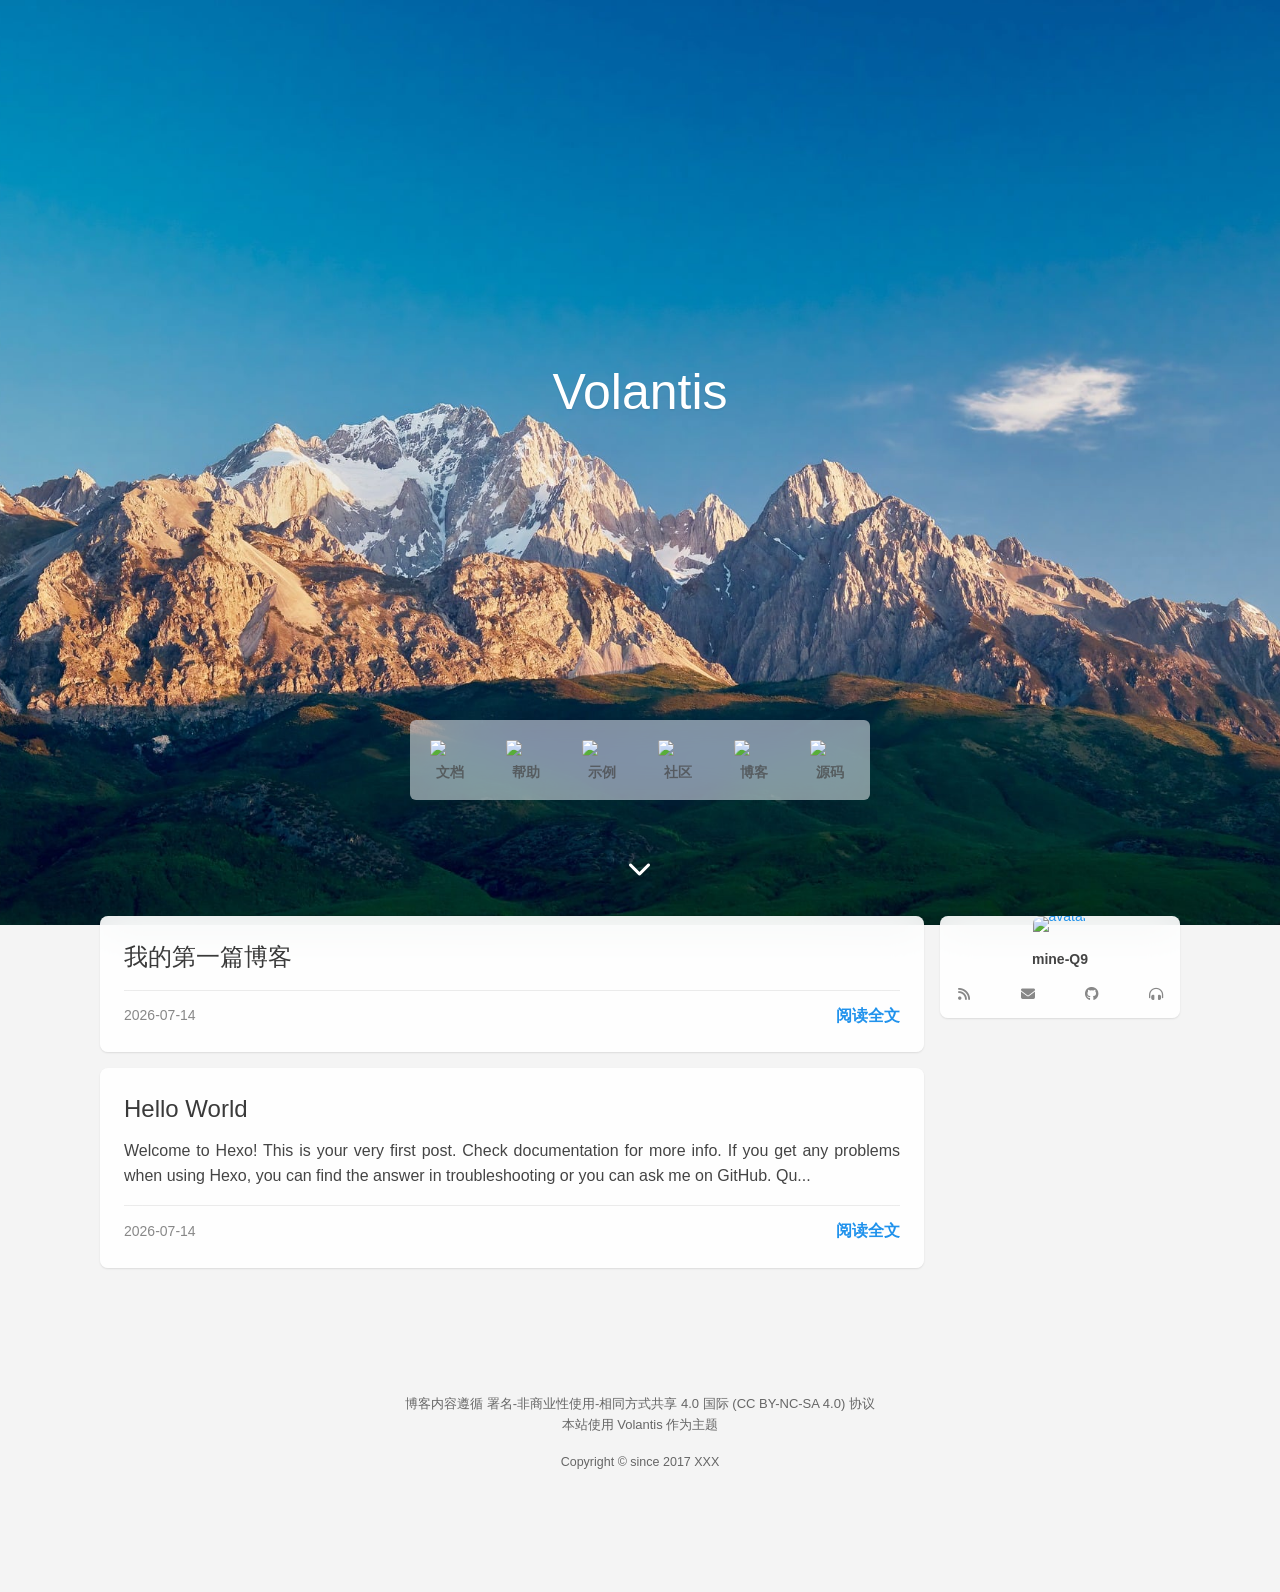
==== index.html @ d56a1a0f "Site updated: 2026-07-14 16:22:20" ====
<!DOCTYPE html>
<html lang="zh-CN">
    <head hexo-theme='https://github.com/volantis-x/hexo-theme-volantis/#6.0.6'>
  <meta name="generator" content="Hexo 8.1.2">
  <meta name="Volantis" content="6.0.6">
  <meta charset="utf-8">
  <!-- SEO相关 -->
  <meta name="robots" content="index,follow, max-image-preview:large">
  <link rel="canonical" href="https://mine-Q9.github.io/"/>
  <!-- 渲染优化 -->
    <meta http-equiv='x-dns-prefetch-control' content='on' />
      <link rel='dns-prefetch' href='https://unpkg.com'>
      <link rel="preconnect" href="https://unpkg.com" crossorigin>
  <meta name="renderer" content="webkit">
  <meta name="force-rendering" content="webkit">
  <meta http-equiv="X-UA-Compatible" content="IE=Edge,chrome=1">
    <meta http-equiv="Content-Security-Policy" content=" default-src 'self' https:; block-all-mixed-content; base-uri 'self' https:; form-action 'self' https:; worker-src 'self' https:; connect-src 'self' https: *; img-src 'self' data: https: *; media-src 'self' https: *; font-src 'self' data: https: *; frame-src 'self' https: *; manifest-src 'self' https: *; child-src https:; script-src 'self' https: 'unsafe-inline' *; style-src 'self' https: 'unsafe-inline' *; ">
  <meta name="HandheldFriendly" content="True" >
  <meta name="mobile-web-app-capable" content="yes">
  <meta name="viewport" content="width=device-width, initial-scale=1, maximum-scale=5">
  <meta content="black-translucent" name="apple-mobile-web-app-status-bar-style">
  <meta content="telephone=no" name="format-detection">
  <!-- import head_begin begin -->
  <!-- import head_begin end -->
  <!-- Custom Files headBegin begin-->
  
  <!-- Custom Files headBegin end-->
  <link rel="preload" href="/css/style.css" as="style">
  <link rel="preload" href="https://unpkg.com/volantis-static@0.0.1761982841160/media/fonts/VarelaRound/VarelaRound-Regular.ttf" as="font" type="font/ttf" crossorigin="anonymous">
<link rel="preload" href="https://unpkg.com/volantis-static@0.0.1761982841160/media/fonts/UbuntuMono/UbuntuMono-Regular.ttf" as="font" type="font/ttf" crossorigin="anonymous">

  <!-- feed -->
  <!-- 页面元数据 -->
  <title>mine-Q9 - mine-Q9</title>
  <meta name="keywords" content="">
  <meta desc name="description" content="记录小样本图像处理学习路径 - Qiu - mine-Q9">
  
<meta property="og:type" content="website">
<meta property="og:title" content="mine-Q9">
<meta property="og:url" content="https://mine-q9.github.io/index.html">
<meta property="og:site_name" content="mine-Q9">
<meta property="og:description" content="记录小样本图像处理学习路径">
<meta property="og:locale" content="zh_CN">
<meta property="og:image" content="https://unpkg.com/volantis-static@0.0.1761982841160/media/org.volantis/blog/favicon/android-chrome-192x192.png">
<meta property="article:author" content="Qiu">
<meta name="twitter:card" content="summary">
<meta name="twitter:image" content="https://unpkg.com/volantis-static@0.0.1761982841160/media/org.volantis/blog/favicon/android-chrome-192x192.png">
  <style>
    /* 首屏样式 */
    #safearea {
  display: none;
}
:root {
  --color-site-body: #f4f4f4;
  --color-site-bg: #f4f4f4;
  --color-site-inner: #fff;
  --color-site-footer: #666;
  --color-card: #fff;
  --color-text: #444;
  --color-block: #f6f6f6;
  --color-inlinecode: #c74f00;
  --color-codeblock: #fff7ea;
  --color-h1: #3a3a3a;
  --color-h2: #3a3a3a;
  --color-h3: #333;
  --color-h4: #444;
  --color-h5: #555;
  --color-h6: #666;
  --color-p: #444;
  --color-list: #666;
  --color-list-hl: #30ad91;
  --color-meta: #888;
  --color-read-bkg: #e0d8c8;
  --color-read-post: #f8f1e2;
  --color-copyright-bkg: #f5f5f5;
}
* {
  box-sizing: border-box;
  -webkit-box-sizing: border-box;
  -moz-box-sizing: border-box;
  outline: none;
  margin: 0;
  padding: 0;
}
*::-webkit-scrollbar {
  height: 4px;
  width: 4px;
}
*::-webkit-scrollbar-track-piece {
  background: transparent;
}
*::-webkit-scrollbar-thumb {
  background: #3dd9b6;
  cursor: pointer;
  border-radius: 2px;
  -webkit-border-radius: 2px;
}
*::-webkit-scrollbar-thumb:hover {
  background: #ff5722;
}
html {
  color: var(--color-text);
  width: 100%;
  height: 100%;
  font-family: UbuntuMono, "Varela Round", "PingFang SC", "Microsoft YaHei", Helvetica, Arial, Menlo, Monaco, monospace, sans-serif;
  font-size: 16px;
}
html >::-webkit-scrollbar {
  height: 4px;
  width: 4px;
}
html >::-webkit-scrollbar-track-piece {
  background: transparent;
}
html >::-webkit-scrollbar-thumb {
  background: #3dd9b6;
  cursor: pointer;
  border-radius: 2px;
  -webkit-border-radius: 2px;
}
html >::-webkit-scrollbar-thumb:hover {
  background: #ff5722;
}
body {
  background-color: var(--color-site-body);
  text-rendering: optimizelegibility;
  -webkit-tap-highlight-color: rgba(0,0,0,0);
  line-height: 1.6;
  -webkit-text-size-adjust: 100%;
  -ms-text-size-adjust: 100%;
}
body.modal-active {
  overflow: hidden;
}
@media screen and (max-width: 680px) {
  body.modal-active {
    position: fixed;
    top: 0;
    right: 0;
    bottom: 0;
    left: 0;
  }
}
a {
  color: #2092ec;
  cursor: pointer;
  text-decoration: none;
  transition: all 0.28s ease;
  -webkit-transition: all 0.28s ease;
  -khtml-transition: all 0.28s ease;
  -moz-transition: all 0.28s ease;
  -o-transition: all 0.28s ease;
  -ms-transition: all 0.28s ease;
}
a:hover {
  color: #ff5722;
}
a:active,
a:hover {
  outline: 0;
}
ul,
ol {
  padding-left: 0;
}
ul li,
ol li {
  list-style: none;
}
header {
  display: -webkit-box /* OLD - iOS 6-, Safari 3.1-6 */;
  display: -moz-box /* OLD - Firefox 19- (buggy but mostly works) */;
  display: block;
}
img {
  border: 0;
  background: none;
  max-width: 100%;
}
svg:not(:root) {
  overflow: hidden;
}
hr {
  -moz-box-sizing: content-box;
  box-sizing: content-box;
  -webkit-box-sizing: content-box;
  -moz-box-sizing: content-box;
  height: 0;
  border: 0;
  border-radius: 1px;
  -webkit-border-radius: 1px;
  border-bottom: 1px solid rgba(68,68,68,0.1);
}
button,
input {
  color: inherit;
  font: inherit;
  margin: 0;
}
button {
  overflow: visible;
  text-transform: none;
  -webkit-appearance: button;
  cursor: pointer;
}
@supports (backdrop-filter: blur(20px)) {
  .blur {
    background: rgba(255,255,255,0.9) !important;
    backdrop-filter: saturate(200%) blur(20px);
  }
}
.shadow {
  box-shadow: 0 1px 2px 0px rgba(0,0,0,0.1);
  -webkit-box-shadow: 0 1px 2px 0px rgba(0,0,0,0.1);
}
.shadow.floatable {
  transition: all 0.28s ease;
  -webkit-transition: all 0.28s ease;
  -khtml-transition: all 0.28s ease;
  -moz-transition: all 0.28s ease;
  -o-transition: all 0.28s ease;
  -ms-transition: all 0.28s ease;
}
.shadow.floatable:hover {
  box-shadow: 0 2px 4px 0px rgba(0,0,0,0.1), 0 4px 8px 0px rgba(0,0,0,0.1), 0 8px 16px 0px rgba(0,0,0,0.1);
  -webkit-box-shadow: 0 2px 4px 0px rgba(0,0,0,0.1), 0 4px 8px 0px rgba(0,0,0,0.1), 0 8px 16px 0px rgba(0,0,0,0.1);
}
#l_cover {
  min-height: 64px;
}
.cover-wrapper {
  top: 0;
  left: 0;
  max-width: 100%;
  height: 100vh;
  display: -webkit-box /* OLD - iOS 6-, Safari 3.1-6 */;
  display: -moz-box /* OLD - Firefox 19- (buggy but mostly works) */;
  display: -ms-flexbox /* TWEENER - IE 10 */;
  display: -webkit-flex /* NEW - Chrome */;
  display: flex /* NEW, Spec - Opera 12.1, Firefox 20+ */;
  display: flex;
  flex-wrap: nowrap;
  -webkit-flex-wrap: nowrap;
  -khtml-flex-wrap: nowrap;
  -moz-flex-wrap: nowrap;
  -o-flex-wrap: nowrap;
  -ms-flex-wrap: nowrap;
  -webkit-box-direction: normal;
  -moz-box-direction: normal;
  -webkit-box-orient: vertical;
  -moz-box-orient: vertical;
  -webkit-flex-direction: column;
  -ms-flex-direction: column;
  flex-direction: column;
  align-items: center;
  align-self: center;
  align-content: center;
  color: var(--color-site-inner);
  padding: 0 16px;
  user-select: none;
  -webkit-user-select: none;
  -moz-user-select: none;
  -ms-user-select: none;
  position: relative;
  overflow: hidden;
  margin-bottom: -100px;
}
.cover-wrapper .cover-body {
  z-index: 1;
  position: relative;
  width: 100%;
  height: 100%;
}
.cover-wrapper#full {
  height: calc(100vh + 100px);
  padding-bottom: 100px;
}
.cover-wrapper#half {
  max-height: 640px;
  min-height: 400px;
  height: calc(36vh - 64px + 200px);
}
.cover-wrapper #scroll-down {
  width: 100%;
  height: 64px;
  position: absolute;
  bottom: 100px;
  text-align: center;
  cursor: pointer;
}
.cover-wrapper #scroll-down .scroll-down-effects {
  color: #fff;
  font-size: 24px;
  line-height: 64px;
  position: absolute;
  width: 24px;
  left: calc(50% - 12px);
  text-shadow: 0 1px 2px rgba(0,0,0,0.1);
  animation: scroll-down-effect 1.5s infinite;
  -webkit-animation: scroll-down-effect 1.5s infinite;
  -khtml-animation: scroll-down-effect 1.5s infinite;
  -moz-animation: scroll-down-effect 1.5s infinite;
  -o-animation: scroll-down-effect 1.5s infinite;
  -ms-animation: scroll-down-effect 1.5s infinite;
}
@-moz-keyframes scroll-down-effect {
  0% {
    top: 0;
    opacity: 1;
    -webkit-opacity: 1;
    -moz-opacity: 1;
  }
  50% {
    top: -16px;
    opacity: 0.4;
    -webkit-opacity: 0.4;
    -moz-opacity: 0.4;
  }
  100% {
    top: 0;
    opacity: 1;
    -webkit-opacity: 1;
    -moz-opacity: 1;
  }
}
@-webkit-keyframes scroll-down-effect {
  0% {
    top: 0;
    opacity: 1;
    -webkit-opacity: 1;
    -moz-opacity: 1;
  }
  50% {
    top: -16px;
    opacity: 0.4;
    -webkit-opacity: 0.4;
    -moz-opacity: 0.4;
  }
  100% {
    top: 0;
    opacity: 1;
    -webkit-opacity: 1;
    -moz-opacity: 1;
  }
}
@-o-keyframes scroll-down-effect {
  0% {
    top: 0;
    opacity: 1;
    -webkit-opacity: 1;
    -moz-opacity: 1;
  }
  50% {
    top: -16px;
    opacity: 0.4;
    -webkit-opacity: 0.4;
    -moz-opacity: 0.4;
  }
  100% {
    top: 0;
    opacity: 1;
    -webkit-opacity: 1;
    -moz-opacity: 1;
  }
}
@keyframes scroll-down-effect {
  0% {
    top: 0;
    opacity: 1;
    -webkit-opacity: 1;
    -moz-opacity: 1;
  }
  50% {
    top: -16px;
    opacity: 0.4;
    -webkit-opacity: 0.4;
    -moz-opacity: 0.4;
  }
  100% {
    top: 0;
    opacity: 1;
    -webkit-opacity: 1;
    -moz-opacity: 1;
  }
}
.cover-wrapper .cover-body {
  margin-top: 64px;
  margin-bottom: 100px;
}
.cover-wrapper .cover-body,
.cover-wrapper .cover-body .top,
.cover-wrapper .cover-body .bottom {
  display: -webkit-box /* OLD - iOS 6-, Safari 3.1-6 */;
  display: -moz-box /* OLD - Firefox 19- (buggy but mostly works) */;
  display: -ms-flexbox /* TWEENER - IE 10 */;
  display: -webkit-flex /* NEW - Chrome */;
  display: flex /* NEW, Spec - Opera 12.1, Firefox 20+ */;
  display: flex;
  -webkit-box-direction: normal;
  -moz-box-direction: normal;
  -webkit-box-orient: vertical;
  -moz-box-orient: vertical;
  -webkit-flex-direction: column;
  -ms-flex-direction: column;
  flex-direction: column;
  align-items: center;
  justify-content: center;
  -webkit-justify-content: center;
  -khtml-justify-content: center;
  -moz-justify-content: center;
  -o-justify-content: center;
  -ms-justify-content: center;
  max-width: 100%;
}
.cover-wrapper .cover-body .bottom {
  margin-top: 32px;
}
.cover-wrapper .cover-body .title {
  font-family: "Varela Round", "PingFang SC", "Microsoft YaHei", Helvetica, Arial, Helvetica, monospace;
  font-size: 3.125rem;
  line-height: 1.2;
  text-shadow: 0 1px 2px rgba(0,0,0,0.1);
}
.cover-wrapper .cover-body .subtitle {
  font-size: 20px;
}
.cover-wrapper .cover-body .logo {
  max-height: 120px;
  max-width: calc(100% - 4 * 16px);
}
@media screen and (min-height: 1024px) {
  .cover-wrapper .cover-body .title {
    font-size: 3rem;
  }
  .cover-wrapper .cover-body .subtitle {
    font-size: 1.05rem;
  }
  .cover-wrapper .cover-body .logo {
    max-height: 150px;
  }
}
.cover-wrapper .cover-body .m_search {
  position: relative;
  max-width: calc(100% - 16px);
  width: 320px;
  vertical-align: middle;
}
.cover-wrapper .cover-body .m_search .form {
  position: relative;
  display: -webkit-box /* OLD - iOS 6-, Safari 3.1-6 */;
  display: -moz-box /* OLD - Firefox 19- (buggy but mostly works) */;
  display: block;
  width: 100%;
}
.cover-wrapper .cover-body .m_search .icon,
.cover-wrapper .cover-body .m_search .input {
  transition: all 0.28s ease;
  -webkit-transition: all 0.28s ease;
  -khtml-transition: all 0.28s ease;
  -moz-transition: all 0.28s ease;
  -o-transition: all 0.28s ease;
  -ms-transition: all 0.28s ease;
}
.cover-wrapper .cover-body .m_search .icon {
  position: absolute;
  display: -webkit-box /* OLD - iOS 6-, Safari 3.1-6 */;
  display: -moz-box /* OLD - Firefox 19- (buggy but mostly works) */;
  display: block;
  line-height: 2.5rem;
  width: 32px;
  top: 0;
  left: 5px;
  color: rgba(68,68,68,0.75);
}
.cover-wrapper .cover-body .m_search .input {
  display: -webkit-box /* OLD - iOS 6-, Safari 3.1-6 */;
  display: -moz-box /* OLD - Firefox 19- (buggy but mostly works) */;
  display: block;
  height: 2.5rem;
  width: 100%;
  box-shadow: none;
  -webkit-box-shadow: none;
  box-sizing: border-box;
  -webkit-box-sizing: border-box;
  -moz-box-sizing: border-box;
  font-size: 0.875rem;
  -webkit-appearance: none;
  padding-left: 36px;
  border-radius: 1.4rem;
  -webkit-border-radius: 1.4rem;
  background: rgba(255,255,255,0.6);
  backdrop-filter: blur(10px);
  border: none;
  color: var(--color-text);
}
@media screen and (max-width: 500px) {
  .cover-wrapper .cover-body .m_search .input {
    padding-left: 36px;
  }
}
.cover-wrapper .cover-body .m_search .input:hover {
  background: rgba(255,255,255,0.8);
}
.cover-wrapper .cover-body .m_search .input:focus {
  background: #fff;
}
.cover-wrapper .list-h {
  display: -webkit-box /* OLD - iOS 6-, Safari 3.1-6 */;
  display: -moz-box /* OLD - Firefox 19- (buggy but mostly works) */;
  display: -ms-flexbox /* TWEENER - IE 10 */;
  display: -webkit-flex /* NEW - Chrome */;
  display: flex /* NEW, Spec - Opera 12.1, Firefox 20+ */;
  display: flex;
  -webkit-box-direction: normal;
  -moz-box-direction: normal;
  -webkit-box-orient: horizontal;
  -moz-box-orient: horizontal;
  -webkit-flex-direction: row;
  -ms-flex-direction: row;
  flex-direction: row;
  flex-wrap: wrap;
  -webkit-flex-wrap: wrap;
  -khtml-flex-wrap: wrap;
  -moz-flex-wrap: wrap;
  -o-flex-wrap: wrap;
  -ms-flex-wrap: wrap;
  align-items: stretch;
  border-radius: 4px;
  -webkit-border-radius: 4px;
  user-select: none;
  -webkit-user-select: none;
  -moz-user-select: none;
  -ms-user-select: none;
}
.cover-wrapper .list-h a {
  -webkit-box-flex: 1;
  -moz-box-flex: 1;
  -webkit-flex: 1 0;
  -ms-flex: 1 0;
  flex: 1 0;
  display: -webkit-box /* OLD - iOS 6-, Safari 3.1-6 */;
  display: -moz-box /* OLD - Firefox 19- (buggy but mostly works) */;
  display: -ms-flexbox /* TWEENER - IE 10 */;
  display: -webkit-flex /* NEW - Chrome */;
  display: flex /* NEW, Spec - Opera 12.1, Firefox 20+ */;
  display: flex;
  font-weight: 600;
}
.cover-wrapper .list-h a img {
  display: -webkit-box /* OLD - iOS 6-, Safari 3.1-6 */;
  display: -moz-box /* OLD - Firefox 19- (buggy but mostly works) */;
  display: block;
  border-radius: 2px;
  -webkit-border-radius: 2px;
  margin: 4px;
  min-width: 40px;
  max-width: 44px;
}
@media screen and (max-width: 768px) {
  .cover-wrapper .list-h a img {
    min-width: 36px;
    max-width: 40px;
  }
}
@media screen and (max-width: 500px) {
  .cover-wrapper .list-h a img {
    margin: 2px 4px;
    min-width: 32px;
    max-width: 36px;
  }
}
@media screen and (max-width: 375px) {
  .cover-wrapper .list-h a img {
    min-width: 28px;
    max-width: 32px;
  }
}
.cover-wrapper {
  max-width: 100%;
}
.cover-wrapper.search .bottom .menu {
  margin-top: 16px;
}
.cover-wrapper.search .bottom .menu .list-h a {
  white-space: nowrap;
  -webkit-box-direction: normal;
  -moz-box-direction: normal;
  -webkit-box-orient: horizontal;
  -moz-box-orient: horizontal;
  -webkit-flex-direction: row;
  -ms-flex-direction: row;
  flex-direction: row;
  align-items: baseline;
  padding: 2px;
  margin: 4px;
  color: var(--color-site-inner);
  opacity: 0.75;
  -webkit-opacity: 0.75;
  -moz-opacity: 0.75;
  text-shadow: 0 1px 2px rgba(0,0,0,0.05);
  border-bottom: 2px solid transparent;
}
.cover-wrapper.search .bottom .menu .list-h a i {
  margin-right: 4px;
}
.cover-wrapper.search .bottom .menu .list-h a p {
  font-size: 0.9375rem;
}
.cover-wrapper.search .bottom .menu .list-h a:hover,
.cover-wrapper.search .bottom .menu .list-h a.active,
.cover-wrapper.search .bottom .menu .list-h a:active {
  opacity: 1;
  -webkit-opacity: 1;
  -moz-opacity: 1;
  border-bottom: 2px solid var(--color-site-inner);
}
.cover-wrapper.dock .menu,
.cover-wrapper.featured .menu,
.cover-wrapper.focus .menu {
  border-radius: 6px;
  -webkit-border-radius: 6px;
}
.cover-wrapper.dock .menu .list-h a,
.cover-wrapper.featured .menu .list-h a,
.cover-wrapper.focus .menu .list-h a {
  -webkit-box-direction: normal;
  -moz-box-direction: normal;
  -webkit-box-orient: vertical;
  -moz-box-orient: vertical;
  -webkit-flex-direction: column;
  -ms-flex-direction: column;
  flex-direction: column;
  align-items: center;
  padding: 12px;
  line-height: 24px;
  border-radius: 4px;
  -webkit-border-radius: 4px;
  border-bottom: none;
  text-align: center;
  align-content: flex-end;
  color: rgba(68,68,68,0.7);
  font-size: 1.5rem;
}
@media screen and (max-width: 500px) {
  .cover-wrapper.dock .menu .list-h a,
  .cover-wrapper.featured .menu .list-h a,
  .cover-wrapper.focus .menu .list-h a {
    padding: 12px 8px;
  }
}
.cover-wrapper.dock .menu .list-h a i,
.cover-wrapper.featured .menu .list-h a i,
.cover-wrapper.focus .menu .list-h a i {
  margin: 8px;
}
.cover-wrapper.dock .menu .list-h a p,
.cover-wrapper.featured .menu .list-h a p,
.cover-wrapper.focus .menu .list-h a p {
  font-size: 0.875rem;
}
.cover-wrapper.dock .menu .list-h a.active,
.cover-wrapper.featured .menu .list-h a.active,
.cover-wrapper.focus .menu .list-h a.active {
  background: var(--color-card);
  backdrop-filter: none;
}
.cover-wrapper.dock .menu .list-h a.active i,
.cover-wrapper.featured .menu .list-h a.active i,
.cover-wrapper.focus .menu .list-h a.active i,
.cover-wrapper.dock .menu .list-h a.active i+p,
.cover-wrapper.featured .menu .list-h a.active i+p,
.cover-wrapper.focus .menu .list-h a.active i+p {
  color: #3dd9b6;
}
.cover-wrapper.dock .menu .list-h a.active img+p,
.cover-wrapper.featured .menu .list-h a.active img+p,
.cover-wrapper.focus .menu .list-h a.active img+p {
  color: var(--color-text);
}
.cover-wrapper.dock .menu .list-h a:hover,
.cover-wrapper.featured .menu .list-h a:hover,
.cover-wrapper.focus .menu .list-h a:hover {
  background: var(--color-card);
}
.cover-wrapper.dock .top {
  margin-bottom: 48px;
}
.cover-wrapper.dock .menu {
  background: rgba(255,255,255,0.5);
  position: absolute;
  bottom: 0;
  max-width: 100%;
}
.cover-wrapper.dock .menu .list-h {
  flex-wrap: nowrap;
  -webkit-flex-wrap: nowrap;
  -khtml-flex-wrap: nowrap;
  -moz-flex-wrap: nowrap;
  -o-flex-wrap: nowrap;
  -ms-flex-wrap: nowrap;
  margin: 4px;
}
.cover-wrapper.dock .menu .list-h a+a {
  margin-left: 4px;
}
@media screen and (max-width: 500px) {
  .cover-wrapper.dock .menu .list-h {
    overflow-x: scroll;
  }
  .cover-wrapper.dock .menu .list-h::-webkit-scrollbar {
    height: 0;
    width: 0;
  }
  .cover-wrapper.dock .menu .list-h::-webkit-scrollbar-track-piece {
    background: transparent;
  }
  .cover-wrapper.dock .menu .list-h::-webkit-scrollbar-thumb {
    background: #3dd9b6;
    cursor: pointer;
    border-radius: 0;
    -webkit-border-radius: 0;
  }
  .cover-wrapper.dock .menu .list-h::-webkit-scrollbar-thumb:hover {
    background: #ff5722;
  }
}
@supports (backdrop-filter: blur(20px)) {
  .cover-wrapper.dock .menu {
    background: rgba(255,255,255,0.5);
    backdrop-filter: saturate(200%) blur(20px);
  }
}
.cover-wrapper #parallax-window {
  position: absolute;
  width: 100%;
  height: 100%;
  background: transparent;
}
.parallax-mirror {
  animation-delay: 0s;
  animation-duration: 0.5s;
  animation-fill-mode: forwards;
  animation-timing-function: ease-out;
  animation-name: fadeIn;
}
@-moz-keyframes fadeIn {
  0% {
    opacity: 0;
    -webkit-opacity: 0;
    -moz-opacity: 0;
    filter: blur(12px);
  }
  100% {
    opacity: 1;
    -webkit-opacity: 1;
    -moz-opacity: 1;
  }
}
@-webkit-keyframes fadeIn {
  0% {
    opacity: 0;
    -webkit-opacity: 0;
    -moz-opacity: 0;
    filter: blur(12px);
  }
  100% {
    opacity: 1;
    -webkit-opacity: 1;
    -moz-opacity: 1;
  }
}
@-o-keyframes fadeIn {
  0% {
    opacity: 0;
    -webkit-opacity: 0;
    -moz-opacity: 0;
    filter: blur(12px);
  }
  100% {
    opacity: 1;
    -webkit-opacity: 1;
    -moz-opacity: 1;
  }
}
@keyframes fadeIn {
  0% {
    opacity: 0;
    -webkit-opacity: 0;
    -moz-opacity: 0;
    filter: blur(12px);
  }
  100% {
    opacity: 1;
    -webkit-opacity: 1;
    -moz-opacity: 1;
  }
}
@font-face {
  font-family: 'UbuntuMono';
  src: url("https://unpkg.com/volantis-static@0.0.1761982841160/media/fonts/UbuntuMono/UbuntuMono-Regular.ttf");
  font-weight: 'normal';
  font-style: 'normal';
  font-display: swap;
}
@font-face {
  font-family: 'Varela Round';
  src: url("https://unpkg.com/volantis-static@0.0.1761982841160/media/fonts/VarelaRound/VarelaRound-Regular.ttf");
  font-weight: 'normal';
  font-style: 'normal';
  font-display: swap;
}
.l_header {
  position: fixed;
  z-index: 1000;
  top: 0;
  width: 100%;
  height: 64px;
  background: var(--color-card);
  box-shadow: 0 1px 2px 0px rgba(0,0,0,0.1);
  -webkit-box-shadow: 0 1px 2px 0px rgba(0,0,0,0.1);
}
.l_header.auto {
  transition: opacity 0.4s ease;
  -webkit-transition: opacity 0.4s ease;
  -khtml-transition: opacity 0.4s ease;
  -moz-transition: opacity 0.4s ease;
  -o-transition: opacity 0.4s ease;
  -ms-transition: opacity 0.4s ease;
  visibility: hidden;
}
.l_header.auto.show {
  opacity: 1 !important;
  -webkit-opacity: 1 !important;
  -moz-opacity: 1 !important;
  visibility: visible;
}
.l_header .container {
  margin-left: 16px;
  margin-right: 16px;
}
.l_header #wrapper {
  height: 100%;
  user-select: none;
  -webkit-user-select: none;
  -moz-user-select: none;
  -ms-user-select: none;
}
.l_header #wrapper .nav-main,
.l_header #wrapper .nav-sub {
  display: -webkit-box /* OLD - iOS 6-, Safari 3.1-6 */;
  display: -moz-box /* OLD - Firefox 19- (buggy but mostly works) */;
  display: -ms-flexbox /* TWEENER - IE 10 */;
  display: -webkit-flex /* NEW - Chrome */;
  display: flex /* NEW, Spec - Opera 12.1, Firefox 20+ */;
  display: flex;
  flex-wrap: nowrap;
  -webkit-flex-wrap: nowrap;
  -khtml-flex-wrap: nowrap;
  -moz-flex-wrap: nowrap;
  -o-flex-wrap: nowrap;
  -ms-flex-wrap: nowrap;
  justify-content: space-between;
  -webkit-justify-content: space-between;
  -khtml-justify-content: space-between;
  -moz-justify-content: space-between;
  -o-justify-content: space-between;
  -ms-justify-content: space-between;
  align-items: center;
}
.l_header #wrapper .nav-main {
  transition: all 0.28s ease;
  -webkit-transition: all 0.28s ease;
  -khtml-transition: all 0.28s ease;
  -moz-transition: all 0.28s ease;
  -o-transition: all 0.28s ease;
  -ms-transition: all 0.28s ease;
}
.l_header #wrapper.sub .nav-main {
  transform: translateY(-64px);
  -webkit-transform: translateY(-64px);
  -khtml-transform: translateY(-64px);
  -moz-transform: translateY(-64px);
  -o-transform: translateY(-64px);
  -ms-transform: translateY(-64px);
}
.l_header #wrapper .nav-sub {
  transition: all 0.28s ease;
  -webkit-transition: all 0.28s ease;
  -khtml-transition: all 0.28s ease;
  -moz-transition: all 0.28s ease;
  -o-transition: all 0.28s ease;
  -ms-transition: all 0.28s ease;
  opacity: 0;
  -webkit-opacity: 0;
  -moz-opacity: 0;
  height: 64px;
  width: calc(100% - 2 * 16px);
  position: absolute;
}
.l_header #wrapper .nav-sub ::-webkit-scrollbar {
  display: -webkit-box /* OLD - iOS 6-, Safari 3.1-6 */;
  display: -moz-box /* OLD - Firefox 19- (buggy but mostly works) */;
  display: none;
}
@media screen and (min-width: 2048px) {
  .l_header #wrapper .nav-sub {
    max-width: 55vw;
    margin: auto;
  }
}
.l_header #wrapper.sub .nav-sub {
  opacity: 1;
  -webkit-opacity: 1;
  -moz-opacity: 1;
}
.l_header #wrapper .title {
  position: relative;
  color: var(--color-text);
  padding-left: 24px;
  max-height: 64px;
}
.l_header #wrapper .nav-main .title {
  white-space: nowrap;
  overflow: hidden;
  text-overflow: ellipsis;
  flex-shrink: 0;
  line-height: 64px;
  padding: 0 24px;
  font-size: 1.25rem;
  font-family: "Varela Round", "PingFang SC", "Microsoft YaHei", Helvetica, Arial, Helvetica, monospace;
}
.l_header #wrapper .nav-main .title img {
  height: 64px;
}
.l_header .nav-sub {
  max-width: 1080px;
  margin: auto;
}
.l_header .nav-sub .title {
  font-weight: bold;
  font-family: UbuntuMono, "Varela Round", "PingFang SC", "Microsoft YaHei", Helvetica, Arial, Menlo, Monaco, monospace, sans-serif;
  line-height: 1.2;
  max-height: 64px;
  white-space: normal;
  flex-shrink: 1;
}
.l_header .switcher {
  display: -webkit-box /* OLD - iOS 6-, Safari 3.1-6 */;
  display: -moz-box /* OLD - Firefox 19- (buggy but mostly works) */;
  display: none;
  line-height: 64px;
  align-items: center;
}
.l_header .switcher .s-toc {
  display: -webkit-box /* OLD - iOS 6-, Safari 3.1-6 */;
  display: -moz-box /* OLD - Firefox 19- (buggy but mostly works) */;
  display: none;
}
@media screen and (max-width: 768px) {
  .l_header .switcher .s-toc {
    display: -webkit-box /* OLD - iOS 6-, Safari 3.1-6 */;
    display: -moz-box /* OLD - Firefox 19- (buggy but mostly works) */;
    display: -ms-flexbox /* TWEENER - IE 10 */;
    display: -webkit-flex /* NEW - Chrome */;
    display: flex /* NEW, Spec - Opera 12.1, Firefox 20+ */;
    display: flex;
  }
}
.l_header .switcher >li {
  height: 48px;
  transition: all 0.28s ease;
  -webkit-transition: all 0.28s ease;
  -khtml-transition: all 0.28s ease;
  -moz-transition: all 0.28s ease;
  -o-transition: all 0.28s ease;
  -ms-transition: all 0.28s ease;
  margin: 2px;
}
@media screen and (max-width: 500px) {
  .l_header .switcher >li {
    margin: 0 1px;
    height: 48px;
  }
}
.l_header .switcher >li >a {
  display: -webkit-box /* OLD - iOS 6-, Safari 3.1-6 */;
  display: -moz-box /* OLD - Firefox 19- (buggy but mostly works) */;
  display: -ms-flexbox /* TWEENER - IE 10 */;
  display: -webkit-flex /* NEW - Chrome */;
  display: flex /* NEW, Spec - Opera 12.1, Firefox 20+ */;
  display: flex;
  justify-content: center;
  -webkit-justify-content: center;
  -khtml-justify-content: center;
  -moz-justify-content: center;
  -o-justify-content: center;
  -ms-justify-content: center;
  align-items: center;
  width: 48px;
  height: 48px;
  padding: 0.85em 1.1em;
  border-radius: 100px;
  -webkit-border-radius: 100px;
  border: none;
  transition: all 0.28s ease;
  -webkit-transition: all 0.28s ease;
  -khtml-transition: all 0.28s ease;
  -moz-transition: all 0.28s ease;
  -o-transition: all 0.28s ease;
  -ms-transition: all 0.28s ease;
  color: #3dd9b6;
}
.l_header .switcher >li >a:hover {
  border: none;
}
.l_header .switcher >li >a.active,
.l_header .switcher >li >a:active {
  border: none;
  background: var(--color-site-bg);
}
@media screen and (max-width: 500px) {
  .l_header .switcher >li >a {
    width: 36px;
    height: 48px;
  }
}
.l_header .nav-sub .switcher {
  display: -webkit-box /* OLD - iOS 6-, Safari 3.1-6 */;
  display: -moz-box /* OLD - Firefox 19- (buggy but mostly works) */;
  display: -ms-flexbox /* TWEENER - IE 10 */;
  display: -webkit-flex /* NEW - Chrome */;
  display: flex /* NEW, Spec - Opera 12.1, Firefox 20+ */;
  display: flex;
}
.l_header .m_search {
  display: -webkit-box /* OLD - iOS 6-, Safari 3.1-6 */;
  display: -moz-box /* OLD - Firefox 19- (buggy but mostly works) */;
  display: -ms-flexbox /* TWEENER - IE 10 */;
  display: -webkit-flex /* NEW - Chrome */;
  display: flex /* NEW, Spec - Opera 12.1, Firefox 20+ */;
  display: flex;
  height: 64px;
  width: 240px;
  transition: all 0.28s ease;
  -webkit-transition: all 0.28s ease;
  -khtml-transition: all 0.28s ease;
  -moz-transition: all 0.28s ease;
  -o-transition: all 0.28s ease;
  -ms-transition: all 0.28s ease;
}
@media screen and (max-width: 1024px) {
  .l_header .m_search {
    width: 44px;
    min-width: 44px;
  }
  .l_header .m_search input::placeholder {
    opacity: 0;
    -webkit-opacity: 0;
    -moz-opacity: 0;
  }
  .l_header .m_search:hover {
    width: 240px;
  }
  .l_header .m_search:hover input::placeholder {
    opacity: 1;
    -webkit-opacity: 1;
    -moz-opacity: 1;
  }
}
@media screen and (min-width: 500px) {
  .l_header .m_search:hover .input {
    width: 100%;
  }
  .l_header .m_search:hover .input::placeholder {
    opacity: 1;
    -webkit-opacity: 1;
    -moz-opacity: 1;
  }
}
@media screen and (max-width: 500px) {
  .l_header .m_search {
    min-width: 0;
  }
  .l_header .m_search input::placeholder {
    opacity: 1;
    -webkit-opacity: 1;
    -moz-opacity: 1;
  }
}
.l_header .m_search .form {
  position: relative;
  display: -webkit-box /* OLD - iOS 6-, Safari 3.1-6 */;
  display: -moz-box /* OLD - Firefox 19- (buggy but mostly works) */;
  display: -ms-flexbox /* TWEENER - IE 10 */;
  display: -webkit-flex /* NEW - Chrome */;
  display: flex /* NEW, Spec - Opera 12.1, Firefox 20+ */;
  display: flex;
  width: 100%;
  align-items: center;
}
.l_header .m_search .icon {
  position: absolute;
  width: 36px;
  left: 5px;
  color: var(--color-meta);
}
@media screen and (max-width: 500px) {
  .l_header .m_search .icon {
    display: -webkit-box /* OLD - iOS 6-, Safari 3.1-6 */;
    display: -moz-box /* OLD - Firefox 19- (buggy but mostly works) */;
    display: none;
  }
}
.l_header .m_search .input {
  display: -webkit-box /* OLD - iOS 6-, Safari 3.1-6 */;
  display: -moz-box /* OLD - Firefox 19- (buggy but mostly works) */;
  display: block;
  padding-top: 8px;
  padding-bottom: 8px;
  line-height: 1.3;
  width: 100%;
  color: var(--color-text);
  background: #fafafa;
  box-shadow: none;
  -webkit-box-shadow: none;
  box-sizing: border-box;
  -webkit-box-sizing: border-box;
  -moz-box-sizing: border-box;
  padding-left: 40px;
  font-size: 0.875rem;
  border-radius: 8px;
  -webkit-border-radius: 8px;
  border: none;
  transition: all 0.28s ease;
  -webkit-transition: all 0.28s ease;
  -khtml-transition: all 0.28s ease;
  -moz-transition: all 0.28s ease;
  -o-transition: all 0.28s ease;
  -ms-transition: all 0.28s ease;
}
@media screen and (min-width: 500px) {
  .l_header .m_search .input:focus {
    box-shadow: 0 4px 8px 0px rgba(0,0,0,0.1);
    -webkit-box-shadow: 0 4px 8px 0px rgba(0,0,0,0.1);
  }
}
@media screen and (max-width: 500px) {
  .l_header .m_search .input {
    background: var(--color-block);
    padding-left: 8px;
    border: none;
  }
  .l_header .m_search .input:hover,
  .l_header .m_search .input:focus {
    border: none;
  }
}
@media (max-width: 500px) {
  .l_header .m_search {
    left: 0;
    width: 0;
    overflow: hidden;
    position: absolute;
    background: #fff;
    transition: all 0.28s ease;
    -webkit-transition: all 0.28s ease;
    -khtml-transition: all 0.28s ease;
    -moz-transition: all 0.28s ease;
    -o-transition: all 0.28s ease;
    -ms-transition: all 0.28s ease;
  }
  .l_header .m_search .input {
    border-radius: 32px;
    -webkit-border-radius: 32px;
    margin-left: 16px;
    padding-left: 16px;
  }
  .l_header.z_search-open .m_search {
    width: 100%;
  }
  .l_header.z_search-open .m_search .input {
    width: calc(100% - 120px);
  }
}
ul.m-pc >li>a {
  color: inherit;
  border-bottom: 2px solid transparent;
}
ul.m-pc >li>a:active,
ul.m-pc >li>a.active {
  border-bottom: 2px solid #3dd9b6;
}
ul.m-pc li:hover >ul.list-v,
ul.list-v li:hover >ul.list-v {
  display: -webkit-box /* OLD - iOS 6-, Safari 3.1-6 */;
  display: -moz-box /* OLD - Firefox 19- (buggy but mostly works) */;
  display: block;
}
ul.nav-list-h {
  display: -webkit-box /* OLD - iOS 6-, Safari 3.1-6 */;
  display: -moz-box /* OLD - Firefox 19- (buggy but mostly works) */;
  display: -ms-flexbox /* TWEENER - IE 10 */;
  display: -webkit-flex /* NEW - Chrome */;
  display: flex /* NEW, Spec - Opera 12.1, Firefox 20+ */;
  display: flex;
  align-items: stretch;
}
ul.nav-list-h>li {
  position: relative;
  justify-content: center;
  -webkit-justify-content: center;
  -khtml-justify-content: center;
  -moz-justify-content: center;
  -o-justify-content: center;
  -ms-justify-content: center;
  height: 100%;
  line-height: 2.4;
  border-radius: 4px;
  -webkit-border-radius: 4px;
}
ul.nav-list-h>li >a {
  -webkit-font-smoothing: antialiased;
  -moz-osx-font-smoothing: grayscale;
  font-weight: 600;
}
ul.list-v {
  z-index: 1;
  display: -webkit-box /* OLD - iOS 6-, Safari 3.1-6 */;
  display: -moz-box /* OLD - Firefox 19- (buggy but mostly works) */;
  display: none;
  position: absolute;
  background: var(--color-card);
  box-shadow: 0 2px 4px 0px rgba(0,0,0,0.08), 0 4px 8px 0px rgba(0,0,0,0.08), 0 8px 16px 0px rgba(0,0,0,0.08);
  -webkit-box-shadow: 0 2px 4px 0px rgba(0,0,0,0.08), 0 4px 8px 0px rgba(0,0,0,0.08), 0 8px 16px 0px rgba(0,0,0,0.08);
  margin-top: -6px;
  border-radius: 4px;
  -webkit-border-radius: 4px;
  padding: 8px 0;
}
ul.list-v.show {
  display: -webkit-box /* OLD - iOS 6-, Safari 3.1-6 */;
  display: -moz-box /* OLD - Firefox 19- (buggy but mostly works) */;
  display: block;
}
ul.list-v hr {
  margin-top: 8px;
  margin-bottom: 8px;
}
ul.list-v >li {
  white-space: nowrap;
  word-break: keep-all;
}
ul.list-v >li.header {
  font-size: 0.78125rem;
  font-weight: bold;
  line-height: 2em;
  color: var(--color-meta);
  margin: 8px 16px 4px;
}
ul.list-v >li.header i {
  margin-right: 8px;
}
ul.list-v >li ul {
  margin-left: 0;
  display: -webkit-box /* OLD - iOS 6-, Safari 3.1-6 */;
  display: -moz-box /* OLD - Firefox 19- (buggy but mostly works) */;
  display: none;
  margin-top: -40px;
}
ul.list-v .aplayer-container {
  min-height: 64px;
  padding: 6px 16px;
}
ul.list-v >li>a {
  transition: all 0.28s ease;
  -webkit-transition: all 0.28s ease;
  -khtml-transition: all 0.28s ease;
  -moz-transition: all 0.28s ease;
  -o-transition: all 0.28s ease;
  -ms-transition: all 0.28s ease;
  display: -webkit-box /* OLD - iOS 6-, Safari 3.1-6 */;
  display: -moz-box /* OLD - Firefox 19- (buggy but mostly works) */;
  display: block;
  color: var(--color-list);
  font-size: 0.875rem;
  font-weight: bold;
  line-height: 36px;
  padding: 0 20px 0 16px;
  text-overflow: ellipsis;
  margin: 0 4px;
  border-radius: 4px;
  -webkit-border-radius: 4px;
}
@media screen and (max-width: 1024px) {
  ul.list-v >li>a {
    line-height: 40px;
  }
}
ul.list-v >li>a >i {
  margin-right: 8px;
}
ul.list-v >li>a:active,
ul.list-v >li>a.active {
  color: var(--color-list-hl);
}
ul.list-v >li>a:hover {
  color: var(--color-list-hl);
  background: var(--color-site-bg);
}
.l_header .menu >ul>li>a {
  display: -webkit-box /* OLD - iOS 6-, Safari 3.1-6 */;
  display: -moz-box /* OLD - Firefox 19- (buggy but mostly works) */;
  display: block;
  padding: 0 8px;
}
.l_header .menu >ul>li>a >i {
  margin-right: 4px;
}
.l_header ul.nav-list-h>li {
  color: var(--color-list);
  line-height: 64px;
}
.l_header ul.nav-list-h>li >a {
  max-height: 64px;
  overflow: hidden;
  color: inherit;
}
.l_header ul.nav-list-h>li >a:active,
.l_header ul.nav-list-h>li >a.active {
  color: #3dd9b6;
}
.l_header ul.nav-list-h>li:hover>a {
  color: var(--color-list-hl);
}
.l_header ul.nav-list-h>li i.music {
  animation: rotate-effect 1.5s linear infinite;
  -webkit-animation: rotate-effect 1.5s linear infinite;
  -khtml-animation: rotate-effect 1.5s linear infinite;
  -moz-animation: rotate-effect 1.5s linear infinite;
  -o-animation: rotate-effect 1.5s linear infinite;
  -ms-animation: rotate-effect 1.5s linear infinite;
}
@-moz-keyframes rotate-effect {
  0% {
    transform: rotate(0);
    -webkit-transform: rotate(0);
    -khtml-transform: rotate(0);
    -moz-transform: rotate(0);
    -o-transform: rotate(0);
    -ms-transform: rotate(0);
  }
  25% {
    transform: rotate(90deg);
    -webkit-transform: rotate(90deg);
    -khtml-transform: rotate(90deg);
    -moz-transform: rotate(90deg);
    -o-transform: rotate(90deg);
    -ms-transform: rotate(90deg);
  }
  50% {
    transform: rotate(180deg);
    -webkit-transform: rotate(180deg);
    -khtml-transform: rotate(180deg);
    -moz-transform: rotate(180deg);
    -o-transform: rotate(180deg);
    -ms-transform: rotate(180deg);
  }
  75% {
    transform: rotate(270deg);
    -webkit-transform: rotate(270deg);
    -khtml-transform: rotate(270deg);
    -moz-transform: rotate(270deg);
    -o-transform: rotate(270deg);
    -ms-transform: rotate(270deg);
  }
  100% {
    transform: rotate(360deg);
    -webkit-transform: rotate(360deg);
    -khtml-transform: rotate(360deg);
    -moz-transform: rotate(360deg);
    -o-transform: rotate(360deg);
    -ms-transform: rotate(360deg);
  }
}
@-webkit-keyframes rotate-effect {
  0% {
    transform: rotate(0);
    -webkit-transform: rotate(0);
    -khtml-transform: rotate(0);
    -moz-transform: rotate(0);
    -o-transform: rotate(0);
    -ms-transform: rotate(0);
  }
  25% {
    transform: rotate(90deg);
    -webkit-transform: rotate(90deg);
    -khtml-transform: rotate(90deg);
    -moz-transform: rotate(90deg);
    -o-transform: rotate(90deg);
    -ms-transform: rotate(90deg);
  }
  50% {
    transform: rotate(180deg);
    -webkit-transform: rotate(180deg);
    -khtml-transform: rotate(180deg);
    -moz-transform: rotate(180deg);
    -o-transform: rotate(180deg);
    -ms-transform: rotate(180deg);
  }
  75% {
    transform: rotate(270deg);
    -webkit-transform: rotate(270deg);
    -khtml-transform: rotate(270deg);
    -moz-transform: rotate(270deg);
    -o-transform: rotate(270deg);
    -ms-transform: rotate(270deg);
  }
  100% {
    transform: rotate(360deg);
    -webkit-transform: rotate(360deg);
    -khtml-transform: rotate(360deg);
    -moz-transform: rotate(360deg);
    -o-transform: rotate(360deg);
    -ms-transform: rotate(360deg);
  }
}
@-o-keyframes rotate-effect {
  0% {
    transform: rotate(0);
    -webkit-transform: rotate(0);
    -khtml-transform: rotate(0);
    -moz-transform: rotate(0);
    -o-transform: rotate(0);
    -ms-transform: rotate(0);
  }
  25% {
    transform: rotate(90deg);
    -webkit-transform: rotate(90deg);
    -khtml-transform: rotate(90deg);
    -moz-transform: rotate(90deg);
    -o-transform: rotate(90deg);
    -ms-transform: rotate(90deg);
  }
  50% {
    transform: rotate(180deg);
    -webkit-transform: rotate(180deg);
    -khtml-transform: rotate(180deg);
    -moz-transform: rotate(180deg);
    -o-transform: rotate(180deg);
    -ms-transform: rotate(180deg);
  }
  75% {
    transform: rotate(270deg);
    -webkit-transform: rotate(270deg);
    -khtml-transform: rotate(270deg);
    -moz-transform: rotate(270deg);
    -o-transform: rotate(270deg);
    -ms-transform: rotate(270deg);
  }
  100% {
    transform: rotate(360deg);
    -webkit-transform: rotate(360deg);
    -khtml-transform: rotate(360deg);
    -moz-transform: rotate(360deg);
    -o-transform: rotate(360deg);
    -ms-transform: rotate(360deg);
  }
}
@keyframes rotate-effect {
  0% {
    transform: rotate(0);
    -webkit-transform: rotate(0);
    -khtml-transform: rotate(0);
    -moz-transform: rotate(0);
    -o-transform: rotate(0);
    -ms-transform: rotate(0);
  }
  25% {
    transform: rotate(90deg);
    -webkit-transform: rotate(90deg);
    -khtml-transform: rotate(90deg);
    -moz-transform: rotate(90deg);
    -o-transform: rotate(90deg);
    -ms-transform: rotate(90deg);
  }
  50% {
    transform: rotate(180deg);
    -webkit-transform: rotate(180deg);
    -khtml-transform: rotate(180deg);
    -moz-transform: rotate(180deg);
    -o-transform: rotate(180deg);
    -ms-transform: rotate(180deg);
  }
  75% {
    transform: rotate(270deg);
    -webkit-transform: rotate(270deg);
    -khtml-transform: rotate(270deg);
    -moz-transform: rotate(270deg);
    -o-transform: rotate(270deg);
    -ms-transform: rotate(270deg);
  }
  100% {
    transform: rotate(360deg);
    -webkit-transform: rotate(360deg);
    -khtml-transform: rotate(360deg);
    -moz-transform: rotate(360deg);
    -o-transform: rotate(360deg);
    -ms-transform: rotate(360deg);
  }
}
.menu-phone li ul.list-v {
  right: calc(100% - 0.5 * 16px);
}
.menu-phone li ul.list-v ul {
  right: calc(100% - 0.5 * 16px);
}
#wrapper {
  max-width: 1080px;
  margin: auto;
}
@media screen and (min-width: 2048px) {
  #wrapper {
    max-width: 55vw;
  }
}
#wrapper .menu {
  -webkit-box-flex: 1;
  -moz-box-flex: 1;
  -webkit-flex: 1 1;
  -ms-flex: 1 1;
  flex: 1 1;
  margin: 0 16px 0 0;
}
#wrapper .menu .list-v ul {
  left: calc(100% - 0.5 * 16px);
}
.menu-phone {
  display: -webkit-box /* OLD - iOS 6-, Safari 3.1-6 */;
  display: -moz-box /* OLD - Firefox 19- (buggy but mostly works) */;
  display: none;
  margin-top: 16px;
  right: 8px;
  transition: all 0.28s ease;
  -webkit-transition: all 0.28s ease;
  -khtml-transition: all 0.28s ease;
  -moz-transition: all 0.28s ease;
  -o-transition: all 0.28s ease;
  -ms-transition: all 0.28s ease;
}
.menu-phone ul {
  right: calc(100% - 0.5 * 16px);
}
@media screen and (max-width: 500px) {
  .menu-phone {
    display: -webkit-box /* OLD - iOS 6-, Safari 3.1-6 */;
    display: -moz-box /* OLD - Firefox 19- (buggy but mostly works) */;
    display: block;
  }
}
.l_header {
  max-width: 65vw;
  left: calc((100% - 65vw) * 0.5);
  border-bottom-left-radius: 8px;
  border-bottom-right-radius: 8px;
}
@media screen and (max-width: 2048px) {
  .l_header {
    max-width: 1112px;
    left: calc((100% - 1112px) * 0.5);
  }
}
@media screen and (max-width: 1112px) {
  .l_header {
    left: 0;
    border-radius: 0;
    -webkit-border-radius: 0;
    max-width: 100%;
  }
}
@media screen and (max-width: 500px) {
  .l_header .container {
    margin-left: 0;
    margin-right: 0;
  }
  .l_header #wrapper .nav-main .title {
    padding-left: 16px;
    padding-right: 16px;
  }
  .l_header #wrapper .nav-sub {
    width: 100%;
  }
  .l_header #wrapper .nav-sub .title {
    overflow-y: scroll;
    margin-top: 2px;
    padding: 8px 16px;
  }
  .l_header #wrapper .switcher {
    display: -webkit-box /* OLD - iOS 6-, Safari 3.1-6 */;
    display: -moz-box /* OLD - Firefox 19- (buggy but mostly works) */;
    display: -ms-flexbox /* TWEENER - IE 10 */;
    display: -webkit-flex /* NEW - Chrome */;
    display: flex /* NEW, Spec - Opera 12.1, Firefox 20+ */;
    display: flex;
    margin-right: 8px;
  }
  .l_header .menu {
    display: -webkit-box /* OLD - iOS 6-, Safari 3.1-6 */;
    display: -moz-box /* OLD - Firefox 19- (buggy but mostly works) */;
    display: none;
  }
}
@media screen and (max-width: 500px) {
  .list-v li {
    max-width: 270px;
  }
}
#u-search {
  display: -webkit-box /* OLD - iOS 6-, Safari 3.1-6 */;
  display: -moz-box /* OLD - Firefox 19- (buggy but mostly works) */;
  display: none;
  position: fixed;
  top: 0;
  left: 0;
  width: 100%;
  height: 100%;
  padding: 60px 20px;
  z-index: 1001;
}
@media screen and (max-width: 680px) {
  #u-search {
    padding: 0px;
  }
}

  </style>
  <link rel="stylesheet" href="/css/style.css" media="print" onload="this.media='all';this.onload=null">
  <noscript><link rel="stylesheet" href="/css/style.css"></noscript>
  
<script>
if (/*@cc_on!@*/false || (!!window.MSInputMethodContext && !!document.documentMode))
    document.write(
	'<style>'+
		'html{'+
			'overflow-x: hidden !important;'+
			'overflow-y: hidden !important;'+
		'}'+
		'.kill-ie{'+
			'text-align:center;'+
			'height: 100%;'+
			'margin-top: 15%;'+
			'margin-bottom: 5500%;'+
		'}'+
    '.kill-t{'+
      'font-size: 2rem;'+
    '}'+
    '.kill-c{'+
      'font-size: 1.2rem;'+
    '}'+
		'#l_header,#l_body{'+
			'display: none;'+
		'}'+
	'</style>'+
    '<div class="kill-ie">'+
        `<span class="kill-t"><b>抱歉，您的浏览器无法访问本站</b></span><br/>`+
        `<span class="kill-c">微软已经于2016年终止了对 Internet Explorer (IE) 10 及更早版本的支持，<br/>继续使用存在极大的安全隐患，请使用当代主流的浏览器进行访问。</span><br/>`+
        `<a target="_blank" rel="noopener" href="https://blogs.windows.com/windowsexperience/2021/05/19/the-future-of-internet-explorer-on-windows-10-is-in-microsoft-edge/"><strong>了解详情 ></strong></a>`+
    '</div>');
</script>


<noscript>
	<style>
		html{
			overflow-x: hidden !important;
			overflow-y: hidden !important;
		}
		.kill-noscript{
			text-align:center;
			height: 100%;
			margin-top: 15%;
			margin-bottom: 5500%;
		}
    .kill-t{
      font-size: 2rem;
    }
    .kill-c{
      font-size: 1.2rem;
    }
		#l_header,#l_body{
			display: none;
		}
	</style>
    <div class="kill-noscript">
        <span class="kill-t"><b>抱歉，您的浏览器无法访问本站</b></span><br/>
        <span class="kill-c">本页面需要浏览器支持（启用）JavaScript</span><br/>
        <a target="_blank" rel="noopener" href="https://www.baidu.com/s?wd=启用JavaScript"><strong>了解详情 ></strong></a>
    </div>
</noscript>


  <script>
  /************这个文件存放不需要重载的全局变量和全局函数*********/
  // window.volantis = {}; // volantis 全局变量
/**
 * 内存安全的全局 volantis 对象实现
 * 特性：
 * 1. 支持 window.volantis.xxx = yyy 直观赋值语法
 * 2. 基于 WeakMap 存储数据，自动回收内存
 * 3. 支持属性枚举（如 Object.keys(window.volantis)）
 * 4. 支持删除属性（delete window.volantis.xxx）
 */
(function initializeVolantis() {
  // 1. 初始化 WeakMap 存储实际数据（键：volantisProxy 实例，值：属性键值对）
  const volantisDataStore = new WeakMap();

  // 2. 创建 Proxy 代理处理属性访问
  const volantisProxy = new Proxy({}, {
    /**
     * 拦截属性读取（如 window.volantis.dom）
     * @param {Object} target - 代理目标对象（仅作为占位符，不存储数据）
     * @param {string} prop - 访问的属性名
     * @returns {any} 属性值或 undefined
     */
    get(target, prop) {
      const data = volantisDataStore.get(volantisProxy);
      return data?.[prop]; // 使用可选链避免数据未初始化时的错误
    },

    /**
     * 拦截属性赋值（如 window.volantis.dom = "a"）
     * @param {Object} target - 代理目标对象
     * @param {string} prop - 赋值的属性名
     * @param {any} value - 赋值的属性值
     * @returns {boolean} 赋值是否成功
     */
    set(target, prop, value) {
      // 初始化数据容器（若不存在）
      if (!volantisDataStore.has(volantisProxy)) {
        volantisDataStore.set(volantisProxy, Object.create(null)); // 使用无原型对象避免原型污染
      }
      // 存储属性值
      const data = volantisDataStore.get(volantisProxy);
      data[prop] = value;
      return true; // 符合 Proxy 规范，返回成功标志
    },

    /**
     * 拦截属性删除（如 delete window.volantis.dom）
     * @param {Object} target - 代理目标对象
     * @param {string} prop - 要删除的属性名
     * @returns {boolean} 删除是否成功
     */
    deleteProperty(target, prop) {
      const data = volantisDataStore.get(volantisProxy);
      if (!data || !Object.prototype.hasOwnProperty.call(data, prop)) {
        return false; // 属性不存在，删除失败
      }
      delete data[prop];
      // 若数据为空，清理 WeakMap 条目（优化内存回收）
      if (Object.keys(data).length === 0) {
        volantisDataStore.delete(volantisProxy);
      }
      return true;
    },

    /**
     * 拦截属性枚举（如 Object.keys(window.volantis)）
     * @param {Object} target - 代理目标对象
     * @returns {string[]} 可枚举的属性名数组
     */
    ownKeys(target) {
      const data = volantisDataStore.get(volantisProxy);
      return data ? Object.keys(data) : [];
    },

    /**
     * 拦截属性描述符查询（如 Object.getOwnPropertyDescriptor）
     * @param {Object} target - 代理目标对象
     * @param {string} prop - 属性名
     * @returns {PropertyDescriptor|undefined} 属性描述符
     */
    getOwnPropertyDescriptor(target, prop) {
      const data = volantisDataStore.get(volantisProxy);
      if (!data || !Object.prototype.hasOwnProperty.call(data, prop)) {
        return undefined;
      }
      return {
        value: data[prop],
        writable: true,
        enumerable: true,
        configurable: true
      };
    }
  });

  // 3. 挂载到 window 对象，暴露全局访问入口
  Object.defineProperty(window, 'volantis', {
    value: volantisProxy,
    writable: true, // 允许后续手动设置为 null 触发清理
    configurable: true,
    enumerable: true
  });

})();
  volantis.debug = "env"; // 调试模式
  volantis.dom = {}; // 页面Dom see: /source/js/app.js etc.
  /******************** volantis.getFunctionHash ********************************/
// 简易文本哈希
volantis.simpleTextHash= (str) => {
  // 初始哈希值：选择质数5381（DJB2算法推荐的起始值）
  let hash = 5381;
  // 遍历每个字符，更新哈希值
  for (let i = 0; i < str.length; i++) {
    // 等价于 hash = hash * 33 + charCode（位移运算更高效）
    hash = (hash << 5) + hash + str.charCodeAt(i);
    // 避免数值过大溢出（可选：取模2^32，模拟32位无符号整数）
    hash = hash & hash; // 或 hash >>> 0（转换为无符号）
  }
  // 转换为十六进制字符串，确保至少8位（补前导零）
  return hash.toString(16).padStart(8, '0');
}

// 获取函数内容的哈希
volantis.getFunctionHash= (func) => {
    // 提取函数源码字符串
    const funcStr = func.toString();
    // 计算哈希值
    return volantis.simpleTextHash(funcStr);
}

// 测试示例
//function sampleFunc(a, b) {
//    return a * b + 10;
//}
//console.log(volantis.getFunctionHash(sampleFunc)); // 输出函数源码的MD5哈希
  /******************** volantis.EventListener ********************************/
  // 事件监听器 see: /source/js/app.js
  volantis.EventListener = {}
  // 这里存放pjax切换页面时将被移除的事件监听器
  volantis.EventListener.list = []
  //构造方法
  function volantisEventListener(type, f, ele) {
    this.type = type
    this.f = f
    this.ele = ele
  }
  // 移除事件监听器
  volantis.EventListener.remove = () => {
    volantis.EventListener.list.forEach(function (i) {
      i.ele.removeEventListener(i.type, i.f, false)
    })
    volantis.EventListener.list = [];
  }
  /******************** volantis.dom.$ ********************************/
  // 注：这里没有选择器，也没有forEach一次只处理一个dom，这里重新封装主题常用的dom方法，返回的是dom对象，对象包含了以下方法，同时保留dom的原生API
  function volantisDom(ele) {
    if (!ele) ele = document.createElement("div")
    this.ele = ele;
    // ==============================================================
    this.ele.find = (c) => {
      let q = this.ele.querySelector(c)
      if (q)
        return new volantisDom(q)
    }
    // ==============================================================
    this.ele.hasClass = (c) => {
      return this.ele.className.match(new RegExp('(\\s|^)' + c + '(\\s|$)'));
    }
    this.ele.addClass = (c) => {
      this.ele.classList.add(c);
      return this.ele
    }
    this.ele.removeClass = (c) => {
      this.ele.classList.remove(c);
      return this.ele
    }
    this.ele.toggleClass = (c) => {
      if (this.ele.hasClass(c)) {
        this.ele.removeClass(c)
      } else {
        this.ele.addClass(c)
      }
      return this.ele
    }
    // ==============================================================
    // 参数 r 为 true 表示pjax切换页面时事件监听器将被移除，false不移除
    this.ele.on = (c, f, r = 1) => {
      this.ele.addEventListener(c, f, false)
      if (r) {
        volantis.EventListener.list.push(new volantisEventListener(c, f, this.ele))
      }
      return this.ele
    }
    this.ele.click = (f, r) => {
      this.ele.on("click", f, r)
      return this.ele
    }
    this.ele.scroll = (f, r) => {
      this.ele.on("scroll", f, r)
      return this.ele
    }
    // ==============================================================
    this.ele.html = (c) => {
      // if(c=== undefined){
      //   return this.ele.innerHTML
      // }else{
      this.ele.innerHTML = c
      return this.ele
      // }
    }
    // ==============================================================
    this.ele.hide = (c) => {
      this.ele.style.display = "none"
      return this.ele
    }
    this.ele.show = (c) => {
      this.ele.style.display = "block"
      return this.ele
    }
    // ==============================================================
    return this.ele
  }
  volantis.dom.$ = (ele) => {
    return !!ele ? new volantisDom(ele) : null;
  }
  /******************** RunItem ********************************/
  function RunItem() {
    this.list = []; // 存放回调函数
    this.start = () => {
      for (var i = 0; i < this.list.length; i++) {
        this.list[i].run();
      }
    };
    this.push = (fn, name, setRequestAnimationFrame = true) => {
      if (typeof fn !== 'function') return;
      let myfn = fn
      if (setRequestAnimationFrame) {
        myfn = () => {
          volantis.requestAnimationFrame(fn)
        }
      }
      name = name || volantis.getFunctionHash(fn)
      const idx = this.list.findIndex(item => item.name === name);
      if (idx !== -1) {
        this.list[idx] = new Item(myfn, name);
        return;
      }
      this.list.push(new Item(myfn, name));
    };
    this.remove = (name) => {
      for (let index = 0; index < this.list.length; index++) {
        const e = this.list[index];
        if (e.name == name) {
          this.list.splice(index, 1);
        }
      }
    }
    // 构造一个可以run的对象
    function Item(fn, name) {
      // 函数名称
      this.name = name || volantis.getFunctionHash(fn);
      // run方法
      this.run = () => {
        try {
          fn()
        } catch (error) {
          console.log(error);
        }
      };
    }
  }
  /******************** Pjax ********************************/
  // /layout/_plugins/pjax/index.ejs
  // volantis.pjax.send(callBack[,"callBackName"]) 传入pjax:send回调函数
  // volantis.pjax.push(callBack[,"callBackName"]) 传入pjax:complete回调函数
  // volantis.pjax.error(callBack[,"callBackName"]) 传入pjax:error回调函数
  volantis.pjax = {};
  volantis.pjax.method = {
    complete: new RunItem(),
    error: new RunItem(),
    send: new RunItem(),
  };
  volantis.pjax = Object.assign(volantis.pjax, {
    push: volantis.pjax.method.complete.push,
    error: volantis.pjax.method.error.push,
    send: volantis.pjax.method.send.push,
  });
  /******************** RightMenu ********************************/
  // volantis.rightmenu.handle(callBack[,"callBackName"]) 外部菜单项控制
  // 可在 volantis.mouseEvent 处获取右键事件
  volantis.rightmenu = {};
  volantis.rightmenu.method = {
    handle: new RunItem(),
  }
  volantis.rightmenu = Object.assign(volantis.rightmenu, {
    handle: volantis.rightmenu.method.handle.push,
  });
  /********************  Dark Mode  ********************************/
  // /layout/_partial/scripts/darkmode.ejs
  // volantis.dark.mode 当前模式 dark or light
  // volantis.dark.toggle() 暗黑模式触发器
  // volantis.dark.push(callBack[,"callBackName"]) 传入触发器回调函数
  volantis.dark = {};
  volantis.dark.method = {
    toggle: new RunItem(),
  };
  volantis.dark = Object.assign(volantis.dark, {
    push: volantis.dark.method.toggle.push,
  });
  /********************  Message  ********************************/
  // VolantisApp.message
  /********************  isMobile  ********************************/
  // /source/js/app.js
  // volantis.isMobile
  // volantis.isMobileOld
  /********************脚本动态加载函数********************************/
  // volantis.js(src, cb)  cb 可以传入onload回调函数 或者 JSON对象 例如: volantis.js("src", ()=>{}) 或 volantis.js("src", {defer:true,onload:()=>{}})
  // volantis.css(src)

  // 返回Promise对象，如下方法同步加载资源，这利于处理文件资源之间的依赖关系，例如：APlayer 需要在 MetingJS 之前加载
  // (async () => {
  //     await volantis.js("...theme.plugins.aplayer.js.aplayer...")
  //     await volantis.js("...theme.plugins.aplayer.js.meting...")
  // })();

  // 已经加入了setTimeout
  volantis.js = (src, cb) => {
    return new Promise(resolve => {
      setTimeout(function () {
        var HEAD = document.getElementsByTagName("head")[0] || document.documentElement;
        var script = document.createElement("script");
        script.setAttribute("type", "text/javascript");
        if (cb) {
          if (JSON.stringify(cb)) {
            for (let p in cb) {
              if (p == "onload") {
                script[p] = () => {
                  cb[p]()
                  resolve()
                }
              } else {
                script[p] = cb[p]
                script.onload = resolve
              }
            }
          } else {
            script.onload = () => {
              cb()
              resolve()
            };
          }
        } else {
          script.onload = resolve
        }
        script.setAttribute("src", src);
        HEAD.appendChild(script);
      });
    });
  }
  volantis.css = (src) => {
    return new Promise(resolve => {
      setTimeout(function () {
        var link = document.createElement('link');
        link.rel = "stylesheet";
        link.href = src;
        link.onload = resolve;
        document.getElementsByTagName("head")[0].appendChild(link);
      });
    });
  }
  /********************按需加载的插件********************************/
  // volantis.import.jQuery().then(()=>{})
  volantis.import = {
    jQuery: () => {
      if (typeof jQuery == "undefined") {
        return volantis.js("https://cdnjs.cloudflare.com/ajax/libs/jquery/3.6.0/jquery.min.js")
      } else {
        return new Promise(resolve => {
          resolve()
        });
      }
    }
  }
  /********************** 节流和防抖 ********************************/
  // 节流函数：确保指定时间内仅执行一次 时间戳版本的节流实现
  volantis.throttle=(func, delay = 200) => {
    let lastTime = 0;
    return function (...args) {
      const now = Date.now();
      if (now - lastTime >= delay) {
        func.apply(this, args);
        lastTime = now;
      }
    };
  };
  // 防抖函数 setTimeout实现
  volantis.debounce=(func, wait = 200) => {
    let timer = null;
    return function () {
      if (timer) {
        clearTimeout(timer)
      }
      timer = setTimeout(() => {
        func.apply(this, arguments)
        timer = null
      }, wait)
    };
  };
  /********************** requestAnimationFrame ********************************/
  // 1、requestAnimationFrame 会把每一帧中的所有 DOM 操作集中起来，在一次重绘或回流中就完成，并且重绘或回流的时间间隔紧紧跟随浏览器的刷新频率，一般来说，这个频率为每秒60帧。
  // 2、在隐藏或不可见的元素中，requestAnimationFrame 将不会进行重绘或回流，这当然就意味着更少的的 cpu，gpu 和内存使用量。
  volantis.requestAnimationFrame = (fn) => {
    if (!window.requestAnimationFrame) {
      window.requestAnimationFrame = window.requestAnimationFrame || window.mozRequestAnimationFrame || window.webkitRequestAnimationFrame || function (callback) {
        return window.setTimeout(callback, 1000 / 60);
      };
    }
    return window.requestAnimationFrame(fn);
  };
  /************************ layoutHelper *****************************************/
  volantis.layoutHelper = (helper, html, opt) => {
    opt = Object.assign({ clean: false, pjax: true }, opt)
    function myhelper(helper, html, clean) {
      volantis.tempDiv = document.createElement("div");
      volantis.tempDiv.innerHTML = html;
      let layoutHelper = document.querySelector("#layoutHelper-" + helper)
      if (layoutHelper) {
        if (clean) {
          layoutHelper.innerHTML = ""
        }
        layoutHelper.append(volantis.tempDiv);
      }
    }
    myhelper(helper, html, opt.clean)
    if (opt.pjax) {
      volantis.pjax.push(() => {
        myhelper(helper, html, opt.clean)
      }, "layoutHelper-" + helper)
    }
  }
  /****************************** 滚动事件处理 ****************************************/
  volantis.scroll = {
    engine: new RunItem(),
    unengine: new RunItem(),
  };
  volantis.scroll = Object.assign(volantis.scroll, {
    push: volantis.scroll.engine.push,
  });
  // 滚动条距离顶部的距离
  volantis.scroll.getScrollTop = () => {
    let scrollPos;
    if (window.pageYOffset) {
      scrollPos = window.pageYOffset;
    } else if (document.compatMode && document.compatMode != 'BackCompat') {
      scrollPos = document.documentElement.scrollTop;
    } else if (document.body) {
      scrollPos = document.body.scrollTop;
    }
    return scrollPos;
  }
  volantis.scroll.scrollHeight = function () {
    return Math.max(
      document.body.scrollHeight,
      document.documentElement.scrollHeight,
    )
  }
  volantis.scroll.offsetHeight = function () {
    return Math.min(
      document.body.offsetHeight,
      document.documentElement.offsetHeight,
      document.body.clientHeight,
      document.documentElement.clientHeight
    )
  }
  volantis.scroll.progress = function () {
    return volantis.scroll.getScrollTop() / (volantis.scroll.scrollHeight() - volantis.scroll.offsetHeight())
  }
  // 使用 requestAnimationFrame 处理滚动事件
  // `volantis.scroll.del` 中存储了一个数值, 该数值检测一定时间间隔内滚动条滚动的位移, 数值的检测频率是浏览器的刷新频率. 数值为正数时, 表示向下滚动. 数值为负数时, 表示向上滚动.
  volantis.scroll.handleScrollEvents = () => {
    volantis.scroll.lastScrollTop = volantis.scroll.getScrollTop()
    function loop() {
      const scrollTop = volantis.scroll.getScrollTop();
      if (volantis.scroll.lastScrollTop !== scrollTop) {
        volantis.scroll.del = scrollTop - volantis.scroll.lastScrollTop;
        volantis.scroll.lastScrollTop = scrollTop;
        // if (volantis.scroll.del > 0) {
        //   console.log("向下滚动");
        // } else {
        //   console.log("向上滚动");
        // }
        // 注销过期的unengine未滚动事件
        volantis.scroll.unengine.list = []
        volantis.scroll.engine.start();
      } else {
        volantis.scroll.unengine.start();
      }
      volantis.requestAnimationFrame(loop)
    }
    volantis.requestAnimationFrame(loop)
  }
  volantis.scroll.handleScrollEvents()
  volantis.scroll.ele = null;
  // 触发页面滚动至目标元素位置
  volantis.scroll.to = (ele, option = {}) => {
    if (!ele) return;
    volantis.scroll.ele = ele;
    // 默认配置
    opt = {
      top: ele.getBoundingClientRect().top + document.documentElement.scrollTop,
      behavior: "smooth"
    }
    // 定义配置
    if ("top" in option) {
      opt.top = option.top
    }
    if ("behavior" in option) {
      opt.behavior = option.behavior
    }
    if ("addTop" in option) {
      opt.top += option.addTop
    }
    if (!("observerDic" in option)) {
      option.observerDic = 100
    }
    // 滚动
    window.scrollTo(opt);
    // 监视器
    // 监视并矫正元素滚动到指定位置
    // 用于处理 lazyload 引起的 cls 导致的定位失败问题
    // option.observer = false
    if (option.observer) {
      setTimeout(() => {
        if (volantis.scroll.ele != ele) {
          return
        }
        volantis.scroll.unengine.push(() => {
          let me = ele.getBoundingClientRect().top
          if (!(me >= -option.observerDic && me <= option.observerDic)) {
            volantis.scroll.to(ele, option)
          }
          volantis.scroll.unengine.remove("unengineObserver")
        }, "unengineObserver")
      }, 1000)
    }
  }
  /********************** Content Visibility ********************************/
  // 见 source/css/first.styl 如果遇到任何问题 删除 .post-story 即可
  // 一个元素被声明 content-visibility 属性后 如果元素不在 viewport 中 浏览器不会计算其后代元素样式和属性 从而节省 Style & Layout 耗时
  // content-visibility 的副作用: 锚点失效 等等(实验初期 暂不明确), 使用此方法清除样式
  volantis.cleanContentVisibility = () => {
    if (document.querySelector(".post-story")) {
      console.log("cleanContentVisibility");
      document.querySelectorAll(".post-story").forEach(e => {
        e.classList.remove("post-story")
      })
    }
  }
  /******************************************************************************/
  /******************************************************************************/
  /******************************************************************************/
  //图像加载出错时的处理
  function errorImgAvatar(img) {
    img.src = "https://unpkg.com/volantis-static@0.0.1761982841160/media/placeholder/avatar/round/3442075.svg";
    img.onerror = null;
  }
  function errorImgCover(img) {
    img.src = "https://unpkg.com/volantis-static@0.0.1761982841160/media/placeholder/cover/76b86c0226ffd.svg";
    img.onerror = null;
  }
  /******************************************************************************/
// Hack Interval
// 保存原生定时器方法
const nativeSetTimeout = window.setTimeout;
const nativeSetInterval = window.setInterval;
const nativeClearTimeout = window.clearTimeout;
const nativeClearInterval = window.clearInterval;

// 存储活动定时器ID的数组
volantis.activeTimeout = [];
volantis.activeInterval = [];

// 重写setTimeout：执行后自动移除ID
window.setTimeout = function(callback, delay, ...args) {
  // 包装回调函数，执行后从列表移除ID
  const wrappedCallback = function(...innerArgs) {
    try {
      // 执行原始回调（保持this指向和参数传递）
      return callback.apply(this, innerArgs);
    } finally {
      // 无论回调是否报错，均移除ID
      const index = volantis.activeTimeout.indexOf(timerId);
      if (index !== -1) volantis.activeTimeout.splice(index, 1);
    }
  };
  
  // 调用原生setTimeout获取ID
  const timerId = nativeSetTimeout(wrappedCallback, delay, ...args);
  // 添加到活动列表
  volantis.activeTimeout.push(timerId);
  return timerId;
};

// 重写setInterval：需显式清除才移除ID
window.setInterval = function(callback, delay, ...args) {
  const timerId = nativeSetInterval(callback, delay, ...args);
  volantis.activeInterval.push(timerId);
  return timerId;
};

// 重写清除方法：同步移除ID列表记录
window.clearTimeout = function(timerId) {
  nativeClearTimeout(timerId);
  const index = volantis.activeTimeout.indexOf(timerId);
  if (index !== -1) volantis.activeTimeout.splice(index, 1);
};

window.clearInterval = function(timerId) {
  nativeClearInterval(timerId);
  const index = volantis.activeInterval.indexOf(timerId);
  if (index !== -1) volantis.activeInterval.splice(index, 1);
};
volantis.getActiveInterval = function () {
  return [...volantis.activeInterval];
}
volantis.getActiveTimeout = function () {
  return [...volantis.activeTimeout];
}
volantis.clearAllTimers = function (){
  volantis.getActiveInterval().forEach(function(i) {
    clearInterval(i);
  });
  volantis.getActiveTimeout().forEach(function(i) {
    clearTimeout(i);
  });
}
volantis.pjax.send(volantis.clearAllTimers,"clearAllTimers");
  /******************************************************************************/
</script>
<script>
  volantis.GLOBAL_CONFIG ={
    root: '/',
    debug: "env",
    default: {"avatar":"https://unpkg.com/volantis-static@0.0.1761982841160/media/placeholder/avatar/round/3442075.svg","link":"https://unpkg.com/volantis-static@0.0.1761982841160/media/placeholder/link/8f277b4ee0ecd.svg","cover":"https://unpkg.com/volantis-static@0.0.1761982841160/media/placeholder/cover/76b86c0226ffd.svg","image":"https://unpkg.com/volantis-static@0.0.1761982841160/media/placeholder/image/2659360.svg"},
    lastupdate: new Date(1784017338112),
    cdn: {
      izitoast_css: 'https://cdnjs.cloudflare.com/ajax/libs/izitoast/1.4.0/css/iziToast.min.css',
      izitoast_js: 'https://cdnjs.cloudflare.com/ajax/libs/izitoast/1.4.0/js/iziToast.min.js',
      fancybox_css: 'https://cdnjs.cloudflare.com/ajax/libs/fancyapps-ui/4.0.31/fancybox.min.css',
      fancybox_js: 'https://cdnjs.cloudflare.com/ajax/libs/fancyapps-ui/4.0.31/fancybox.umd.min.js'
    },
    sidebar: {
      for_page: ["blogger","category","tagcloud","donate"],
      for_post: ["toc"],
      webinfo: {
        lastupd: {
          enable: true,
          friendlyShow: true
        },
        runtime: {
          data: "2020/01/01",
          unit: "天"
        }
      }
    },
    plugins: {
      message: {"enable":true,"icon":{"default":"fa-solid fa-info-circle light-blue","quection":"fa-solid fa-question-circle light-blue"},"time":{"default":5000,"quection":20000},"position":"topRight","transitionIn":"bounceInLeft","transitionOut":"fadeOutRight","titleColor":"var(--color-text)","messageColor":"var(--color-text)","backgroundColor":"var(--color-card)","zindex":2147483647,"copyright":{"enable":true,"title":"知识共享许可协议","message":"请遵守 CC BY-NC-SA 4.0 协议。","icon":"far fa-copyright light-blue"},"aplayer":{"enable":true,"play":"fa-solid fa-play","pause":"fa-solid fa-pause"},"rightmenu":{"enable":true,"notice":true}},
      
      
    },
    search: {
      

      
        dataPath: (("/" || "/").endsWith("/") ? "/" || "/" : "//" || "/") + "content.json",
      

      
    },
    languages: {
      
        search: {
          hits_empty: "找不到您查询的内容：${query}",
          hits_stats: "找到 ${hits} 条结果，用时 ${time} 毫秒",
        }
      
    }
  }
</script>

  
    <script type="application/ld+json">[{"@context":"http://schema.org","@type":"Organization","name":"mine-Q9","url":"https://mine-Q9.github.io/","logo":{"@type":"ImageObject","url":"https://unpkg.com/volantis-static@0.0.1761982841160/media/org.volantis/blog/favicon/android-chrome-192x192.png","width":192,"height":192}},{"@context":"http://schema.org","@type":"Person","name":"Qiu","image":{"@type":"ImageObject","url":"https://unpkg.com/volantis-static@0.0.1761982841160/media/org.volantis/blog/favicon/android-chrome-192x192.png"},"url":"https://mine-Q9.github.io/","sameAs":["https://github.com/volantis-x"],"description":"记录小样本图像处理学习路径"},{"@context":"http://schema.org","@type":"BreadcrumbList","itemListElement":[{"@type":"ListItem","position":1,"item":{"@id":"https://mine-Q9.github.io/","name":"mine-Q9"}}]},{"@context":"http://schema.org","@type":"WebSite","name":"mine-Q9","url":"https://mine-Q9.github.io/","keywords":null,"description":"记录小样本图像处理学习路径","author":{"@type":"Person","name":"Qiu","image":{"@type":"ImageObject","url":"https://unpkg.com/volantis-static@0.0.1761982841160/media/org.volantis/blog/favicon/android-chrome-192x192.png"},"url":"https://mine-Q9.github.io/","description":"记录小样本图像处理学习路径"},"publisher":{"@type":"Organization","name":"mine-Q9","url":"https://mine-Q9.github.io/","logo":{"@type":"ImageObject","url":"https://unpkg.com/volantis-static@0.0.1761982841160/media/org.volantis/blog/favicon/android-chrome-192x192.png","width":192,"height":192}},"potentialAction":{"@type":"SearchAction","name":"Site Search","target":{"@type":"EntryPoint","urlTemplate":"https://mine-Q9.github.io?s={search_term_string}"},"query-input":"required name=search_term_string"}},{"@context":"http://schema.org","@type":"BlogPosting","description":"记录小样本图像处理学习路径","inLanguage":"zh-CN","mainEntityOfPage":{"@type":"WebPage"},"author":{"@type":"Person","name":"Qiu","image":{"@type":"ImageObject","url":"https://unpkg.com/volantis-static@0.0.1761982841160/media/org.volantis/blog/favicon/android-chrome-192x192.png"},"url":"https://mine-Q9.github.io/"},"publisher":{"@type":"Organization","name":"mine-Q9","logo":{"@type":"ImageObject","url":"https://unpkg.com/volantis-static@0.0.1761982841160/media/org.volantis/blog/favicon/android-chrome-192x192.png","width":192,"height":192}},"wordCount":0,"image":{"@type":"ImageObject","url":"https://unpkg.com/volantis-static@0.0.1761982841160/media/org.volantis/blog/favicon/android-chrome-192x192.png","width":192,"height":192}}]</script>
  
  <!-- import head_end begin -->
  <!-- import head_end end -->
  <!-- Custom Files headEnd begin-->
  
  <!-- Custom Files headEnd end-->
</head>
  <body itemscope itemtype="http://schema.org/WebPage">
    <!-- import body_begin begin-->
    <!-- import body_begin end-->
    <!-- Custom Files bodyBegin begin-->
    
    <!-- Custom Files bodyBegin end-->
    <header itemscope itemtype="http://schema.org/WPHeader" id="l_header" class="l_header auto shadow floatable blur " style='opacity: 0' >
  <div class='container'>
  <div id='wrapper'>
    <div class='nav-sub'>
      <p class="title"></p>
      <ul class='switcher nav-list-h m-phone' id="pjax-header-nav-list">
        <li><a id="s-comment" class="fa-solid fa-comments fa-fw" target="_self" title="comment"></a></li>
        
          <li><a id="s-toc" class="s-toc fa-solid fa-list fa-fw" target="_self" title="toc"></a></li>
        
      </ul>
    </div>
		<div class="nav-main">
      
        
        <a class="title flat-box" target="_self" href='/'>
          
            <img no-lazy class='logo' src='https://unpkg.com/volantis-static@0.0.1761982841160/media/org.volantis/blog/Logo-NavBar@3x.png'/>
          
          
          
        </a>
      

			<div class='menu navigation'>
				<ul class='nav-list-h m-pc'>
          
          
          
            
            
              <li>
                <a class="menuitem flat-box faa-parent animated-hover"
                href="/" title="博客"
                  
                  
                  
                    active-action="action-home"
                  >
                  <i class='fa-solid fa-rss fa-fw'></i>博客
                </a>
                
              </li>
            
          
          
            
            
              <li>
                <a class="menuitem flat-box faa-parent animated-hover"
                href="/categories/" title="分类"
                  
                  
                  
                    active-action="action-categories"
                  >
                  <i class='fa-solid fa-folder-open fa-fw'></i>分类
                </a>
                
              </li>
            
          
          
            
            
              <li>
                <a class="menuitem flat-box faa-parent animated-hover"
                href="/tags/" title="标签"
                  
                  
                  
                    active-action="action-tags"
                  >
                  <i class='fa-solid fa-tags fa-fw'></i>标签
                </a>
                
              </li>
            
          
          
            
            
              <li>
                <a class="menuitem flat-box faa-parent animated-hover"
                href="/archives/" title="归档"
                  
                  
                  
                    active-action="action-archives"
                  >
                  <i class='fa-solid fa-archive fa-fw'></i>归档
                </a>
                
              </li>
            
          
          
            
            
              <li>
                <a class="menuitem flat-box faa-parent animated-hover"
                href="/friends/" title="友链"
                  
                  
                  
                    active-action="action-friends"
                  >
                  <i class='fa-solid fa-link fa-fw'></i>友链
                </a>
                
              </li>
            
          
          
            
            
              <li>
                <a class="menuitem flat-box faa-parent animated-hover"
                href="/about/" title="关于"
                  
                  
                  
                    active-action="action-about"
                  >
                  <i class='fa-solid fa-info-circle fa-fw'></i>关于
                </a>
                
              </li>
            
          
          
				</ul>
			</div>
      
      <div class="m_search">
        <form name="searchform" class="form u-search-form">
          <i class="icon fa-solid fa-search fa-fw"></i>
          <input type="text" class="input u-search-input" placeholder="Search..." />
        </form>
      </div>
      

			<ul class='switcher nav-list-h m-phone'>
				
					<li><a class="s-search fa-solid fa-search fa-fw" target="_self" title="search"></a></li>
				
				<li>
          <a class="s-menu fa-solid fa-bars fa-fw" target="_self" title="menu"></a>
          <ul class="menu-phone list-v navigation white-box">
            
              
            
              <li>
                <a class="menuitem flat-box faa-parent animated-hover"
                href="/" title="博客"
                  
                  
                  
                    active-action="action-home"
                  >
                  <i class='fa-solid fa-rss fa-fw'></i>博客
                </a>
                
              </li>
            
          
            
              
            
              <li>
                <a class="menuitem flat-box faa-parent animated-hover"
                href="/categories/" title="分类"
                  
                  
                  
                    active-action="action-categories"
                  >
                  <i class='fa-solid fa-folder-open fa-fw'></i>分类
                </a>
                
              </li>
            
          
            
              
            
              <li>
                <a class="menuitem flat-box faa-parent animated-hover"
                href="/tags/" title="标签"
                  
                  
                  
                    active-action="action-tags"
                  >
                  <i class='fa-solid fa-tags fa-fw'></i>标签
                </a>
                
              </li>
            
          
            
              
            
              <li>
                <a class="menuitem flat-box faa-parent animated-hover"
                href="/archives/" title="归档"
                  
                  
                  
                    active-action="action-archives"
                  >
                  <i class='fa-solid fa-archive fa-fw'></i>归档
                </a>
                
              </li>
            
          
            
              
            
              <li>
                <a class="menuitem flat-box faa-parent animated-hover"
                href="/friends/" title="友链"
                  
                  
                  
                    active-action="action-friends"
                  >
                  <i class='fa-solid fa-link fa-fw'></i>友链
                </a>
                
              </li>
            
          
            
              
            
              <li>
                <a class="menuitem flat-box faa-parent animated-hover"
                href="/about/" title="关于"
                  
                  
                  
                    active-action="action-about"
                  >
                  <i class='fa-solid fa-info-circle fa-fw'></i>关于
                </a>
                
              </li>
            
          
            
          </ul>
        </li>
			</ul>

      <!-- Custom Files header begin -->
      
      <!-- Custom Files header end -->
		</div>
	</div>
  </div>
</header>

    <div id="l_body">
      <div id="l_cover">
  
    
      <!-- see: /layout/_partial/scripts/_ctrl.ejs -->
      <div id="full" class='cover-wrapper  dock' style="display: ;">
        
  <div id="parallax-window"></div>

<div class='cover-body'>
  <div class='top'>
    
    
      <p class="title">Volantis</p>
    
    
  </div>
  <div class='bottom'>
    <div class='menu navigation'>
      <div class='list-h'>
        
          
            <a href="/v4/getting-started/"
              
              
              active-action="action-v4getting-started">
              <img src='https://unpkg.com/volantis-static@0.0.1761982841160/media/twemoji/assets/svg/1f5c3.svg'><p>文档</p>
            </a>
          
            <a href="/faqs/"
              
              
              active-action="action-faqs">
              <img src='https://unpkg.com/volantis-static@0.0.1761982841160/media/twemoji/assets/svg/1f516.svg'><p>帮助</p>
            </a>
          
            <a href="/examples/"
              
              
              active-action="action-examples">
              <img src='https://unpkg.com/volantis-static@0.0.1761982841160/media/twemoji/assets/svg/1f396.svg'><p>示例</p>
            </a>
          
            <a href="/contributors/"
              
              
              active-action="action-contributors">
              <img src='https://unpkg.com/volantis-static@0.0.1761982841160/media/twemoji/assets/svg/1f389.svg'><p>社区</p>
            </a>
          
            <a href="/archives/"
              
              
              active-action="action-archives">
              <img src='https://unpkg.com/volantis-static@0.0.1761982841160/media/twemoji/assets/svg/1f4f0.svg'><p>博客</p>
            </a>
          
            <a target="_blank" rel="noopener" href="https://github.com/volantis-x/hexo-theme-volantis/"
              
              
              active-action="action-https:githubcomvolantis-xhexo-theme-volantis">
              <img src='https://unpkg.com/volantis-static@0.0.1761982841160/media/twemoji/assets/svg/1f9ec.svg'><p>源码</p>
            </a>
          
        
      </div>
    </div>
  </div>
</div>

        <div id="scroll-down" style="display: ;"><i class="fa fa-chevron-down scroll-down-effects"></i></div>
      </div>
    
  
</div>

      <div id="safearea">
        <div class="body-wrapper">
          
<div id="l_main" class=''>
  
  <section class="post-list">
    
      
        
          
        
        
          
        
          
        
      
    
    
      
        
          <div class='post-wrapper'>
            <div class="post post-v3 white-box reveal shadow floatable blur"  itemscope itemtype="http://schema.org/Article" >
  <link itemprop="mainEntityOfPage" href="https://mine-q9.github.io/2026/07/14/我的第一篇博客/">
  <span hidden itemprop="publisher" itemscope itemtype="http://schema.org/Organization">
    <meta itemprop="name" content="mine-Q9">
  </span>
  <span hidden itemprop="post" itemscope itemtype="http://schema.org/CreativeWork">
    <meta itemprop="name" content="我的第一篇博客">
    <meta itemprop="description" content="记录小样本图像处理学习路径">
  </span>
  
  
  
    <span hidden>
      <meta itemprop="image" content="https://unpkg.com/volantis-static@0.0.1761982841160/media/org.volantis/blog/favicon/android-chrome-192x192.png">
    </span>
  
  
    
    <h2 class="article-title"  itemprop="name headline">
      <a href="/2026/07/14/%E6%88%91%E7%9A%84%E7%AC%AC%E4%B8%80%E7%AF%87%E5%8D%9A%E5%AE%A2/"  itemprop="url">
        我的第一篇博客
      </a>
    </h2>
  
  <div class='md article-desc' itemprop="articleBody">
    
  </div>
  
    <div class='meta-v3' line_style='solid'>
      <div>
        
        <time itemprop="dateCreated datePublished" datetime="2026-07-14T12:48:03+08:00">2026-07-14</time>
        
      </div>
      
        <div>
          <a class='readmore' href='/2026/07/14/%E6%88%91%E7%9A%84%E7%AC%AC%E4%B8%80%E7%AF%87%E5%8D%9A%E5%AE%A2/' itemprop="url">
            阅读全文
          </a>
        </div>
      
    </div>
  

</div>

          </div>
        
      
        
          <div class='post-wrapper'>
            <div class="post post-v3 white-box reveal shadow floatable blur"  itemscope itemtype="http://schema.org/Article" >
  <link itemprop="mainEntityOfPage" href="https://mine-q9.github.io/2026/07/14/hello-world/">
  <span hidden itemprop="publisher" itemscope itemtype="http://schema.org/Organization">
    <meta itemprop="name" content="mine-Q9">
  </span>
  <span hidden itemprop="post" itemscope itemtype="http://schema.org/CreativeWork">
    <meta itemprop="name" content="Hello World">
    <meta itemprop="description" content="记录小样本图像处理学习路径">
  </span>
  
  
  
    <span hidden>
      <meta itemprop="image" content="https://unpkg.com/volantis-static@0.0.1761982841160/media/org.volantis/blog/favicon/android-chrome-192x192.png">
    </span>
  
  
    
    <h2 class="article-title"  itemprop="name headline">
      <a href="/2026/07/14/hello-world/"  itemprop="url">
        Hello World
      </a>
    </h2>
  
  <div class='md article-desc' itemprop="articleBody">
    
      
        Welcome to Hexo! This is your very first post. Check documentation for more info. If you get any problems when using Hexo, you can find the answer in troubleshooting or you can ask me on GitHub.
Qu...
      
    
  </div>
  
    <div class='meta-v3' line_style='solid'>
      <div>
        
        <time itemprop="dateCreated datePublished" datetime="2026-07-14T12:27:45+08:00">2026-07-14</time>
        
      </div>
      
        <div>
          <a class='readmore' href='/2026/07/14/hello-world/' itemprop="url">
            阅读全文
          </a>
        </div>
      
    </div>
  

</div>

          </div>
        
      
    
  </section>
  
    
  


</div>
<aside id='l_side' itemscope itemtype="http://schema.org/WPSideBar">
  

  
    
    
      

<section class="widget blogger desktop mobile shadow floatable blur pjax">
  <div class='content'>
    
      
        <a class='avatar flat-box rectangle' href='/about/'>
          <img no-lazy src='https://unpkg.com/volantis-static@0.0.1761982841160/media/org.volantis/blog/Logo-NavBar@3x.png' alt='avatar' />
        </a>
      
    
    
      <div class='text'>
        
        
        
          <p><span id="jinrishici-sentence">mine-Q9</span></p>
          <script src="https://sdk.jinrishici.com/v2/browser/jinrishici.js" charset="utf-8"></script>
        
      </div>
    
    
      <div class="social-wrapper">
        
          
            <a href="/atom.xml"
              class="social fa-solid fa-rss flat-btn"
              target="_blank"
              rel="external nofollow noopener noreferrer">
              
            </a>
          
        
          
            <a href="mailto:me@xxx.com"
              class="social fa-solid fa-envelope flat-btn"
              target="_blank"
              rel="external nofollow noopener noreferrer">
              
            </a>
          
        
          
            <a href="https://github.com/volantis-x/"
              class="social fab fa-github flat-btn"
              target="_blank"
              rel="external nofollow noopener noreferrer">
              
            </a>
          
        
          
            <a href="/"
              class="social fa-solid fa-headphones-alt flat-btn"
              target="_blank"
              rel="external nofollow noopener noreferrer">
              
            </a>
          
        
      </div>
    
  </div>
</section>

    
  

  
    
    
      

    
  

  
    
    
      

    
  

  


<div class="widget-sticky pjax">

</div>


<!-- 没有 pjax 占位会报错 万恶的 pjax -->

  <div class="pjax">
    <!-- pjax占位 -->
  </div>

  <div class="pjax">
    <!-- pjax占位 -->
  </div>

  <div class="pjax">
    <!-- pjax占位 -->
  </div>

  <div class="pjax">
    <!-- pjax占位 -->
  </div>

  <div class="pjax">
    <!-- pjax占位 -->
  </div>

  <!-- Custom Files side begin -->
  
  <!-- Custom Files side end -->
</aside>



          <!--此文件用来存放一些不方便取值的变量-->
<!--思路大概是将值藏到重加载的区域内-->

<pjax>
<script>
  window.pdata={}
  pdata.ispage=false;
  pdata.commentPath="";
  pdata.commentPlaceholder="";
  pdata.commentConfig={};
  //  see: /layout/_partial/scripts/_ctrl.ejs
  
    // header
    var l_header=document.getElementById("l_header");
    
    l_header.classList.remove("show");
    
    
      // cover
      var cover_wrapper=document.querySelector('#l_cover .cover-wrapper');
      var scroll_down=document.getElementById('scroll-down');
      cover_wrapper.id="full";
      cover_wrapper.style.display="";
      scroll_down.style.display="";
    
  
</script>
</pjax>
        </div>
        
  
  <footer class="footer clearfix"  itemscope itemtype="http://schema.org/WPFooter">
    <br><br>
    
      
        <div class="aplayer-container">
          


        </div>
      
    
      
        <br>
        <div class="social-wrapper" itemprop="about" itemscope itemtype="http://schema.org/Thing">
          
            
          
            
          
            
          
        </div>
      
    
      
        <div><p>博客内容遵循 <a target="_blank" rel="noopener" href="https://creativecommons.org/licenses/by-nc-sa/4.0/deed.zh-hans">署名-非商业性使用-相同方式共享 4.0 国际 (CC BY-NC-SA 4.0) 协议</a></p>
</div>
      
    
      
        本站使用
        <a href="https://github.com/volantis-x/hexo-theme-volantis/#6.0.6" target="_blank" class="codename">Volantis</a>
        作为主题
      
    
      
        <div class='copyright'>
        <p><a href="/">Copyright © since 2017 XXX</a></p>

        </div>
      
    
    <!-- Custom Files footer begin-->
    
    <!-- Custom Files footer end-->
  </footer>


        <a id="s-top" class="fa-solid fa-arrow-up fa-fw" title="top"></a>
      </div>
    </div>
    <div>
      <script>
  /******************** volantis.dom ********************************/
  // 页面选择器 将dom对象缓存起来 see: /source/js/app.js etc.
  volantis.dom.bodyAnchor = volantis.dom.$(document.getElementById("safearea")); // 页面主体
  volantis.dom.topBtn = volantis.dom.$(document.getElementById('s-top')); // 向上
  volantis.dom.wrapper = volantis.dom.$(document.getElementById('wrapper')); // 整个导航栏
  volantis.dom.coverAnchor = volantis.dom.$(document.querySelector('#l_cover .cover-wrapper')); // 1个
  volantis.dom.switcher = volantis.dom.$(document.querySelector('#l_header .switcher .s-search')); // 搜索按钮   移动端 1个
  volantis.dom.header = volantis.dom.$(document.getElementById('l_header')); // 移动端导航栏
  volantis.dom.search = volantis.dom.$(document.querySelector('#l_header .m_search')); // 搜索框 桌面端 移动端 1个
  volantis.dom.mPhoneList = volantis.dom.$(document.querySelectorAll('#l_header .m-phone .list-v')); //  手机端 子菜单 多个
</script>

<script>
  
  volantis.css("https://cdnjs.cloudflare.com/ajax/libs/font-awesome/6.1.1/css/all.min.css");
  
  
  
</script>

<!-- required -->


<!-- internal -->
<script src="/js/app.js"></script>



<!-- rightmenu要在darkmode之前（ToggleButton） darkmode要在comments之前（volantis.dark.push）-->



<script>
  function loadIssuesJS() {
    
      const sites_api = document.getElementById('sites-api');
      if (sites_api != undefined && typeof SitesJS === 'undefined') {
        volantis.js("/js/plugins/tags/sites.js")
      }
    
    
      const friends_api = document.getElementById('friends-api');
      if (friends_api != undefined && typeof FriendsJS === 'undefined') {
        volantis.js("/js/plugins/tags/friends.js")
      }
    
    
      const contributors_api = document.getElementById('contributors-api');
      if (contributors_api != undefined && typeof ContributorsJS === 'undefined') {
        volantis.js("/js/plugins/tags/contributors.js")
      }
    
  };
  loadIssuesJS()
  volantis.pjax.push(()=>{
    loadIssuesJS();
  })

</script>




  <script defer src="https://cdnjs.cloudflare.com/ajax/libs/vanilla-lazyload/17.1.0/lazyload.min.js"></script>
<script>
  // https://www.npmjs.com/package/vanilla-lazyload
  // Set the options globally
  // to make LazyLoad self-initialize
  window.lazyLoadOptions = {
    elements_selector: ".lazyload",
    threshold: 0
  };
  // Listen to the initialization event
  // and get the instance of LazyLoad
  window.addEventListener(
    "LazyLoad::Initialized",
    function (event) {
      window.lazyLoadInstance = event.detail.instance;
    },
    false
  );
  document.addEventListener('DOMContentLoaded', function () {
    lazyLoadInstance.update();
  });
  document.addEventListener('pjax:complete', function () {
    lazyLoadInstance.update();
  });
</script>




  

<script>
  window.FPConfig = {
	delay: 0,
	ignoreKeywords: ["#"],
	maxRPS: 6,
	hoverDelay: 0
  };
</script>
<script defer src="https://unpkg.com/volantis-static@0.0.1761982841160/libs/flying-pages/flying-pages.min.js"></script>









      <script>
  volantis.layoutHelper("comments",`<div id="giscus_container"></div>`)

  volantis.giscus = {};

  function check_giscus() {
    if (volantis.dark.mode === "dark") {
      volantis.giscus.Theme = 'dark';
    } else {
      volantis.giscus.Theme = 'light';
    }

    return document.getElementById("giscus_container");
  }

  function pjax_giscus() {
    const HEAD = check_giscus();
    if (!HEAD) return;
    let cfg = Object.assign({"theme":{"light":"light","dark":"dark"}},pdata.commentConfig)
    const script = document.createElement('script');
    script.setAttribute('src', 'https://giscus.app/client.js');
    Object.keys(cfg).forEach(k=>{
      if (k != "theme") {
        script.setAttribute('data-'+k, cfg[k]);
      }
    })
    script.setAttribute('data-theme', volantis.giscus.Theme);
    script.setAttribute('crossorigin', "anonymous");
    HEAD.appendChild(script);
  }

  function dark_giscus() {
    const HEAD = check_giscus();
    if (!HEAD) return;

    const message = {
      setConfig: {
        theme: volantis.giscus.Theme
      }
    };
    const giscusIframe = document.querySelector('iframe.giscus-frame');
    giscusIframe.contentWindow.postMessage({ giscus: message }, 'https://giscus.app');
  }
  pjax_giscus();
  volantis.pjax.push(pjax_giscus);
  volantis.dark.push(dark_giscus);
</script>

    





<!-- optional -->

  <script>
  async function loadSearchScript() {
    
        
    
    return volantis.js("/js/search/hexo.js");
  }

  function loadSearchService() {
    loadSearchScript();
    document.querySelectorAll(".input.u-search-input").forEach((e) => {
      e.removeEventListener("focus", loadSearchService, false);
    });

    document.querySelectorAll(".u-search-form").forEach((e) => {
      e.addEventListener("submit", (event) => {
        event.preventDefault();
      }, false);
    });
  }

  // 打开并搜索 字符串 s
  function OpenSearch(s) {
    if (typeof SearchService === 'undefined')
      loadSearchScript().then(() => {
        SearchService.setQueryText(s);
        SearchService.search();
      });
    else {
      SearchService.setQueryText(s);
      SearchService.search();
    }
  }

  // 访问含有 ?s=xxx  的链接时打开搜索 // 与搜索引擎 structured data 相关: /scripts/helpers/structured-data/lib/config.js
  if (window.location.search && /^\?s=/g.test(window.location.search)) {
    let queryText = decodeURI(window.location.search)
      .replace(/\ /g, "-")
      .replace(/^\?s=/g, "");
    OpenSearch(queryText);
  }

  // 搜索输入框获取焦点时加载搜索
  document.querySelectorAll(".input.u-search-input").forEach((e) => {
    e.addEventListener("focus", loadSearchService, false);
  });
</script>







  <script>



  function pjax_highlightjs_copyCode(){
    if (!(document.querySelector(".highlight .code pre") ||
      document.querySelector(".article pre code"))) {
      return;
    }
    VolantisApp.utilCopyCode(".highlight .code pre, .article pre code")
  }
  volantis.requestAnimationFrame(pjax_highlightjs_copyCode)
  volantis.pjax.push(pjax_highlightjs_copyCode)

</script>








  <script>
  let imgs = ["/images/2.jpg","/images/3.jpg","/images/4.jpg","/images/blog背景图.jpg","/images/1.jpg"];
  let index = 0;
  let IntervalParallax = null;

  function parallax(){
    let ParallaxWindow = document.querySelector("#parallax-window");
    
    Parallax.window = ParallaxWindow;
    Parallax.options.fade = 1500;
    Parallax.cache = 1;
    next_parallax();
    Parallax.init();
    if (imgs.length>1) {
      IntervalParallax = setInterval(function () {
        next_parallax();
      }, '10000');
    }
  }

  function next_parallax() {
    if (typeof Parallax == "undefined") {
      return
    }
    
      if (!document.querySelector("#full")&&!document.querySelector("#half")) {
        return
      }
    
    if (imgs.length>=1) {
      Parallax.options.src = imgs[index % imgs.length];
      Parallax.start();
      index++;
      if (Parallax.cache) {
        fetch(imgs[index % imgs.length] +"?t=" + new Date().getTime());
        if (index == imgs.length) {
          Parallax.cache = 0;
        }
      }
    }
  }
  var runningOnBrowser = typeof window !== "undefined";
  var isBot = runningOnBrowser && !("onscroll" in window) || typeof navigator !== "undefined" && /(gle|ing|ro|msn)bot|crawl|spider|yand|duckgo/i.test(navigator.userAgent);
  if (!isBot) {
    volantis.js('/js/plugins/parallax.js').then(()=>{
      parallax()
    })
    volantis.pjax.send(()=>{
      clearInterval(IntervalParallax)
    },"clearIntervalParallax");
    volantis.pjax.push(parallax);
  }
</script>




  <script>
  function load_swiper() {
    if (!document.querySelectorAll(".swiper-container")[0]) return;
    volantis.css("https://cdnjs.cloudflare.com/ajax/libs/Swiper/8.3.2/swiper-bundle.min.css");
    volantis.js("https://cdnjs.cloudflare.com/ajax/libs/Swiper/8.3.2/swiper-bundle.min.js").then(() => {
      pjax_swiper();
    });
  }

  load_swiper();

  function pjax_swiper() {
    volantis.swiper = new Swiper('.swiper-container', {
      slidesPerView: 'auto',
      spaceBetween: 8,
      centeredSlides: true,
      loop: true,
      pagination: {
        el: '.swiper-pagination',
        clickable: true,
      },
      navigation: {
        nextEl: '.swiper-button-next',
        prevEl: '.swiper-button-prev',
      },
    });
  }

  volantis.pjax.push(() => {
    if (!document.querySelectorAll(".swiper-container")[0]) return;
    if (typeof volantis.swiper === "undefined") {
      load_swiper();
    } else {
      pjax_swiper();
    }
  });
</script>



  <script>
  volantis.css("https://cdnjs.cloudflare.com/ajax/libs/pace/1.2.4/themes/blue/pace-theme-minimal.min.css");
  volantis.js("https://cdnjs.cloudflare.com/ajax/libs/pace/1.2.4/pace.min.js").then(() => {
    Pace.options.restartOnPushState = false;
    volantis.pjax.send(Pace.restart,"Pace.restart");
    // 阅读进度
    volantis.scroll.push(volantis.debounce(() => {
      Pace.stop();
      Pace.trigger('start');
      Pace.bar.update(volantis.scroll.progress() * 100);
      document.body.className = document.body.className.replaceAll("pace-running ","");
    }),"阅读进度")
    // todo：配置项开关, 哪些页面添加阅读进度
  })
</script>



<!-- pjax 标签必须存在于所有页面 否则 pjax error -->
<pjax>

</pjax>

<script>
  function listenSidebarTOC() {
    const navItems = document.querySelectorAll(".toc li");
    if (!navItems.length) return;
    const targets = []
    const sections = Array.from(navItems).forEach((element) => {
      const link = element.querySelector(".toc-link");
      const target = document.getElementById(
        link.getAttribute("href") ? decodeURI(link.getAttribute("href")).replace("#", "") : link.getAttribute("toc-action").split("toc-")[1] // 兼容 hexo-blog-encrypt
      );
      targets.push(target)
      // 解除 a 标签 href 的 锚点定位, a 标签 href 的 锚点定位 会随机启用?? 产生错位???
      if (link.getAttribute("href")) {
        link.setAttribute("toc-action", "toc-" + decodeURI(link.getAttribute("href")).replace("#", ""))
        link.removeAttribute("href")
      }
      // 配置 点击 触发新的锚点定位
      if (target && target.id) {
        link.addEventListener("click", (event) => {
          event.preventDefault();
          // 这里的 addTop 是通过错位使得 toc 自动展开.
          volantis.scroll.to(target, { addTop: 5, observer: true })
          // Anchor id
          history.pushState(null, document.title, "#" + target.id);
        });
      }
      return target;
    });

    function activateNavByIndex(target) {
      if (target.classList.contains("active-current")) return;

      document.querySelectorAll(".toc .active").forEach((element) => {
        element.classList.remove("active", "active-current");
      });
      target.classList.add("active", "active-current");
      let parent = target.parentNode;
      while (!parent.matches(".toc")) {
        if (parent.matches("li")) parent.classList.add("active");
        parent = parent.parentNode;
      }
    }

    // 方案一：
    volantis.activateNavIndex = 0
    activateNavByIndex(navItems[volantis.activateNavIndex])
    if (targets[0]) {
      volantis.scroll.push(volantis.debounce(() => {
        if (targets[0].getBoundingClientRect().top >= 0) {
          volantis.activateNavIndex = 0
        } else if (targets[targets.length - 1].getBoundingClientRect().top < 0) {
          volantis.activateNavIndex = targets.length - 1
        } else {
          for (let index = 0; index < targets.length; index++) {
            const target0 = targets[index];
            const target1 = targets[(index + 1) % targets.length];
            if (target0.getBoundingClientRect().top < 0 && target1.getBoundingClientRect().top >= 0) {
              volantis.activateNavIndex = index
              break;
            }
          }
        }
        activateNavByIndex(navItems[volantis.activateNavIndex])
      }),"sidebar-toc")
    }

    // 方案二：
    // IntersectionObserver 不是完美精确到像素级别 也不是低延时性的
    // function findIndex(entries) {
    //   let index = 0;
    //   let entry = entries[index];
    //   if (entry.boundingClientRect.top > 0) {
    //     index = sections.indexOf(entry.target);
    //     return index === 0 ? 0 : index - 1;
    //   }
    //   for (; index < entries.length; index++) {
    //     if (entries[index].boundingClientRect.top <= 0) {
    //       entry = entries[index];
    //     } else {
    //       return sections.indexOf(entry.target);
    //     }
    //   }
    //   return sections.indexOf(entry.target);
    // }
    // function createIntersectionObserver(marginTop) {
    //   marginTop = Math.floor(marginTop + 10000);
    //   let intersectionObserver = new IntersectionObserver(
    //     (entries, observe) => {
    //       let scrollHeight = document.documentElement.scrollHeight;
    //       if (scrollHeight > marginTop) {
    //         observe.disconnect();
    //         createIntersectionObserver(scrollHeight);
    //         return;
    //       }
    //       let index = findIndex(entries);
    //       activateNavByIndex(navItems[index]);
    //     }, {
    //       rootMargin: marginTop + "px 0px -100% 0px",
    //       threshold: 0,
    //     }
    //   );
    //   sections.forEach((element) => {
    //     element && intersectionObserver.observe(element);
    //   });
    // }
    // createIntersectionObserver(document.documentElement.scrollHeight);
  }

  document.addEventListener("DOMContentLoaded", () => {
    volantis.requestAnimationFrame(listenSidebarTOC)
  });
  volantis.pjax.push(listenSidebarTOC,"listenSidebarTOC");
</script>





<script>
  document.onreadystatechange = function () {
    if (document.readyState == 'complete') {
      // 页面加载完毕 样式加载失败，或是当前网速慢，或是开启了省流模式
      const { saveData, effectiveType } = navigator.connection || navigator.mozConnection || navigator.webkitConnection || {}
      if (getComputedStyle(document.querySelector("#safearea"), null)["display"] == "none" || saveData || /2g/.test(effectiveType)) {
        document.querySelectorAll(".reveal").forEach(function (e) {
          e.style["opacity"] = "1";
        });
        document.querySelector("#safearea").style["display"] = "block";
      }
    }
  }
</script>



      
        <!--
  pjax重载区域接口：
  1.  <pjax></pjax> 标签 pjax 标签必须存在于所有页面 否则 pjax error
  2.  script[data-pjax]
  3.  .pjax-reload script
  4.  .pjax
-->



<script src="https://cdnjs.cloudflare.com/ajax/libs/pjax/0.2.8/pjax.min.js"></script>

<script>
// 性能监控与降级控制
const performanceMonitor = {
  slowThreshold: 800,     // 慢请求阈值(毫秒)
  slowCount: 0,           // 连续慢请求计数
  maxSlowAllowed: 1,      // 允许的最大连续慢请求数
  requestStartTime: 0,    // 请求开始时间戳

  // 记录请求开始时间
  start() {
    this.requestStartTime = Date.now();
  },

  // 计算请求耗时并判断
  check() {
    const duration = Date.now() - this.requestStartTime;
    
    if (duration > this.slowThreshold) {
      this.slowCount++;
    } else {
      this.slowCount = 0;    // 耗时正常，重置计数
    }
  },
  // 测试结果
  res(){
    // 连续慢请求达到阈值，强制刷新
    if (this.slowCount >= this.maxSlowAllowed) {         
      return true;    // 需要降级
    }
    return false;     // 无需降级
  }
};
    var pjax;
    document.addEventListener('DOMContentLoaded', function () {
      pjax = new Pjax({
        elements: 'a[href]:not([href^="#"]):not([href="javascript:void(0)"]):not([pjax-fancybox]):not([onclick="return false;"]):not([onclick="return!1"]):not([target="_blank"]):not([target="view_window"]):not([href$=".xml"])',
        // 这里的 selectors 需要保证每个页面都含有相同的数目
        selectors: [
          "head title",
          "head meta[name=keywords]",
          "head meta[name=description]",
          
          "#l_main",
          "#pjax-header-nav-list",
          ".pjax",
          "pjax", // <pjax></pjax> 标签
          // 临时测试
          "meta[name=robots]",
          "link[rel=canonical]",
          "meta[property='og:title']",
          "meta[property='og:description']",
          "meta[property='og:url']",
          "meta[property='og:image']",
          "script[type='application/ld+json']",
        ],
        cacheBust: false,   // url 地址追加时间戳，用以避免浏览器缓存
        timeout: 900,
        
      });
    });

    document.addEventListener('pjax:send', function (e) {
      window.stop(); // 相当于点击了浏览器的停止按钮
      performanceMonitor.start();  // 请求开始计时

      try {
        var currentUrl = window.location.pathname;
        var targetUrl = e.triggerElement.href;
        var excludeList = [""];
        if (excludeList[0] != "") {
          excludeList.forEach(item => {
            if(currentUrl.indexOf(item) != -1 || targetUrl.indexOf(item) != -1) {
              window.location.href = targetUrl;
            }
          });
        }
        if (performanceMonitor.res()){
          window.location.href = targetUrl;
        }
      } catch (error) {}

      // 使用 volantis.pjax.send 方法传入pjax:send回调函数 参见layout/_partial/scripts/global.ejs
      volantis.pjax.method.send.start();
    });

    document.addEventListener('pjax:complete', function () {
      // 降级控制检测
      performanceMonitor.check()
      // 这里的 script 不需要保证每个页面都含有相同的数目
      document.querySelectorAll('script[data-pjax], .pjax-reload script').forEach(e=>{
        const code = e.text || e.textContent || e.innerHTML || '';
        const script = document.createElement('script');
        Object.keys(e.attributes).forEach(i=>{
          script.setAttribute(e.attributes[i].nodeName,e.attributes[i].nodeValue)
        })
        if (code) {
          script.appendChild(document.createTextNode(code));
        }
        e.parentNode.replaceChild(script, e);
      });

      // 使用 volantis.pjax.push 方法传入重载函数 参见layout/_partial/scripts/global.ejs
      volantis.pjax.method.complete.start();
    });

    document.addEventListener('pjax:error', function (e) {
      if(volantis.debug === "pjax") {
        console.error(e);
        console.log('pjax error: \n' + JSON.stringify(e));
      }else{
        // 使用 volantis.pjax.error 方法传入pjax:error回调函数 参见layout/_partial/scripts/global.ejs
        volantis.pjax.method.error.start();
        window.location.href = e.triggerElement.href;
      }
    });
</script>

      
    </div>
    <!-- import body_end begin-->
    <!-- import body_end end-->
    <!-- Custom Files bodyEnd begin-->
    
    <!-- Custom Files bodyEnd end-->
  </body>
</html>
---- css/style.css ----
#safearea {
  display: block;
}
:root {
  --block-hover: #ededed;
  --text-p1: #222;
  --text-p3: #777;
  --card: #fff;
}
::-moz-selection {
  background: rgba(33,150,243,0.2);
}
::selection {
  background: rgba(33,150,243,0.2);
}
h1 {
  font-size: 1.5rem;
}
h2 {
  font-size: 1.5rem;
}
h3 {
  font-size: 1.25rem;
}
h4 {
  font-size: 1.125rem;
}
h5 {
  font-size: 1rem;
}
h6 {
  font-size: 1rem;
}
h1,
h2,
h3,
h4,
h6 {
  font-weight: normal;
}
a:not([href]) {
  cursor: default;
}
pre {
  tab-size: 4;
  -moz-tab-size: 4;
  -o-tab-size: 4;
  -webkit-tab-size: 4;
}
.clearfix {
  zoom: 1;
}
.clearfix:before,
.clearfix:after {
  content: " ";
  display: -webkit-box /* OLD - iOS 6-, Safari 3.1-6 */;
  display: -moz-box /* OLD - Firefox 19- (buggy but mostly works) */;
  display: table;
}
.clearfix:after {
  clear: both;
}
.hidden {
  text-indent: -9999px;
  visibility: hidden;
  display: -webkit-box /* OLD - iOS 6-, Safari 3.1-6 */;
  display: -moz-box /* OLD - Firefox 19- (buggy but mostly works) */;
  display: none;
}
.inner {
  position: relative;
  width: 80%;
  max-width: 710px;
  margin: 0 auto;
}
.vertical {
  display: -webkit-box /* OLD - iOS 6-, Safari 3.1-6 */;
  display: -moz-box /* OLD - Firefox 19- (buggy but mostly works) */;
  display: table-cell;
  vertical-align: middle;
}
article,
aside,
details,
figcaption,
figure,
footer,
hgroup,
main,
menu,
nav,
section,
summary {
  display: -webkit-box /* OLD - iOS 6-, Safari 3.1-6 */;
  display: -moz-box /* OLD - Firefox 19- (buggy but mostly works) */;
  display: block;
}
article {
  overflow: hidden;
}
abbr[title] {
  border-bottom: 1px dotted;
}
b,
strong {
  font-weight: bold;
}
dfn {
  font-style: italic;
}
h1 {
  font-size: 2em;
  margin: 0.67em 0;
}
mark {
  background: #ff0;
  color: #000;
}
small {
  font-size: 80%;
}
sub,
sup {
  font-size: 50%;
  line-height: 1em;
}
sup {
  vertical-align: text-top;
}
sub {
  vertical-align: text-bottom;
}
figure {
  margin: 1em 40px;
}
pre {
  overflow: auto;
}
span.dot,
span.sep {
  font-size: 0.9em;
  margin: 0 0.2rem;
}
span.dot:before {
  content: '·';
}
span.sep:before {
  content: '/';
}
code,
kbd,
pre,
samp {
  font-family: monospace, monospace;
  font-size: 1em;
}
optgroup,
select,
textarea {
  color: inherit /* 1 */;
  font: inherit /* 2 */;
  margin: 0 /* 3 */;
}
select {
  text-transform: none;
}
html input[type="button"],
input[type="reset"],
input[type="submit"] {
  -webkit-appearance: button /* 2 */;
  cursor: pointer /* 3 */;
}
button[disabled],
html input[disabled] {
  cursor: default;
}
button::-moz-focus-inner,
input::-moz-focus-inner {
  border: 0;
  padding: 0;
}
input[type="checkbox"],
input[type="radio"] {
  box-sizing: border-box /* 1 */;
  -webkit-box-sizing: border-box /* 1 */;
  -moz-box-sizing: border-box /* 1 */;
  padding: 0 /* 2 */;
}
input[type="number"]::-webkit-inner-spin-button,
input[type="number"]::-webkit-outer-spin-button {
  height: auto;
}
input[type="search"] {
  -webkit-appearance: textfield /* 1 */;
  -moz-box-sizing: content-box;
  -webkit-box-sizing: content-box /* 2 */;
  box-sizing: content-box;
  -webkit-box-sizing: content-box;
  -moz-box-sizing: content-box;
}
input[type="search"]::-webkit-search-cancel-button,
input[type="search"]::-webkit-search-decoration {
  -webkit-appearance: none;
}
fieldset {
  border: 1px solid #c0c0c0;
  margin: 0 2px;
  padding: 0.35em 0.625em 0.75em;
}
legend {
  border: 0 /* 1 */;
  padding: 0 /* 2 */;
}
textarea {
  overflow: auto;
}
optgroup {
  font-weight: bold;
}
table:not([class]) {
  border-collapse: collapse;
  overflow: auto;
  display: -webkit-box /* OLD - iOS 6-, Safari 3.1-6 */;
  display: -moz-box /* OLD - Firefox 19- (buggy but mostly works) */;
  display: inline-block;
  max-width: 100%;
  vertical-align: text-top;
}
table:not([class]) th {
  background-color: #f1f1f1;
}
table:not([class]) td,
table:not([class]) th {
  padding: 8px 16px;
  border: 2px solid #f1f1f1;
  line-height: 1.5;
  font-size: 90%;
}
table:not([class]) tr {
  word-break: keep-all;
  background-color: #fefefe;
  transition: all 0.28s ease;
  -webkit-transition: all 0.28s ease;
  -khtml-transition: all 0.28s ease;
  -moz-transition: all 0.28s ease;
  -o-transition: all 0.28s ease;
  -ms-transition: all 0.28s ease;
}
table:not([class]) tr:hover {
  background-color: #f1f1f1;
}
td,
th {
  padding: 0;
}
article#arc,
article#cat,
article#tag {
  padding-top: 48px;
  padding-bottom: 48px;
}
article#arc h2,
article#cat h2,
article#tag h2 {
  font-weight: 600;
}
article#arc h2:first-child,
article#cat h2:first-child,
article#tag h2:first-child {
  margin-top: 0;
}
article#arc {
  margin-bottom: 32px;
  padding-bottom: 64px;
}
article#arc .timenode:before,
article#arc .timenode:after {
  margin-left: 12px;
}
article#arc .timenode .meta {
  padding: 6px 0;
  line-height: 1.5;
  height: auto;
  max-width: 100%;
  display: -webkit-box /* OLD - iOS 6-, Safari 3.1-6 */;
  display: -moz-box /* OLD - Firefox 19- (buggy but mostly works) */;
  display: -ms-flexbox /* TWEENER - IE 10 */;
  display: -webkit-flex /* NEW - Chrome */;
  display: flex /* NEW, Spec - Opera 12.1, Firefox 20+ */;
  display: flex;
  font-size: 0.9375rem;
  font-weight: 500;
  border-radius: 2px;
  -webkit-border-radius: 2px;
  color: var(--color-list);
}
article#arc .timenode .meta:before {
  display: -webkit-box /* OLD - iOS 6-, Safari 3.1-6 */;
  display: -moz-box /* OLD - Firefox 19- (buggy but mostly works) */;
  display: none;
}
article#arc .timenode .meta:after {
  margin-left: 14px;
}
article#arc .timenode .meta:hover {
  color: var(--color-p);
  background: var(--color-site-bg);
}
article#arc .timenode .meta time {
  color: var(--color-meta);
  margin-left: 34px;
  margin-right: 4px;
  flex-shrink: 0;
  width: 60px;
}
article#arc .timenode .meta i {
  line-height: 1.5;
  color: #ff5722;
}
article#arc .timenode .meta i.red {
  color: #fe5f58;
}
article#arc .timenode .meta i.green {
  color: #3dc550;
}
article#arc .timenode .meta i.yellow {
  color: #ffbd2b;
}
article#arc .timenode .meta i.blue {
  color: #1bcdfc;
}
article#arc .timenode .meta i.theme {
  color: #3dd9b6;
}
article#arc .timenode .meta i.accent {
  color: #ff5722;
}
article#arc .timenode .meta i.orange {
  color: #ff5722;
}
article#cat .all-cats a {
  display: -webkit-box /* OLD - iOS 6-, Safari 3.1-6 */;
  display: -moz-box /* OLD - Firefox 19- (buggy but mostly works) */;
  display: block;
  padding: 8px 16px;
  border-radius: 4px;
  -webkit-border-radius: 4px;
  color: var(--color-list);
  font-size: 0.9375rem;
  font-weight: 500;
}
article#cat .all-cats a:hover {
  color: var(--color-list-hl);
  background: var(--color-site-bg);
}
article#cat .all-cats a.child {
  padding-left: 48px;
}
article#tag .all-tags {
  display: -webkit-box /* OLD - iOS 6-, Safari 3.1-6 */;
  display: -moz-box /* OLD - Firefox 19- (buggy but mostly works) */;
  display: -ms-flexbox /* TWEENER - IE 10 */;
  display: -webkit-flex /* NEW - Chrome */;
  display: flex /* NEW, Spec - Opera 12.1, Firefox 20+ */;
  display: flex;
  flex-wrap: wrap;
  -webkit-flex-wrap: wrap;
  -khtml-flex-wrap: wrap;
  -moz-flex-wrap: wrap;
  -o-flex-wrap: wrap;
  -ms-flex-wrap: wrap;
  align-items: flex-start;
  justify-content: flex-start;
  -webkit-justify-content: flex-start;
  -khtml-justify-content: flex-start;
  -moz-justify-content: flex-start;
  -o-justify-content: flex-start;
  -ms-justify-content: flex-start;
  align-items: baseline;
  text-align: center;
}
article#tag .all-tags ul {
  margin: 0 -8px;
  padding: 0;
  display: -webkit-box /* OLD - iOS 6-, Safari 3.1-6 */;
  display: -moz-box /* OLD - Firefox 19- (buggy but mostly works) */;
  display: -ms-flexbox /* TWEENER - IE 10 */;
  display: -webkit-flex /* NEW - Chrome */;
  display: flex /* NEW, Spec - Opera 12.1, Firefox 20+ */;
  display: flex;
  flex-wrap: wrap;
  -webkit-flex-wrap: wrap;
  -khtml-flex-wrap: wrap;
  -moz-flex-wrap: wrap;
  -o-flex-wrap: wrap;
  -ms-flex-wrap: wrap;
}
article#tag .all-tags ul li {
  list-style: none;
  margin: 8px;
  border-radius: 4px;
  -webkit-border-radius: 4px;
  overflow: hidden;
  display: -webkit-box /* OLD - iOS 6-, Safari 3.1-6 */;
  display: -moz-box /* OLD - Firefox 19- (buggy but mostly works) */;
  display: -ms-flexbox /* TWEENER - IE 10 */;
  display: -webkit-flex /* NEW - Chrome */;
  display: flex /* NEW, Spec - Opera 12.1, Firefox 20+ */;
  display: flex;
  position: relative;
  font-size: 0.9375rem;
}
article#tag .all-tags ul li a {
  display: -webkit-box /* OLD - iOS 6-, Safari 3.1-6 */;
  display: -moz-box /* OLD - Firefox 19- (buggy but mostly works) */;
  display: inline-block;
  color: var(--color-list);
  padding: 4px 52px 4px 16px;
  background: var(--color-block);
  font-weight: 500;
}
article#tag .all-tags ul li a:hover {
  background: #ff5722;
  color: #fff;
}
article#tag .all-tags ul li span {
  color: var(--color-meta);
  background: var(--color-card);
  padding: 2px 8px;
  border-radius: 2px;
  -webkit-border-radius: 2px;
  pointer-events: none;
  position: absolute;
  right: 2px;
  top: 2px;
  height: calc(100% - 4px);
}
article#tag .all-tags ul li span:before {
  content: 'x';
}
.article {
  color: var(--color-p);
  word-wrap: break-word;
}
.article a {
  word-break: break-word;
}
.article h1.title,
.article h2.title {
  left: 0;
}
.article h1.title:before,
.article h2.title:before {
  content: none;
}
.article h1,
.article h2 {
  padding-bottom: 0.2rem;
  margin-bottom: 1rem;
  border-bottom: 1px solid rgba(68,68,68,0.1);
}
.article h1 {
  text-align: left;
  color: var(--color-h1);
  margin-top: 48px;
}
.article h2 {
  text-align: left;
  color: var(--color-h2);
  margin-top: 48px;
}
.article h3 {
  text-align: left;
  color: var(--color-h3);
  margin-top: 24px;
}
.article h4 {
  text-align: left;
  color: var(--color-h4);
  margin-top: 16px;
}
.article h5 {
  font-weight: bold;
  color: var(--color-h5);
  margin-top: 1em;
}
.article h6 {
  color: var(--color-h6);
  margin-top: 1em;
}
.article center,
.article center p {
  text-align: center;
}
.article .aplayer {
  margin: 1em 0;
  display: -webkit-box /* OLD - iOS 6-, Safari 3.1-6 */;
  display: -moz-box /* OLD - Firefox 19- (buggy but mostly works) */;
  display: inline-block;
  width: 400px;
  max-width: 100%;
  border-radius: 4px;
  -webkit-border-radius: 4px;
  color: #666;
}
.article p.small-img img,
.article div.small-img img {
  width: auto;
  max-width: 100%;
  margin: 0;
  box-shadow: none;
  -webkit-box-shadow: none;
}
.article s {
  color: #8e8e8e;
  text-decoration-color: #8e8e8e;
}
.article p {
  margin-top: 1em;
  margin-bottom: 1em;
  text-align: justify;
  max-width: 100%;
  line-height: inherit;
}
.article .subtitle h6 {
  color: rgba(68,68,68,0.9);
}
.article figure figcaption span {
  display: -webkit-box /* OLD - iOS 6-, Safari 3.1-6 */;
  display: -moz-box /* OLD - Firefox 19- (buggy but mostly works) */;
  display: inline-block;
  margin-right: 5px;
}
.article blockquote {
  background: var(--color-block);
  border-left: 4px solid #3dd9b6;
  border-radius: 4px;
  -webkit-border-radius: 4px;
}
.article blockquote {
  position: relative;
  width: 100%;
  padding: 16px;
  transition: all 0.28s ease;
  -webkit-transition: all 0.28s ease;
  -khtml-transition: all 0.28s ease;
  -moz-transition: all 0.28s ease;
  -o-transition: all 0.28s ease;
  -ms-transition: all 0.28s ease;
}
.article blockquote,
.article blockquote p,
.article blockquote ul,
.article blockquote ol {
  text-align: left;
  word-wrap: normal;
  font-size: 0.9375rem;
  margin-top: 0.5em;
  margin-bottom: 0.5em;
}
.article blockquote footer {
  padding: 0;
  text-align: justify;
  color: inherit;
  font-style: italic;
  margin: 1em 0;
}
.article blockquote footer cite {
  color: var(--color-meta);
  margin-left: 1em;
}
.article blockquote footer cite::before {
  content: '----';
  padding: 0 0.3em;
}
.article blockquote.pullquote.right {
  border-left: none;
  border-right: 4px solid #3dd9b6;
}
.article blockquote.pullquote.right p {
  text-align: right;
}
.article pre {
  display: -webkit-box /* OLD - iOS 6-, Safari 3.1-6 */;
  display: -moz-box /* OLD - Firefox 19- (buggy but mostly works) */;
  display: block;
  -moz-box-sizing: border-box;
  box-sizing: border-box;
  -webkit-box-sizing: border-box;
  -moz-box-sizing: border-box;
  margin-top: 1em;
  margin-bottom: 1em;
  overflow: auto;
  background: var(--color-codeblock);
  font-size: 0.8125rem;
  font-family: Menlo, UbuntuMono, Monaco, monospace, courier, sans-serif;
  border: 1px solid #ffebcb;
  padding: 16px;
  border-radius: 4px;
  -webkit-border-radius: 4px;
}
.article pre >code:not([class]) {
  background: transparent;
}
.article div>pre {
  border-radius: 4px;
  -webkit-border-radius: 4px;
}
.article div>pre>code:not([class]) {
  padding: 0;
  margin: 0;
  background: transparent;
  color: rgba(68,68,68,0.9);
}
.article code {
  font-family: Menlo, UbuntuMono, Monaco, monospace, courier, sans-serif;
}
.article code:not([class]) {
  word-break: break-all;
  color: var(--color-inlinecode);
  border-radius: 2px;
  -webkit-border-radius: 2px;
}
@media screen and (max-width: 500px) {
  .article ul,
  .article ol {
    font-size: 0.875rem;
  }
  .article figure {
    font-size: 13px;
    line-height: 1.5;
  }
}
.article .widget {
  background: transparent;
  margin: 1em 0;
  box-shadow: none;
  -webkit-box-shadow: none;
  border-radius: 4px;
  -webkit-border-radius: 4px;
  cursor: auto;
  background: var(--color-block);
  padding: 8px 0;
  transition: all 0.28s ease;
  -webkit-transition: all 0.28s ease;
  -khtml-transition: all 0.28s ease;
  -moz-transition: all 0.28s ease;
  -o-transition: all 0.28s ease;
  -ms-transition: all 0.28s ease;
  width: 100%;
}
.article .widget:hover {
  box-shadow: none;
  -webkit-box-shadow: none;
}
.article .widget:active {
  box-shadow: none;
  -webkit-box-shadow: none;
}
.article .widget header {
  padding: 4px 0.6em;
  padding-bottom: 0;
}
.article .widget header,
.article .widget header a {
  color: rgba(68,68,68,0.85);
}
.article .widget.copyright,
.article .widget.qrcode {
  background: none;
  padding: 0;
}
.article .widget.copyright header,
.article .widget.qrcode header {
  display: -webkit-box /* OLD - iOS 6-, Safari 3.1-6 */;
  display: -moz-box /* OLD - Firefox 19- (buggy but mostly works) */;
  display: none;
}
.article .widget.copyright .content,
.article .widget.qrcode .content {
  padding: 0;
}
.article .widget.list .content,
.article .widget.related_posts .content {
  padding: 0 0.6em !important;
}
.article .widget.list .content a,
.article .widget.related_posts .content a {
  color: #2092ec;
}
.article .widget.list .content a:hover,
.article .widget.related_posts .content a:hover {
  color: #ff5722;
}
.article .widget .content {
  padding: 0 0.6em;
  margin: 0;
}
.article .widget .content ul {
  padding-left: 4px;
  margin-left: 16px;
}
.article .widget .content ul a {
  transition: all 0.1s ease;
  -webkit-transition: all 0.1s ease;
  -khtml-transition: all 0.1s ease;
  -moz-transition: all 0.1s ease;
  -o-transition: all 0.1s ease;
  -ms-transition: all 0.1s ease;
  display: -webkit-box /* OLD - iOS 6-, Safari 3.1-6 */;
  display: -moz-box /* OLD - Firefox 19- (buggy but mostly works) */;
  display: inline;
  border-left: none;
  padding: 0;
  padding-left: 4px;
  color: #2092ec;
  font-weight: normal;
  text-decoration: none;
}
.article .widget .content ul a:hover,
.article .widget .content ul a.active,
.article .widget .content ul a:active {
  border-left: none !important;
  background: none !important;
}
.article .widget .content ul a:hover {
  color: #ff5722;
}
.article .widget .content .list a .name {
  display: -webkit-box /* OLD - iOS 6-, Safari 3.1-6 */;
  display: -moz-box /* OLD - Firefox 19- (buggy but mostly works) */;
  display: inline;
  color: #2092ec;
}
.article .widget .content .list a:hover .name {
  color: #ff5722;
}
.article .widget.qrcode > .content {
  display: -webkit-box /* OLD - iOS 6-, Safari 3.1-6 */;
  display: -moz-box /* OLD - Firefox 19- (buggy but mostly works) */;
  display: -ms-flexbox /* TWEENER - IE 10 */;
  display: -webkit-flex /* NEW - Chrome */;
  display: flex /* NEW, Spec - Opera 12.1, Firefox 20+ */;
  display: flex;
  flex-wrap: wrap;
  -webkit-flex-wrap: wrap;
  -khtml-flex-wrap: wrap;
  -moz-flex-wrap: wrap;
  -o-flex-wrap: wrap;
  -ms-flex-wrap: wrap;
  align-items: center;
  justify-content: center;
  -webkit-justify-content: center;
  -khtml-justify-content: center;
  -moz-justify-content: center;
  -o-justify-content: center;
  -ms-justify-content: center;
  padding-left: 16px;
  padding-right: 16px;
  margin-bottom: 4px;
}
.article .widget.qrcode > .content>.fancybox,
.article .widget.qrcode > .content>img {
  margin: 0 8px;
}
.article .widget.qrcode > .content img {
  margin-bottom: 4px;
}
.article .article_footer {
  margin-top: 64px;
}
.article .widget-blur {
  backdrop-filter: none;
}
.md .footer {
  margin-top: 64px;
}
.md .footer >div {
  margin-top: 1em;
  margin-bottom: 1em;
}
.md .footer .header {
  line-height: 1.75;
  padding-bottom: 8px;
  font-weight: 500;
  font-size: 0.875rem;
  color: var(--color-list);
}
.md .footer .header i {
  margin-right: 2px;
}
.md .footer .body ul,
.md .footer .body ol {
  margin-top: 0;
  margin-bottom: 0;
}
.md .footer .references,
.md .footer .related_posts {
  background: var(--color-block);
  border-radius: 4px;
  -webkit-border-radius: 4px;
  padding: 16px;
}
.md .footer .references .body a {
  font-size: 0.9375rem;
  font-weight: 500;
}
.md .footer .related_posts .body {
  margin: 4px;
  overflow: hidden;
  border-radius: 2px;
  -webkit-border-radius: 2px;
}
.md .footer .related_posts .body .vlts-rps {
  display: -webkit-box /* OLD - iOS 6-, Safari 3.1-6 */;
  display: -moz-box /* OLD - Firefox 19- (buggy but mostly works) */;
  display: -ms-flexbox /* TWEENER - IE 10 */;
  display: -webkit-flex /* NEW - Chrome */;
  display: flex /* NEW, Spec - Opera 12.1, Firefox 20+ */;
  display: flex;
}
.md .footer .related_posts .body .vlts-rps .item {
  flex-shrink: 0;
  width: 240px;
}
.md .footer .related_posts .body .vlts-rps .item+.item {
  margin-left: 16px;
}
.md .footer .related_posts .body .vlts-rps .item:hover img {
  filter: ;
}
.md .footer .related_posts .body .vlts-rps img {
  border-radius: 2px;
  -webkit-border-radius: 2px;
  width: 100%;
  height: 120px;
  object-fit: cover;
  filter: ;
}
.md .footer .related_posts .body .vlts-rps span {
  display: -webkit-box /* OLD - iOS 6-, Safari 3.1-6 */;
  display: -moz-box /* OLD - Firefox 19- (buggy but mostly works) */;
  display: block;
  text-align: justify;
  display: -webkit-box /* OLD - iOS 6-, Safari 3.1-6 */;
  display: -moz-box /* OLD - Firefox 19- (buggy but mostly works) */;
  display: -webkit-box;
  -webkit-box-orient: vertical;
  overflow: hidden;
}
.md .footer .related_posts .body .vlts-rps .title {
  font-weight: 600;
  -webkit-line-clamp: 1;
}
.md .footer .related_posts .body .vlts-rps .excerpt {
  font-size: 0.875rem;
  color: var(--color-meta);
  -webkit-line-clamp: 3;
}
.md .footer .copyright blockquote p {
  font-size: 0.875rem;
  margin: 0.25em 0;
}
.md .footer .copyright blockquote p a {
  font-weight: 500;
}
.md .footer .donate {
  display: -webkit-box /* OLD - iOS 6-, Safari 3.1-6 */;
  display: -moz-box /* OLD - Firefox 19- (buggy but mostly works) */;
  display: -ms-flexbox /* TWEENER - IE 10 */;
  display: -webkit-flex /* NEW - Chrome */;
  display: flex /* NEW, Spec - Opera 12.1, Firefox 20+ */;
  display: flex;
  margin: 0 auto;
}
.md .footer .donate .imgs {
  display: -webkit-box /* OLD - iOS 6-, Safari 3.1-6 */;
  display: -moz-box /* OLD - Firefox 19- (buggy but mostly works) */;
  display: -ms-inline-flexbox /* TWEENER - IE 10 */;
  display: -webkit-inline-flex /* NEW - Chrome */;
  display: inline-flex /* NEW, Spec - Opera 12.1, Firefox 20+ */;
  display: inline-flex;
  margin: 0 auto;
}
.md .footer .donate .imgs .fancybox {
  margin: 8px;
}
.md .footer .donate .imgs img {
  width: 80px;
}
article .readmore {
  display: -webkit-box /* OLD - iOS 6-, Safari 3.1-6 */;
  display: -moz-box /* OLD - Firefox 19- (buggy but mostly works) */;
  display: block;
  margin-top: 24px;
  font-size: 0.875rem;
}
.copyright.license {
  background: var(--color-copyright-bkg);
  color: var(--color-meta);
  display: -webkit-box /* OLD - iOS 6-, Safari 3.1-6 */;
  display: -moz-box /* OLD - Firefox 19- (buggy but mostly works) */;
  display: block;
  font-size: 0.95rem;
  line-height: 1.2;
  margin: 15px -40px;
  overflow: hidden;
  padding: 1.25em 40px;
  position: relative;
  border-radius: 4px;
  -webkit-border-radius: 4px;
}
.copyright.license:after {
  background: url("data:image/svg+xml;charset=utf-8,%3Csvg version='1.1' id='Capa_1' xmlns='http://www.w3.org/2000/svg' xmlns:xlink='http://www.w3.org/1999/xlink' x='0px' y='0px' viewBox='0 0 367.467 367.467' style='enable-background:new 0 0 367.467 367.467;' xml:space='preserve'%3E%3Cg%3E%3Cpath d='M183.73,0.018C82.427,0.018,0,82.404,0,183.733c0,101.289,82.427,183.716,183.73,183.716 c101.315,0,183.737-82.427,183.737-183.716C367.467,82.404,285.045,0.018,183.73,0.018z M183.73,326.518 c-78.743,0-142.798-64.052-142.798-142.784c0-78.766,64.055-142.817,142.798-142.817c78.752,0,142.807,64.052,142.807,142.817 C326.536,262.466,262.481,326.518,183.73,326.518z'/%3E%3Cpath d='M244.036,217.014c-11.737,20.141-33.562,32.635-56.956,32.635c-36.329,0-65.921-29.585-65.921-65.915 c0-36.36,29.592-65.955,65.921-65.955c23.395,0,45.219,12.54,56.956,32.641l1.517,2.627h44.28l-2.658-7.129 c-7.705-20.413-21.225-37.769-39.122-50.157c-17.942-12.42-39.017-19.009-60.973-19.009c-58.981,0-106.946,48.006-106.946,106.982 c0,58.98,47.965,106.941,106.946,106.941c21.956,0,43.03-6.567,60.973-19.006c17.897-12.391,31.417-29.741,39.122-50.154 l2.658-7.133h-44.28L244.036,217.014z'/%3E%3C/g%3E%3C/svg%3E");
  content: " ";
  opacity: 0.1;
  -webkit-opacity: 0.1;
  -moz-opacity: 0.1;
  height: 180px;
  right: -10px;
  top: -35px;
  width: 180px;
  position: absolute;
}
.copyright.license a {
  color: var(--color-meta);
}
.copyright.license a:hover {
  color: #ff5722;
}
.copyright.license .license-title,
.copyright.license .license-meta-title {
  margin: 0 0 0.25rem;
}
.copyright.license .license-link,
.copyright.license .license-meta-title {
  font-size: 0.8rem;
}
.copyright.license .license-title {
  font-weight: 700;
}
.copyright.license .license-link {
  margin-bottom: 1rem;
}
.copyright.license .license-meta {
  align-items: center;
  display: -webkit-box /* OLD - iOS 6-, Safari 3.1-6 */;
  display: -moz-box /* OLD - Firefox 19- (buggy but mostly works) */;
  display: -ms-flexbox /* TWEENER - IE 10 */;
  display: -webkit-flex /* NEW - Chrome */;
  display: flex /* NEW, Spec - Opera 12.1, Firefox 20+ */;
  display: flex;
  flex-wrap: wrap;
  -webkit-flex-wrap: wrap;
  -khtml-flex-wrap: wrap;
  -moz-flex-wrap: wrap;
  -o-flex-wrap: wrap;
  -ms-flex-wrap: wrap;
  justify-content: flex-start;
  -webkit-justify-content: flex-start;
  -khtml-justify-content: flex-start;
  -moz-justify-content: flex-start;
  -o-justify-content: flex-start;
  -ms-justify-content: flex-start;
}
.copyright.license .license-meta-item {
  margin: 0 2rem 1em 0;
}
.copyright.license .license-meta-text {
  margin: 0;
}
.copyright.license .license-meta-text a {
  border-bottom: 1px solid var(--color-meta);
}
.copyright.license .license-meta-text a:hover {
  border-bottom-color: #ff5722;
}
.recommended-article {
  overflow: hidden;
}
.recommended-article .recommended-article-header {
  margin-top: 8px;
  margin-left: 8px;
  margin-right: 0;
}
.recommended-article .recommended-article-group {
  display: -webkit-box /* OLD - iOS 6-, Safari 3.1-6 */;
  display: -moz-box /* OLD - Firefox 19- (buggy but mostly works) */;
  display: -ms-flexbox /* TWEENER - IE 10 */;
  display: -webkit-flex /* NEW - Chrome */;
  display: flex /* NEW, Spec - Opera 12.1, Firefox 20+ */;
  display: flex;
  flex-wrap: wrap;
  -webkit-flex-wrap: wrap;
  -khtml-flex-wrap: wrap;
  -moz-flex-wrap: wrap;
  -o-flex-wrap: wrap;
  -ms-flex-wrap: wrap;
  overflow: hidden;
}
@media screen and (max-width: 768px) {
  .recommended-article .recommended-article-group {
    height: 190px;
    overflow: scroll;
    -ms-overflow-style: none;
  }
  .recommended-article .recommended-article-group::-webkit-scrollbar {
    width: 0 !important;
  }
}
.recommended-article .recommended-article-group .recommended-article-item {
  display: -webkit-box /* OLD - iOS 6-, Safari 3.1-6 */;
  display: -moz-box /* OLD - Firefox 19- (buggy but mostly works) */;
  display: -ms-flexbox /* TWEENER - IE 10 */;
  display: -webkit-flex /* NEW - Chrome */;
  display: flex /* NEW, Spec - Opera 12.1, Firefox 20+ */;
  display: flex;
  flex-wrap: wrap;
  -webkit-flex-wrap: wrap;
  -khtml-flex-wrap: wrap;
  -moz-flex-wrap: wrap;
  -o-flex-wrap: wrap;
  -ms-flex-wrap: wrap;
  align-content: center;
  justify-content: center;
  -webkit-justify-content: center;
  -khtml-justify-content: center;
  -moz-justify-content: center;
  -o-justify-content: center;
  -ms-justify-content: center;
  align-items: center;
  overflow: hidden;
  width: calc(100%/3 - 16px);
  max-height: 200px;
  margin-top: 8px;
  margin-left: 8px;
  margin-right: 0;
}
@media screen and (max-width: 768px) {
  .recommended-article .recommended-article-group .recommended-article-item {
    width: calc(100%/2 - 16px);
  }
}
@media screen and (max-width: 500px) {
  .recommended-article .recommended-article-group .recommended-article-item {
    width: calc(100% - 16px);
  }
}
.recommended-article .recommended-article-group .recommended-article-item img {
  display: -webkit-box /* OLD - iOS 6-, Safari 3.1-6 */;
  display: -moz-box /* OLD - Firefox 19- (buggy but mostly works) */;
  display: -ms-flexbox /* TWEENER - IE 10 */;
  display: -webkit-flex /* NEW - Chrome */;
  display: flex /* NEW, Spec - Opera 12.1, Firefox 20+ */;
  display: flex;
  width: 100%;
  height: 150px;
}
.recommended-article .recommended-article-group .recommended-article-item span {
  display: -webkit-box /* OLD - iOS 6-, Safari 3.1-6 */;
  display: -moz-box /* OLD - Firefox 19- (buggy but mostly works) */;
  display: block;
  text-align: justify;
  display: -webkit-box /* OLD - iOS 6-, Safari 3.1-6 */;
  display: -moz-box /* OLD - Firefox 19- (buggy but mostly works) */;
  display: -webkit-box;
  -webkit-box-orient: vertical;
  -webkit-line-clamp: 1;
  overflow: hidden;
}
footer.footer {
  position: relative;
  padding: 40px 10px 120px 10px;
  width: 100%;
  color: var(--color-site-footer);
  margin: 0px auto;
  overflow: hidden;
  text-align: center;
}
footer.footer,
footer.footer p {
  font-size: 0.8125rem;
}
footer.footer .licenses {
  color: fade(, 50%);
}
footer.footer .social-wrapper {
  display: -webkit-box /* OLD - iOS 6-, Safari 3.1-6 */;
  display: -moz-box /* OLD - Firefox 19- (buggy but mostly works) */;
  display: -ms-flexbox /* TWEENER - IE 10 */;
  display: -webkit-flex /* NEW - Chrome */;
  display: flex /* NEW, Spec - Opera 12.1, Firefox 20+ */;
  display: flex;
  justify-content: center;
  -webkit-justify-content: center;
  -khtml-justify-content: center;
  -moz-justify-content: center;
  -o-justify-content: center;
  -ms-justify-content: center;
  flex-wrap: wrap;
  -webkit-flex-wrap: wrap;
  -khtml-flex-wrap: wrap;
  -moz-flex-wrap: wrap;
  -o-flex-wrap: wrap;
  -ms-flex-wrap: wrap;
  margin: 4px 8px;
}
footer.footer a {
  color: var(--color-site-footer);
  padding: 0;
  transition: all 0.28s ease;
  -webkit-transition: all 0.28s ease;
  -khtml-transition: all 0.28s ease;
  -moz-transition: all 0.28s ease;
  -o-transition: all 0.28s ease;
  -ms-transition: all 0.28s ease;
}
footer.footer a:hover {
  color: #ff5722;
}
footer.footer a:not(.social):hover {
  text-decoration: underline;
}
footer.footer a.social {
  position: relative;
  display: -webkit-box /* OLD - iOS 6-, Safari 3.1-6 */;
  display: -moz-box /* OLD - Firefox 19- (buggy but mostly works) */;
  display: inline-block;
  text-align: center;
  display: -webkit-box /* OLD - iOS 6-, Safari 3.1-6 */;
  display: -moz-box /* OLD - Firefox 19- (buggy but mostly works) */;
  display: -ms-flexbox /* TWEENER - IE 10 */;
  display: -webkit-flex /* NEW - Chrome */;
  display: flex /* NEW, Spec - Opera 12.1, Firefox 20+ */;
  display: flex;
  justify-content: center;
  -webkit-justify-content: center;
  -khtml-justify-content: center;
  -moz-justify-content: center;
  -o-justify-content: center;
  -ms-justify-content: center;
  align-items: center;
  min-width: 36px;
  min-height: 36px;
  margin: 4px;
  opacity: 0.75;
  -webkit-opacity: 0.75;
  -moz-opacity: 0.75;
  border-radius: 4px;
  -webkit-border-radius: 4px;
  font-size: 1rem;
}
footer.footer a.social img {
  margin: 8px;
  height: 24px;
}
footer.footer a.social:hover {
  color: #ff5722;
  background: rgba(255,87,34,0.1);
}
footer.footer .copyright {
  margin-top: 16px;
}
footer.footer .copyright p {
  font-size: 0.78125rem;
}
@media screen and (max-width: 768px) {
  footer.footer {
    justify-content: center;
    -webkit-justify-content: center;
    -khtml-justify-content: center;
    -moz-justify-content: center;
    -o-justify-content: center;
    -ms-justify-content: center;
  }
}
.article.l_friends .friends-group .friend-content {
  display: -webkit-box /* OLD - iOS 6-, Safari 3.1-6 */;
  display: -moz-box /* OLD - Firefox 19- (buggy but mostly works) */;
  display: -ms-flexbox /* TWEENER - IE 10 */;
  display: -webkit-flex /* NEW - Chrome */;
  display: flex /* NEW, Spec - Opera 12.1, Firefox 20+ */;
  display: flex;
  flex-wrap: wrap;
  -webkit-flex-wrap: wrap;
  -khtml-flex-wrap: wrap;
  -moz-flex-wrap: wrap;
  -o-flex-wrap: wrap;
  -ms-flex-wrap: wrap;
  margin: -8px;
  border-radius: 8px;
  -webkit-border-radius: 8px;
  align-items: flex-start;
  line-height: 1.3;
}
.article.l_friends .friends-group .friend-content .friend-card {
  display: -webkit-box /* OLD - iOS 6-, Safari 3.1-6 */;
  display: -moz-box /* OLD - Firefox 19- (buggy but mostly works) */;
  display: -ms-flexbox /* TWEENER - IE 10 */;
  display: -webkit-flex /* NEW - Chrome */;
  display: flex /* NEW, Spec - Opera 12.1, Firefox 20+ */;
  display: flex;
  border-radius: 4px;
  -webkit-border-radius: 4px;
  box-shadow: 0 1px 2px 0px rgba(0,0,0,0.1);
  -webkit-box-shadow: 0 1px 2px 0px rgba(0,0,0,0.1);
  padding: 8px 0;
  margin: 8px;
  margin-top: calc(2.25 * 16px + 32px);
  color: var(--color-meta);
  background: var(--color-block);
  justify-content: flex-start;
  -webkit-justify-content: flex-start;
  -khtml-justify-content: flex-start;
  -moz-justify-content: flex-start;
  -o-justify-content: flex-start;
  -ms-justify-content: flex-start;
  align-content: flex-start;
  -webkit-box-direction: normal;
  -moz-box-direction: normal;
  -webkit-box-orient: vertical;
  -moz-box-orient: vertical;
  -webkit-flex-direction: column;
  -ms-flex-direction: column;
  flex-direction: column;
  width: calc(100%/4 - 16px);
}
@media screen and (max-width: 1024px) {
  .article.l_friends .friends-group .friend-content .friend-card {
    width: calc(100%/4 - 16px);
  }
}
@media screen and (max-width: 768px) {
  .article.l_friends .friends-group .friend-content .friend-card {
    width: calc(100%/3 - 16px);
  }
}
@media screen and (max-width: 500px) {
  .article.l_friends .friends-group .friend-content .friend-card {
    width: calc(100%/2 - 16px);
  }
}
.article.l_friends .friends-group .friend-content .friend-card:hover .friend-left .avatar {
  transform: scale(1.2) rotate(12deg);
  -webkit-transform: scale(1.2) rotate(12deg);
  -khtml-transform: scale(1.2) rotate(12deg);
  -moz-transform: scale(1.2) rotate(12deg);
  -o-transform: scale(1.2) rotate(12deg);
  -ms-transform: scale(1.2) rotate(12deg);
  box-shadow: 0 2px 4px 0px rgba(0,0,0,0.1), 0 4px 8px 0px rgba(0,0,0,0.1), 0 8px 16px 0px rgba(0,0,0,0.1);
  -webkit-box-shadow: 0 2px 4px 0px rgba(0,0,0,0.1), 0 4px 8px 0px rgba(0,0,0,0.1), 0 8px 16px 0px rgba(0,0,0,0.1);
}
.article.l_friends .friends-group .friend-content .friend-card .friend-left {
  display: -webkit-box /* OLD - iOS 6-, Safari 3.1-6 */;
  display: -moz-box /* OLD - Firefox 19- (buggy but mostly works) */;
  display: -ms-flexbox /* TWEENER - IE 10 */;
  display: -webkit-flex /* NEW - Chrome */;
  display: flex /* NEW, Spec - Opera 12.1, Firefox 20+ */;
  display: flex;
  align-self: center;
}
.article.l_friends .friends-group .friend-content .friend-card .friend-left .avatar {
  width: 64px;
  height: 64px;
  transition: all 0.28s ease;
  -webkit-transition: all 0.28s ease;
  -khtml-transition: all 0.28s ease;
  -moz-transition: all 0.28s ease;
  -o-transition: all 0.28s ease;
  -ms-transition: all 0.28s ease;
  box-shadow: 0 1px 2px 0px rgba(0,0,0,0.1);
  -webkit-box-shadow: 0 1px 2px 0px rgba(0,0,0,0.1);
  margin: 16px 8px 4px 8px;
  margin-top: calc(-1.25 * 16px - 32px);
  border-radius: 100%;
  -webkit-border-radius: 100%;
  border: 2px solid #fff;
  background: #fff;
}
.article.l_friends .friends-group .friend-content .friend-card .friend-right {
  margin: 4px 8px;
  display: -webkit-box /* OLD - iOS 6-, Safari 3.1-6 */;
  display: -moz-box /* OLD - Firefox 19- (buggy but mostly works) */;
  display: -ms-flexbox /* TWEENER - IE 10 */;
  display: -webkit-flex /* NEW - Chrome */;
  display: flex /* NEW, Spec - Opera 12.1, Firefox 20+ */;
  display: flex;
  -webkit-box-direction: normal;
  -moz-box-direction: normal;
  -webkit-box-orient: vertical;
  -moz-box-orient: vertical;
  -webkit-flex-direction: column;
  -ms-flex-direction: column;
  flex-direction: column;
  text-align: center;
}
.article.l_friends .friends-group .friend-content .friend-card .friend-right p {
  text-align: center;
}
.article.l_friends .friends-group .friend-content .friend-card .friend-right .friend-tags-wrapper {
  transition: all 0.28s ease;
  -webkit-transition: all 0.28s ease;
  -khtml-transition: all 0.28s ease;
  -moz-transition: all 0.28s ease;
  -o-transition: all 0.28s ease;
  -ms-transition: all 0.28s ease;
  margin-left: -2px;
  word-break: break-all;
}
.article.l_friends .friends-group .friend-content .friend-card .friend-right p {
  margin: 0;
}
.article.l_friends .friends-group .friend-content .friend-card .friend-right p.friend-name {
  font-size: 0.8125rem;
  padding-top: 4px;
  font-weight: bold;
}
.article.l_friends .friends-group .friend-content .friend-card .friend-right p.tags {
  font-size: 0.78125rem;
  display: -webkit-box /* OLD - iOS 6-, Safari 3.1-6 */;
  display: -moz-box /* OLD - Firefox 19- (buggy but mostly works) */;
  display: inline;
  background: none;
  word-wrap: break-word;
  padding-right: 4px;
}
.md img {
  position: relative;
  transition: all 0.28s ease;
  -webkit-transition: all 0.28s ease;
  -khtml-transition: all 0.28s ease;
  -moz-transition: all 0.28s ease;
  -o-transition: all 0.28s ease;
  -ms-transition: all 0.28s ease;
}
@media screen and (max-width: 500px) {
  .md img {
    box-shadow: none;
    -webkit-box-shadow: none;
  }
}
.md div>img,
.md p>img {
  display: -webkit-box /* OLD - iOS 6-, Safari 3.1-6 */;
  display: -moz-box /* OLD - Firefox 19- (buggy but mostly works) */;
  display: block;
  margin: auto;
  border-radius: 4px;
  -webkit-border-radius: 4px;
}
@media screen and (max-width: 500px) {
  .md div>img,
  .md p>img {
    border-radius: 2px;
    -webkit-border-radius: 2px;
  }
}
.md span img {
  display: -webkit-box /* OLD - iOS 6-, Safari 3.1-6 */;
  display: -moz-box /* OLD - Firefox 19- (buggy but mostly works) */;
  display: inline;
  margin: auto;
}
.md .img-wrap {
  margin: 1.5rem auto;
  text-align: center;
  border-radius: 2px;
  -webkit-border-radius: 2px;
  overflow: hidden;
}
.md .img-wrap .img-bg {
  width: 100%;
}
.md .img-wrap .image-caption {
  display: -webkit-box /* OLD - iOS 6-, Safari 3.1-6 */;
  display: -moz-box /* OLD - Firefox 19- (buggy but mostly works) */;
  display: block;
  margin: 0.75rem auto;
  font-size: 0.8125rem;
  color: var(--color-meta);
}
.md .img-wrap .image-caption:empty {
  display: -webkit-box /* OLD - iOS 6-, Safari 3.1-6 */;
  display: -moz-box /* OLD - Firefox 19- (buggy but mostly works) */;
  display: none;
}
svg.loading {
  display: -webkit-box /* OLD - iOS 6-, Safari 3.1-6 */;
  display: -moz-box /* OLD - Firefox 19- (buggy but mostly works) */;
  display: block;
  position: absolute;
  color: var(--text-p3);
  width: 100%;
  height: 2rem;
  margin: auto;
  animation: spin infinite 2s;
  -webkit-animation: spin infinite 2s;
  -khtml-animation: spin infinite 2s;
  -moz-animation: spin infinite 2s;
  -o-animation: spin infinite 2s;
  -ms-animation: spin infinite 2s;
  animation-timing-function: linear;
}
@-moz-keyframes spin {
  from {
    transform: rotate(0deg);
    -webkit-transform: rotate(0deg);
    -khtml-transform: rotate(0deg);
    -moz-transform: rotate(0deg);
    -o-transform: rotate(0deg);
    -ms-transform: rotate(0deg);
  }
  to {
    transform: rotate(360deg);
    -webkit-transform: rotate(360deg);
    -khtml-transform: rotate(360deg);
    -moz-transform: rotate(360deg);
    -o-transform: rotate(360deg);
    -ms-transform: rotate(360deg);
  }
}
@-webkit-keyframes spin {
  from {
    transform: rotate(0deg);
    -webkit-transform: rotate(0deg);
    -khtml-transform: rotate(0deg);
    -moz-transform: rotate(0deg);
    -o-transform: rotate(0deg);
    -ms-transform: rotate(0deg);
  }
  to {
    transform: rotate(360deg);
    -webkit-transform: rotate(360deg);
    -khtml-transform: rotate(360deg);
    -moz-transform: rotate(360deg);
    -o-transform: rotate(360deg);
    -ms-transform: rotate(360deg);
  }
}
@-o-keyframes spin {
  from {
    transform: rotate(0deg);
    -webkit-transform: rotate(0deg);
    -khtml-transform: rotate(0deg);
    -moz-transform: rotate(0deg);
    -o-transform: rotate(0deg);
    -ms-transform: rotate(0deg);
  }
  to {
    transform: rotate(360deg);
    -webkit-transform: rotate(360deg);
    -khtml-transform: rotate(360deg);
    -moz-transform: rotate(360deg);
    -o-transform: rotate(360deg);
    -ms-transform: rotate(360deg);
  }
}
@keyframes spin {
  from {
    transform: rotate(0deg);
    -webkit-transform: rotate(0deg);
    -khtml-transform: rotate(0deg);
    -moz-transform: rotate(0deg);
    -o-transform: rotate(0deg);
    -ms-transform: rotate(0deg);
  }
  to {
    transform: rotate(360deg);
    -webkit-transform: rotate(360deg);
    -khtml-transform: rotate(360deg);
    -moz-transform: rotate(360deg);
    -o-transform: rotate(360deg);
    -ms-transform: rotate(360deg);
  }
}
#safearea {
  margin: 16px 16px 0;
}
#l_body {
  position: relative;
  -webkit-font-smoothing: antialiased;
  -moz-osx-font-smoothing: grayscale;
}
#l_body div.loading {
  margin: 16px 0;
  width: 100%;
  display: -webkit-box /* OLD - iOS 6-, Safari 3.1-6 */;
  display: -moz-box /* OLD - Firefox 19- (buggy but mostly works) */;
  display: block;
}
#l_body div.loading,
#l_body div.loading p {
  text-align: center;
}
#l_body #s-top {
  transition: all 0.6s ease;
  -webkit-transition: all 0.6s ease;
  -khtml-transition: all 0.6s ease;
  -moz-transition: all 0.6s ease;
  -o-transition: all 0.6s ease;
  -ms-transition: all 0.6s ease;
  z-index: 50;
  position: fixed;
  width: 48px;
  height: 48px;
  line-height: 48px;
  border-radius: 100%;
  -webkit-border-radius: 100%;
  bottom: 32px;
  right: 32px;
  transform: translateY(100px) scale(0);
  -webkit-transform: translateY(100px) scale(0);
  -khtml-transform: translateY(100px) scale(0);
  -moz-transform: translateY(100px) scale(0);
  -o-transform: translateY(100px) scale(0);
  -ms-transform: translateY(100px) scale(0);
  transform-origin: bottom;
  -webkit-transform-origin: bottom;
  -khtml-transform-origin: bottom;
  -moz-transform-origin: bottom;
  -o-transform-origin: bottom;
  -ms-transform-origin: bottom;
  color: var(--color-text);
}
@media screen and (max-width: 768px) {
  #l_body #s-top {
    right: 16px;
  }
}
#l_body #s-top.show {
  transform: translateY(0) scale(1);
  -webkit-transform: translateY(0) scale(1);
  -khtml-transform: translateY(0) scale(1);
  -moz-transform: translateY(0) scale(1);
  -o-transform: translateY(0) scale(1);
  -ms-transform: translateY(0) scale(1);
}
#l_body #s-top.show.hl {
  background: #3dd9b6;
  color: #fff;
  box-shadow: 0 1px 2px 0px rgba(0,0,0,0.1);
  -webkit-box-shadow: 0 1px 2px 0px rgba(0,0,0,0.1);
}
@media screen and (min-width: 768px) {
  #l_body #s-top:hover {
    transform: scale(1.2);
    -webkit-transform: scale(1.2);
    -khtml-transform: scale(1.2);
    -moz-transform: scale(1.2);
    -o-transform: scale(1.2);
    -ms-transform: scale(1.2);
    border-radius: 25%;
    -webkit-border-radius: 25%;
    background: #3dd9b6;
    color: #fff;
    box-shadow: 0 2px 4px 0px rgba(0,0,0,0.1), 0 4px 8px 0px rgba(0,0,0,0.1), 0 8px 16px 0px rgba(0,0,0,0.1);
    -webkit-box-shadow: 0 2px 4px 0px rgba(0,0,0,0.1), 0 4px 8px 0px rgba(0,0,0,0.1), 0 8px 16px 0px rgba(0,0,0,0.1);
  }
  #l_body #s-top:hover.hl {
    box-shadow: 0 2px 4px 0px rgba(0,0,0,0.1), 0 4px 8px 0px rgba(0,0,0,0.1), 0 8px 16px 0px rgba(0,0,0,0.1);
    -webkit-box-shadow: 0 2px 4px 0px rgba(0,0,0,0.1), 0 4px 8px 0px rgba(0,0,0,0.1), 0 8px 16px 0px rgba(0,0,0,0.1);
  }
}
#l_main {
  width: calc(100% - 1 * 240px);
  padding-right: 16px;
  float: left;
}
@media screen and (max-width: 768px) {
  #l_main {
    width: 100%;
  }
}
#l_main.no_sidebar {
  width: 100%;
  padding-right: 0;
  max-width: 840px;
  margin: auto;
}
@media screen and (min-width: 2048px) {
  #l_main.no_sidebar {
    max-width: calc(55vw - 240px);
  }
}
#l_main.no_sidebar ~#l_side {
  display: -webkit-box /* OLD - iOS 6-, Safari 3.1-6 */;
  display: -moz-box /* OLD - Firefox 19- (buggy but mostly works) */;
  display: none;
}
#l_main .post-list {
  position: relative;
  margin-bottom: 16px;
  column-gap: 16px;
  -webkit-column-gap: 16px;
  -moz-column-gap: 16px;
}
#l_main .post-list.multiple-columns {
  columns: 320px;
}
#l_main .post-wrapper {
  column-break-inside: avoid;
  break-inside: avoid-column;
}
#l_main .widget .content p,
#l_main .widget .content ul,
#l_main .widget .content ol,
#l_main .widget .content table,
#l_main .widget .content .tabs,
#l_main .widget .content details {
  margin-top: 1em;
  margin-bottom: 1em;
}
#l_main .widget .content .post {
  padding-top: 0;
  padding-bottom: 0;
  margin-top: 1em;
  margin-bottom: 1em;
}
#l_main .widget.grid .content .grid.fixed a {
  width: calc(100%/8 - 0 * 16px);
}
@media screen and (max-width: 1024px) {
  #l_main .widget.grid .content .grid.fixed a {
    width: calc(100%/7 - 0 * 16px);
  }
}
@media screen and (max-width: 768px) {
  #l_main .widget.grid .content .grid.fixed a {
    width: calc(100%/6 - 0 * 16px);
  }
}
@media screen and (max-width: 500px) {
  #l_main .widget.grid .content .grid.fixed a {
    width: calc(100%/5 - 0 * 16px);
  }
}
@media screen and (max-width: 425px) {
  #l_main .widget.grid .content .grid.fixed a {
    width: calc(100%/4 - 0 * 16px);
  }
}
@media screen and (max-width: 375px) {
  #l_main .widget.grid .content .grid.fixed a {
    width: calc(100%/3 - 0 * 16px);
  }
}
#l_main .post {
  position: relative;
  margin-bottom: 16px;
  padding: 24px;
  border-radius: 8px;
  -webkit-border-radius: 8px;
}
#l_main .post h1.title {
  font-size: 1.5rem;
  margin: 0;
  border-bottom: none;
  padding-bottom: 4px;
  border-bottom: none;
}
#l_main .post .article-meta {
  color: var(--color-meta);
  margin-bottom: 16px;
  line-height: normal;
}
#l_main .post .article-meta#top {
  margin-top: 16px;
  margin-bottom: 32px;
}
#l_main .post .article-meta#bottom {
  margin-top: 32px;
  margin-bottom: 8px;
}
#l_main .post .article-meta .aplayer,
#l_main .post .article-meta .aplayer-pic,
#l_main .post .article-meta .thumbnail {
  width: 48px;
  height: 48px;
}
#l_main .post .article-meta .aplayer,
#l_main .post .article-meta .thumbnail {
  transition: all 0.28s ease;
  -webkit-transition: all 0.28s ease;
  -khtml-transition: all 0.28s ease;
  -moz-transition: all 0.28s ease;
  -o-transition: all 0.28s ease;
  -ms-transition: all 0.28s ease;
  border-radius: 100%;
  -webkit-border-radius: 100%;
  float: right;
  margin: 2px;
  box-shadow: 0 1px 2px 0px rgba(0,0,0,0.1);
  -webkit-box-shadow: 0 1px 2px 0px rgba(0,0,0,0.1);
}
#l_main .post .article-meta .aplayer:hover,
#l_main .post .article-meta .thumbnail:hover {
  border-radius: 25%;
  -webkit-border-radius: 25%;
  transform: scale(1.1);
  -webkit-transform: scale(1.1);
  -khtml-transform: scale(1.1);
  -moz-transform: scale(1.1);
  -o-transform: scale(1.1);
  -ms-transform: scale(1.1);
  box-shadow: 0 2px 4px 0px rgba(0,0,0,0.1), 0 4px 8px 0px rgba(0,0,0,0.1), 0 8px 16px 0px rgba(0,0,0,0.1);
  -webkit-box-shadow: 0 2px 4px 0px rgba(0,0,0,0.1), 0 4px 8px 0px rgba(0,0,0,0.1), 0 8px 16px 0px rgba(0,0,0,0.1);
}
@media screen and (max-width: 500px) {
  #l_main .post .article-meta .aplayer:hover,
  #l_main .post .article-meta .thumbnail:hover {
    border-radius: 100%;
    -webkit-border-radius: 100%;
    transform: scale(1);
    -webkit-transform: scale(1);
    -khtml-transform: scale(1);
    -moz-transform: scale(1);
    -o-transform: scale(1);
    -ms-transform: scale(1);
    box-shadow: 0 1px 2px 0px rgba(0,0,0,0.1);
    -webkit-box-shadow: 0 1px 2px 0px rgba(0,0,0,0.1);
  }
}
#l_main .post .article-meta .thumbnail {
  width: auto;
  border-radius: 4px;
  -webkit-border-radius: 4px;
  box-shadow: none;
  -webkit-box-shadow: none;
  transition: all 0.28s ease;
  -webkit-transition: all 0.28s ease;
  -khtml-transition: all 0.28s ease;
  -moz-transition: all 0.28s ease;
  -o-transition: all 0.28s ease;
  -ms-transition: all 0.28s ease;
}
#l_main .post .article-meta .thumbnail:hover {
  border-radius: 4px;
  -webkit-border-radius: 4px;
  transform: scale(1.1) rotate(4deg);
  -webkit-transform: scale(1.1) rotate(4deg);
  -khtml-transform: scale(1.1) rotate(4deg);
  -moz-transform: scale(1.1) rotate(4deg);
  -o-transform: scale(1.1) rotate(4deg);
  -ms-transform: scale(1.1) rotate(4deg);
  box-shadow: none;
  -webkit-box-shadow: none;
}
#l_main .post .article-meta .new-meta-box {
  transition: all 0.1s ease;
  -webkit-transition: all 0.1s ease;
  -khtml-transition: all 0.1s ease;
  -moz-transition: all 0.1s ease;
  -o-transition: all 0.1s ease;
  -ms-transition: all 0.1s ease;
  display: -webkit-box /* OLD - iOS 6-, Safari 3.1-6 */;
  display: -moz-box /* OLD - Firefox 19- (buggy but mostly works) */;
  display: -ms-flexbox /* TWEENER - IE 10 */;
  display: -webkit-flex /* NEW - Chrome */;
  display: flex /* NEW, Spec - Opera 12.1, Firefox 20+ */;
  display: flex;
  align-items: center;
  flex-wrap: wrap;
  -webkit-flex-wrap: wrap;
  -khtml-flex-wrap: wrap;
  -moz-flex-wrap: wrap;
  -o-flex-wrap: wrap;
  -ms-flex-wrap: wrap;
  -webkit-font-smoothing: auto;
  -moz-osx-font-smoothing: auto;
}
#l_main .post .article-meta .new-meta-box,
#l_main .post .article-meta .new-meta-box p,
#l_main .post .article-meta .new-meta-box i {
  font-size: 0.8125rem;
}
#l_main .post .article-meta .new-meta-box .new-meta-item {
  color: var(--color-meta);
  display: -webkit-box /* OLD - iOS 6-, Safari 3.1-6 */;
  display: -moz-box /* OLD - Firefox 19- (buggy but mostly works) */;
  display: -ms-flexbox /* TWEENER - IE 10 */;
  display: -webkit-flex /* NEW - Chrome */;
  display: flex /* NEW, Spec - Opera 12.1, Firefox 20+ */;
  display: flex;
  align-items: baseline;
  justify-content: center;
  -webkit-justify-content: center;
  -khtml-justify-content: center;
  -moz-justify-content: center;
  -o-justify-content: center;
  -ms-justify-content: center;
  margin: 0 16px 0 0;
  padding: 8px 0;
}
#l_main .post .article-meta .new-meta-box .new-meta-item .notlink {
  cursor: default;
}
#l_main .post .article-meta .new-meta-box .new-meta-item .notlink:hover {
  color: var(--color-meta);
}
#l_main .post .article-meta .new-meta-box .new-meta-item .notlink:hover p {
  color: var(--color-meta);
}
#l_main .post .article-meta .new-meta-box .new-meta-item:last-child {
  margin-right: 0;
}
#l_main .post .article-meta .new-meta-box .new-meta-item img,
#l_main .post .article-meta .new-meta-box .new-meta-item i {
  display: -webkit-box /* OLD - iOS 6-, Safari 3.1-6 */;
  display: -moz-box /* OLD - Firefox 19- (buggy but mostly works) */;
  display: inline-block;
}
#l_main .post .article-meta .new-meta-box .new-meta-item i {
  margin-right: 4px;
  border-radius: 0;
  -webkit-border-radius: 0;
}
#l_main .post .article-meta .new-meta-box .new-meta-item i.fa-hashtag {
  margin-right: 2px;
}
#l_main .post .article-meta .new-meta-box .new-meta-item p,
#l_main .post .article-meta .new-meta-box .new-meta-item a {
  color: var(--color-meta);
  padding: 3px 0;
}
#l_main .post .article-meta .new-meta-box .new-meta-item a {
  display: -webkit-box /* OLD - iOS 6-, Safari 3.1-6 */;
  display: -moz-box /* OLD - Firefox 19- (buggy but mostly works) */;
  display: -ms-flexbox /* TWEENER - IE 10 */;
  display: -webkit-flex /* NEW - Chrome */;
  display: flex /* NEW, Spec - Opera 12.1, Firefox 20+ */;
  display: flex;
  justify-content: center;
  -webkit-justify-content: center;
  -khtml-justify-content: center;
  -moz-justify-content: center;
  -o-justify-content: center;
  -ms-justify-content: center;
  align-items: center;
}
#l_main .post .article-meta .new-meta-box .new-meta-item a img {
  height: 16px;
  width: 16px;
  margin-right: 8px;
}
#l_main .post .article-meta .new-meta-box .new-meta-item a p {
  margin: 0;
  font-weight: normal;
  transition: all 0.28s ease;
  -webkit-transition: all 0.28s ease;
  -khtml-transition: all 0.28s ease;
  -moz-transition: all 0.28s ease;
  -o-transition: all 0.28s ease;
  -ms-transition: all 0.28s ease;
}
#l_main .post .article-meta .new-meta-box .new-meta-item a:hover {
  color: #ff5722;
}
#l_main .post .article-meta .new-meta-box .new-meta-item a:hover p {
  color: #ff5722;
}
#l_main .post .article-meta .new-meta-box .author img,
#l_main .post .article-meta .new-meta-box .author i {
  border-radius: 100%;
  -webkit-border-radius: 100%;
}
#l_main .post .article-meta .new-meta-box .author img {
  transform: translateY(-0.5px);
  -webkit-transform: translateY(-0.5px);
  -khtml-transform: translateY(-0.5px);
  -moz-transform: translateY(-0.5px);
  -o-transform: translateY(-0.5px);
  -ms-transform: translateY(-0.5px);
}
@media screen and (max-width: 500px) {
  #l_main .post .article-meta .new-meta-box .share {
    width: 100%;
    margin-top: 16px;
    background: var(--color-block);
    border-radius: 4px;
    -webkit-border-radius: 4px;
  }
}
#l_main .post .article-meta .new-meta-box .share-body {
  position: relative;
  display: -webkit-box /* OLD - iOS 6-, Safari 3.1-6 */;
  display: -moz-box /* OLD - Firefox 19- (buggy but mostly works) */;
  display: -ms-flexbox /* TWEENER - IE 10 */;
  display: -webkit-flex /* NEW - Chrome */;
  display: flex /* NEW, Spec - Opera 12.1, Firefox 20+ */;
  display: flex;
  justify-content: center;
  -webkit-justify-content: center;
  -khtml-justify-content: center;
  -moz-justify-content: center;
  -o-justify-content: center;
  -ms-justify-content: center;
  margin: 0;
  padding: 0 2px;
}
#l_main .post .article-meta .new-meta-box .share-body a {
  padding: 0;
  margin: 0 1px;
}
#l_main .post .article-meta .new-meta-box .share-body a img {
  margin: 2px;
  height: 24px;
  width: auto;
  background: transparent;
}
@media screen and (max-width: 500px) {
  #l_main .post .article-meta .new-meta-box .share-body a img {
    height: 32px;
    margin: 8px;
  }
}
#l_main .post .article-meta .new-meta-box .share-body div.hoverbox div.target {
  display: -webkit-box /* OLD - iOS 6-, Safari 3.1-6 */;
  display: -moz-box /* OLD - Firefox 19- (buggy but mostly works) */;
  display: none;
  position: absolute;
  background: var(--color-card);
  border-radius: 8px;
  -webkit-border-radius: 8px;
  box-shadow: 0 2px 4px 0px rgba(0,0,0,0.1), 0 4px 8px 0px rgba(0,0,0,0.1), 0 8px 16px 0px rgba(0,0,0,0.1);
  -webkit-box-shadow: 0 2px 4px 0px rgba(0,0,0,0.1), 0 4px 8px 0px rgba(0,0,0,0.1), 0 8px 16px 0px rgba(0,0,0,0.1);
  padding: 8px;
  left: 50%;
  top: -20px;
  transform: translate(-50%, -100%);
  -webkit-transform: translate(-50%, -100%);
  -khtml-transform: translate(-50%, -100%);
  -moz-transform: translate(-50%, -100%);
  -o-transform: translate(-50%, -100%);
  -ms-transform: translate(-50%, -100%);
}
#l_main .post .article-meta .new-meta-box .share-body div.hoverbox div.target img {
  display: -webkit-box /* OLD - iOS 6-, Safari 3.1-6 */;
  display: -moz-box /* OLD - Firefox 19- (buggy but mostly works) */;
  display: block;
  margin: 0;
  padding: 0;
  height: 128px;
  width: 128px;
  min-width: 128px;
}
#l_main .post .article-meta .new-meta-box .share-body div.hoverbox:hover div.target {
  display: -webkit-box /* OLD - iOS 6-, Safari 3.1-6 */;
  display: -moz-box /* OLD - Firefox 19- (buggy but mostly works) */;
  display: -ms-flexbox /* TWEENER - IE 10 */;
  display: -webkit-flex /* NEW - Chrome */;
  display: flex /* NEW, Spec - Opera 12.1, Firefox 20+ */;
  display: flex;
}
@media screen and (max-width: 500px) {
  #l_main .post .article-meta .new-meta-box .share-body div.hoverbox div.target {
    position: absolute;
  }
}
#l_main .post span>img {
  display: -webkit-box /* OLD - iOS 6-, Safari 3.1-6 */;
  display: -moz-box /* OLD - Firefox 19- (buggy but mostly works) */;
  display: inline-block;
}
#l_main .post a img {
  display: -webkit-box /* OLD - iOS 6-, Safari 3.1-6 */;
  display: -moz-box /* OLD - Firefox 19- (buggy but mostly works) */;
  display: inline;
}
@media screen and (max-width: 768px) {
  #l_main {
    padding-right: 0;
  }
}
@media screen and (max-width: 768px) and (max-width: 500px) {
  #l_main {
    width: 100%;
  }
}
.body-wrapper {
  position: relative;
  display: -webkit-box /* OLD - iOS 6-, Safari 3.1-6 */;
  display: -moz-box /* OLD - Firefox 19- (buggy but mostly works) */;
  display: -ms-flexbox /* TWEENER - IE 10 */;
  display: -webkit-flex /* NEW - Chrome */;
  display: flex /* NEW, Spec - Opera 12.1, Firefox 20+ */;
  display: flex;
  width: 100%;
  max-width: 1080px;
  margin: 0 auto;
  flex-wrap: wrap;
  -webkit-flex-wrap: wrap;
  -khtml-flex-wrap: wrap;
  -moz-flex-wrap: wrap;
  -o-flex-wrap: wrap;
  -ms-flex-wrap: wrap;
  justify-content: space-between;
  -webkit-justify-content: space-between;
  -khtml-justify-content: space-between;
  -moz-justify-content: space-between;
  -o-justify-content: space-between;
  -ms-justify-content: space-between;
  align-items: stretch;
}
@media screen and (min-width: 2048px) {
  .body-wrapper {
    max-width: 55vw;
  }
}
article#comments p[ct] {
  margin-top: 0;
  margin-bottom: 1em;
  font-size: 1.125rem;
  color: var(--color-text);
  font-weight: 600;
}
article#comments p[cst] {
  margin-top: 1em;
  margin-bottom: 1em;
  font-size: 0.875rem;
}
article#comments #load-btns,
article#comments #loading-comments {
  text-align: center;
  margin: 16px 0;
}
article#comments #load-btns,
article#comments #loading-comments,
article#comments #load-btns a,
article#comments #loading-comments a,
article#comments #load-btns i,
article#comments #loading-comments i {
  line-height: 3em;
}
article#comments #load-btns a.load-comments,
article#comments #loading-comments a.load-comments {
  display: -webkit-box /* OLD - iOS 6-, Safari 3.1-6 */;
  display: -moz-box /* OLD - Firefox 19- (buggy but mostly works) */;
  display: inline-block;
  border-radius: 2px;
  -webkit-border-radius: 2px;
  cursor: pointer;
  background: #44d7b6;
  color: #fff;
  padding-left: 48px;
  padding-right: 48px;
}
article#comments #load-btns a.load-comments:hover,
article#comments #loading-comments a.load-comments:hover {
  background: #ff5722;
}
.white-box {
  background: var(--color-card);
}
img {
  max-width: 100%;
}
img.lazyload:not(.placeholder) {
  transition: opacity 0.5s ease-out 0s;
  -webkit-transition: opacity 0.5s ease-out 0s;
  -khtml-transition: opacity 0.5s ease-out 0s;
  -moz-transition: opacity 0.5s ease-out 0s;
  -o-transition: opacity 0.5s ease-out 0s;
  -ms-transition: opacity 0.5s ease-out 0s;
  transition: filter 0.25s ease-out 0s;
  -webkit-transition: filter 0.25s ease-out 0s;
  -khtml-transition: filter 0.25s ease-out 0s;
  -moz-transition: filter 0.25s ease-out 0s;
  -o-transition: filter 0.25s ease-out 0s;
  -ms-transition: filter 0.25s ease-out 0s;
}
img.lazyload:not(.placeholder):not(.loaded) {
  opacity: 0;
  -webkit-opacity: 0;
  -moz-opacity: 0;
}
img.lazyload:not(.placeholder).loaded {
  opacity: 1;
  -webkit-opacity: 1;
  -moz-opacity: 1;
}
img.lazyload:not(.placeholder):not(.loaded) {
  filter: blur(8px);
}
img.lazyload:not(.placeholder).loaded {
  filter: none;
}
.md >p {
  padding-top: 4px;
}
.md h1,
.md h2,
.md h3,
.md h4,
.md h5,
.md h6 {
  position: relative;
  pointer-events: none;
  margin-top: 0;
  font-weight: 500;
}
.md h1 >a,
.md h2 >a,
.md h3 >a,
.md h4 >a,
.md h5 >a,
.md h6 >a {
  color: inherit;
  pointer-events: auto;
}
.md h1 >a:hover,
.md h2 >a:hover,
.md h3 >a:hover,
.md h4 >a:hover,
.md h5 >a:hover,
.md h6 >a:hover {
  color: #ff5722;
}
.md h1:before,
.md h2:before,
.md h3:before,
.md h4:before,
.md h5:before,
.md h6:before {
  content: '';
  display: -webkit-box /* OLD - iOS 6-, Safari 3.1-6 */;
  display: -moz-box /* OLD - Firefox 19- (buggy but mostly works) */;
  display: block;
  margin-top: -48px;
  height: 96px;
  visibility: hidden;
  pointer-events: none;
}
.md h1:before,
.md h2:before {
  margin-top: -32px;
}
.md .article-meta+h1,
.md .article-meta+h2 {
  margin-top: -80px;
}
.md h3,
.md h4,
.md h5,
.md h6 {
  margin-bottom: 1em;
}
.md h3:before {
  margin-top: -56px;
}
.md h4:before {
  margin-top: -64px;
}
.md h5 {
  font-weight: bold;
}
.md h2+h3:before {
  margin-top: -80px;
}
.md ul,
.md ol {
  font-size: 0.9375rem;
  list-style: initial;
  padding-left: 8px;
  margin-left: 16px;
  margin-top: 1em;
  margin-bottom: 1em;
}
.md ul ul,
.md ol ul,
.md ul ol,
.md ol ol {
  margin-top: 0;
  margin-bottom: 0;
}
.md ul li,
.md ol li {
  margin-top: 0px;
  margin-bottom: 0px;
}
.md ul li li,
.md ol li li {
  margin-top: 0;
  margin-bottom: 0;
}
.md ul li p,
.md ol li p {
  margin-top: 4px;
  margin-bottom: 0;
}
.md ul.task-list,
.md ol.task-list {
  padding-left: 0;
  margin-left: 4px;
}
.md ul.task-list li,
.md ol.task-list li {
  list-style: none;
}
.md ul.task-list li input,
.md ol.task-list li input {
  margin-right: 4px;
}
.md ul>li {
  list-style: initial;
}
.md ol>li {
  list-style: decimal;
}
.md .div-ori-link {
  display: -webkit-box /* OLD - iOS 6-, Safari 3.1-6 */;
  display: -moz-box /* OLD - Firefox 19- (buggy but mostly works) */;
  display: block;
  text-align: center;
  margin: 4rem 0;
}
.md .ori-link {
  margin: auto;
  padding: 1em 3em;
  border: 1px solid #3dd9b6;
  border-radius: 4px;
  -webkit-border-radius: 4px;
  color: #3dd9b6;
  font-weight: 500;
}
.md .ori-link:hover {
  color: #ff5722;
  border-color: #ff5722;
}
#l_main .prev-next {
  width: 100%;
  display: -webkit-box /* OLD - iOS 6-, Safari 3.1-6 */;
  display: -moz-box /* OLD - Firefox 19- (buggy but mostly works) */;
  display: -ms-flexbox /* TWEENER - IE 10 */;
  display: -webkit-flex /* NEW - Chrome */;
  display: flex /* NEW, Spec - Opera 12.1, Firefox 20+ */;
  display: flex;
  justify-content: space-between;
  -webkit-justify-content: space-between;
  -khtml-justify-content: space-between;
  -moz-justify-content: space-between;
  -o-justify-content: space-between;
  -ms-justify-content: space-between;
  align-items: baseline;
  color: var(--color-meta);
  margin: 0;
  font-weight: 600;
}
#l_main .prev-next .prev {
  text-align: left;
  border-top-right-radius: 32px;
  border-bottom-right-radius: 32px;
}
#l_main .prev-next .next {
  text-align: right;
  border-top-left-radius: 32px;
  border-bottom-left-radius: 32px;
}
#l_main .prev-next p {
  margin: 16px;
}
#l_main .prev-next section {
  color: var(--color-meta);
  padding: 16px;
  border-radius: 8px;
  -webkit-border-radius: 8px;
}
#l_main .prev-next section:hover {
  color: #ff5722;
}
#l_main .article .prev-next {
  width: 100%;
  display: -webkit-box /* OLD - iOS 6-, Safari 3.1-6 */;
  display: -moz-box /* OLD - Firefox 19- (buggy but mostly works) */;
  display: -ms-flexbox /* TWEENER - IE 10 */;
  display: -webkit-flex /* NEW - Chrome */;
  display: flex /* NEW, Spec - Opera 12.1, Firefox 20+ */;
  display: flex;
  justify-content: space-between;
  -webkit-justify-content: space-between;
  -khtml-justify-content: space-between;
  -moz-justify-content: space-between;
  -o-justify-content: space-between;
  -ms-justify-content: space-between;
  align-content: flex-start;
  margin-top: 8px;
}
#l_main .article .prev-next >a {
  width: 100%;
  padding: 8px;
  color: var(--color-meta);
  background: var(--color-block);
  border-radius: 4px;
  -webkit-border-radius: 4px;
}
#l_main .article .prev-next >a:hover {
  background: #ffeee8;
}
#l_main .article .prev-next >a:hover p.title {
  color: #ff5722;
}
#l_main .article .prev-next >a p {
  margin: 8px 0.5rem;
}
#l_main .article .prev-next >a p.title {
  font-weight: 600;
  font-size: 1rem;
}
#l_main .article .prev-next >a p.title >i {
  width: 1rem;
}
#l_main .article .prev-next >a p.content {
  font-size: 0.875rem;
  font-weight: 400;
  text-align: justify;
  word-break: break-all;
}
#l_main .article .prev-next >a:only-child {
  margin-left: 0;
  margin-right: 0;
}
#l_main .article .prev-next .prev {
  margin-left: 0;
  margin-right: 8px;
}
#l_main .article .prev-next .prev p.title {
  text-align: left;
}
#l_main .article .prev-next .next {
  margin-left: 8px;
  margin-right: 0;
}
#l_main .article .prev-next .next p.title {
  text-align: right;
}
.article-title {
  font-weight: 500;
  margin-bottom: 12px;
  line-height: 1.4;
}
.article-title a {
  color: var(--color-h1);
}
.article-title a:hover {
  color: #ff5722;
}
.article-title[pin] {
  margin-right: 36px;
}
.article-desc {
  word-break: break-word;
}
.post-v3 {
  overflow: hidden;
  text-align: justify;
}
.post-v3 .md {
  color: var(--color-p);
}
.post-v3 .pin {
  position: absolute;
  width: 20px;
  height: 20px;
  border-radius: 20px;
  -webkit-border-radius: 20px;
  right: 24px;
  top: 24px;
  z-index: 1;
  pointer-events: none;
}
.meta-v3[line_style='solid'] {
  border-top: 1px solid rgba(68,68,68,0.1);
}
.meta-v3[line_style='dashed'] {
  border-top: 2px dashed rgba(68,68,68,0.1);
}
.meta-v3[line_style='dotted'] {
  border-top: 4px dotted rgba(68,68,68,0.1);
}
.meta-v3 {
  margin-top: 16px;
  padding-top: 12px;
  display: -webkit-box /* OLD - iOS 6-, Safari 3.1-6 */;
  display: -moz-box /* OLD - Firefox 19- (buggy but mostly works) */;
  display: -ms-flexbox /* TWEENER - IE 10 */;
  display: -webkit-flex /* NEW - Chrome */;
  display: flex /* NEW, Spec - Opera 12.1, Firefox 20+ */;
  display: flex;
  flex-wrap: wrap;
  -webkit-flex-wrap: wrap;
  -khtml-flex-wrap: wrap;
  -moz-flex-wrap: wrap;
  -o-flex-wrap: wrap;
  -ms-flex-wrap: wrap;
  justify-content: space-between;
  -webkit-justify-content: space-between;
  -khtml-justify-content: space-between;
  -moz-justify-content: space-between;
  -o-justify-content: space-between;
  -ms-justify-content: space-between;
  color: var(--color-meta);
}
.meta-v3 >div {
  display: -webkit-box /* OLD - iOS 6-, Safari 3.1-6 */;
  display: -moz-box /* OLD - Firefox 19- (buggy but mostly works) */;
  display: -ms-flexbox /* TWEENER - IE 10 */;
  display: -webkit-flex /* NEW - Chrome */;
  display: flex /* NEW, Spec - Opera 12.1, Firefox 20+ */;
  display: flex;
  align-items: center;
  user-select: none;
  -webkit-user-select: none;
  -moz-user-select: none;
  -ms-user-select: none;
}
.meta-v3 time {
  font-size: 0.875rem;
}
.meta-v3 .category-link {
  font-size: 0.875rem;
  color: var(--color-meta);
  -webkit-font-smoothing: auto;
  -moz-osx-font-smoothing: auto;
}
.meta-v3 .category-link:hover {
  color: #ff5722;
}
.meta-v3 .readmore {
  font-weight: bold;
}
.meta-v3 .avatar {
  line-height: 0;
  margin-right: 0.75em;
}
.meta-v3 .avatar img {
  width: 24px;
  height: 24px;
  display: -webkit-box /* OLD - iOS 6-, Safari 3.1-6 */;
  display: -moz-box /* OLD - Firefox 19- (buggy but mostly works) */;
  display: block;
  border-radius: 12px;
  -webkit-border-radius: 12px;
  object-fit: cover;
}
.headimg-div {
  display: -webkit-box /* OLD - iOS 6-, Safari 3.1-6 */;
  display: -moz-box /* OLD - Firefox 19- (buggy but mostly works) */;
  display: block;
  margin-left: -24px;
  margin-top: -24px;
  margin-bottom: 20px;
  width: calc(100% + 3 * 16px);
}
.headimg-div .headimg-a {
  display: -webkit-box /* OLD - iOS 6-, Safari 3.1-6 */;
  display: -moz-box /* OLD - Firefox 19- (buggy but mostly works) */;
  display: block;
  overflow: hidden;
  height: 280px;
}
@media screen and (max-width: 768px) {
  .headimg-div .headimg-a {
    height: 250px;
  }
}
@media screen and (max-width: 500px) {
  .headimg-div .headimg-a {
    height: 220px;
  }
}
@media screen and (max-width: 425px) {
  .headimg-div .headimg-a {
    height: 190px;
  }
}
.headimg-div .headimg {
  object-fit: cover;
  width: 100%;
  height: 100%;
  transition: transform 3s ease-out;
  -webkit-transition: transform 3s ease-out;
  -khtml-transition: transform 3s ease-out;
  -moz-transition: transform 3s ease-out;
  -o-transition: transform 3s ease-out;
  -ms-transition: transform 3s ease-out;
}
.headimg-div .headimg:hover {
  transform: scale(1.1);
  -webkit-transform: scale(1.1);
  -khtml-transform: scale(1.1);
  -moz-transform: scale(1.1);
  -o-transform: scale(1.1);
  -ms-transform: scale(1.1);
}
.headimg-div .headimg.lazyload:not(.placeholder) {
  transition: transform 3s ease-out, opacity 0.5s ease-out;
  -webkit-transition: transform 3s ease-out, opacity 0.5s ease-out;
  -khtml-transition: transform 3s ease-out, opacity 0.5s ease-out;
  -moz-transition: transform 3s ease-out, opacity 0.5s ease-out;
  -o-transition: transform 3s ease-out, opacity 0.5s ease-out;
  -ms-transition: transform 3s ease-out, opacity 0.5s ease-out;
}
.headimg-div .headimg.lazyload:not(.placeholder):not(.loaded) {
  opacity: 0;
  -webkit-opacity: 0;
  -moz-opacity: 0;
}
.headimg-div .headimg.lazyload:not(.placeholder).loaded {
  opacity: 1;
  -webkit-opacity: 1;
  -moz-opacity: 1;
}
#u-search .modal {
  position: fixed;
  height: 80%;
  width: 100%;
  max-width: 640px;
  left: 50%;
  top: 0;
  margin: 64px 0px 0px -320px;
  background: var(--color-card);
  z-index: 3;
  border-radius: 8px;
  -webkit-border-radius: 8px;
  overflow: hidden;
}
#u-search .modal .search-icon,
#u-search .modal #resule-hits-empty {
  position: absolute;
  top: 50%;
  left: 50%;
  width: 50%;
  text-align: center;
  transform: translate(-50%, -50%);
  -webkit-transform: translate(-50%, -50%);
  -khtml-transform: translate(-50%, -50%);
  -moz-transform: translate(-50%, -50%);
  -o-transform: translate(-50%, -50%);
  -ms-transform: translate(-50%, -50%);
}
#u-search .modal .search-icon i,
#u-search .modal #resule-hits-empty i {
  font-size: 8em;
  color: #e8e8e8;
  margin-bottom: 10px;
}
@media screen and (max-width: 680px) {
  #u-search .modal {
    box-shadow: none;
    -webkit-box-shadow: none;
    max-width: none;
    top: 0;
    left: 0;
    margin: 0;
    height: 100%;
    border-radius: 0;
    -webkit-border-radius: 0;
  }
}
#u-search .modal .modal-header {
  position: relative;
  width: 100%;
  height: 64px;
  z-index: 3;
  border-top-left-radius: 8px;
  border-top-right-radius: 8px;
  font-size: $fontsize;
  box-shadow: 0 1px 2px 0px rgba(0,0,0,0.1);
  -webkit-box-shadow: 0 1px 2px 0px rgba(0,0,0,0.1);
  background: #fff;
  transition: all 0.28s ease;
  -webkit-transition: all 0.28s ease;
  -khtml-transition: all 0.28s ease;
  -moz-transition: all 0.28s ease;
  -o-transition: all 0.28s ease;
  -ms-transition: all 0.28s ease;
}
@media screen and (max-width: 680px) {
  #u-search .modal .modal-header {
    border-radius: 0;
    -webkit-border-radius: 0;
    padding: 0px;
  }
}
#u-search .modal .modal-header .btn-close {
  display: -webkit-box /* OLD - iOS 6-, Safari 3.1-6 */;
  display: -moz-box /* OLD - Firefox 19- (buggy but mostly works) */;
  display: block;
  position: absolute;
  width: 55px;
  height: 64px;
  top: 0;
  right: 0;
  color: #3dd9b6;
  cursor: pointer;
  text-align: center;
  line-height: 64px;
  vertical-align: middle;
  transition: all 0.28s ease;
  -webkit-transition: all 0.28s ease;
  -khtml-transition: all 0.28s ease;
  -moz-transition: all 0.28s ease;
  -o-transition: all 0.28s ease;
  -ms-transition: all 0.28s ease;
  z-index: 2;
}
#u-search .modal .modal-header .btn-close:hover {
  transform: rotate(90deg);
  -webkit-transform: rotate(90deg);
  -khtml-transform: rotate(90deg);
  -moz-transform: rotate(90deg);
  -o-transform: rotate(90deg);
  -ms-transform: rotate(90deg);
}
#u-search .modal .modal-header #u-search-modal-form {
  position: relative;
  width: 100%;
  height: 100%;
  z-index: 2;
}
#u-search .modal .modal-header #u-search-modal-form input {
  color: var(--color-text);
}
#u-search .modal .modal-header #u-search-modal-form #u-search-modal-input {
  margin: 16px 50px;
  padding: 0 8px;
  width: calc(100% - 100px - 16px);
  line-height: 2rem;
  border-radius: 8px;
  -webkit-border-radius: 8px;
  vertical-align: middle;
  border: none;
  appearance: none;
  box-shadow: none;
  -webkit-box-shadow: none;
  background: transparent;
  transition: all 0.28s ease;
  -webkit-transition: all 0.28s ease;
  -khtml-transition: all 0.28s ease;
  -moz-transition: all 0.28s ease;
  -o-transition: all 0.28s ease;
  -ms-transition: all 0.28s ease;
}
@media screen and (max-width: 680px) {
  #u-search .modal .modal-header #u-search-modal-form #u-search-modal-input {
    padding: 0;
  }
}
#u-search .modal .modal-header #u-search-modal-form #u-search-modal-input:focus {
  border-top-left-radius: 8px;
  border-top-right-radius: 8px;
}
#u-search .modal .modal-header #u-search-modal-btn-submit {
  position: absolute;
  top: 0;
  left: 0;
  padding-left: 5px;
  padding-top: 2px;
  background: transparent;
  border: none;
  width: 50px;
  height: 64px;
  vertical-align: middle;
  color: #3dd9b6;
  z-index: 2;
}
#u-search .modal .modal-body {
  position: absolute;
  padding: 16px;
  width: 100%;
  height: calc(100% - 64px);
  top: 64px;
  left: 0;
  overflow-y: scroll;
  -webkit-overflow-scrolling: touch;
  background: var(--color-card);
  border-radius: 8px;
  -webkit-border-radius: 8px;
}
#u-search .modal .modal-body::-webkit-scrollbar {
  height: 4px;
  width: 4px;
}
#u-search .modal .modal-body::-webkit-scrollbar-track-piece {
  background: transparent;
}
#u-search .modal .modal-body::-webkit-scrollbar-thumb {
  background: #3dd9b6;
  cursor: pointer;
  border-radius: 2px;
  -webkit-border-radius: 2px;
}
#u-search .modal .modal-body::-webkit-scrollbar-thumb:hover {
  background: #ff5722;
}
#u-search .modal .modal-body .modal-results {
  list-style: none;
}
#u-search .modal .modal-body .modal-results .result {
  position: relative;
  display: -webkit-box /* OLD - iOS 6-, Safari 3.1-6 */;
  display: -moz-box /* OLD - Firefox 19- (buggy but mostly works) */;
  display: block;
  padding: 16px;
  border-radius: 8px;
  -webkit-border-radius: 8px;
}
#u-search .modal .modal-body .modal-results .result b[mark] {
  color: #25be9c;
  text-decoration: underline;
  font-size: 120%;
  background-color: #ffe600;
}
#u-search .modal .modal-body .modal-results .result:hover {
  background: var(--color-site-bg);
}
#u-search .modal .modal-body .modal-results .result:hover .title {
  color: var(--color-list-hl);
}
#u-search .modal .modal-body .modal-results .result .title {
  display: -webkit-box /* OLD - iOS 6-, Safari 3.1-6 */;
  display: -moz-box /* OLD - Firefox 19- (buggy but mostly works) */;
  display: inline-block;
  max-width: 100%;
  color: var(--color-list);
  font-weight: bold;
  padding: 1px;
  margin-bottom: 2px;
  white-space: normal;
  overflow: hidden;
  text-overflow: ellipsis;
  font-size: 1.125rem;
}
#u-search .modal .modal-body .modal-results .result .digest {
  display: -webkit-box /* OLD - iOS 6-, Safari 3.1-6 */;
  display: -moz-box /* OLD - Firefox 19- (buggy but mostly works) */;
  display: block;
  white-space: inherit;
  overflow: hidden;
  word-break: break-all;
  text-overflow: ellipsis;
  font-size: 0.8125rem;
  color: var(--color-meta);
}
#u-search .modal .modal-body .modal-results .result .icon {
  position: absolute;
  top: 50%;
  right: 0;
  margin-top: -4px;
  font-size: 11px;
  color: var(--color-meta);
}
#u-search .modal-overlay {
  position: absolute;
  top: 0;
  left: 0;
  width: 100%;
  height: 100%;
  background: rgba(0,0,0,0.7);
  z-index: 1;
}
#l_side {
  width: 240px;
  float: right;
  position: relative;
  display: -webkit-box /* OLD - iOS 6-, Safari 3.1-6 */;
  display: -moz-box /* OLD - Firefox 19- (buggy but mostly works) */;
  display: -ms-flexbox /* TWEENER - IE 10 */;
  display: -webkit-flex /* NEW - Chrome */;
  display: flex /* NEW, Spec - Opera 12.1, Firefox 20+ */;
  display: flex;
  -webkit-box-direction: normal;
  -moz-box-direction: normal;
  -webkit-box-orient: vertical;
  -moz-box-orient: vertical;
  -webkit-flex-direction: column;
  -ms-flex-direction: column;
  flex-direction: column;
}
@media screen and (max-width: 768px) {
  #l_side {
    width: 100%;
  }
}
#l_side .widget {
  overflow: hidden;
}
#l_side .widget.sticky {
  position: sticky;
  top: 80px;
  z-index: 1;
}
#l_side .widget >.content {
  max-height: 200vh;
  overflow: auto;
  text-align: justify;
  font-size: 0.875rem;
  max-width: 100%;
}
@media screen and (max-width: 768px) {
  #l_side .widget >.content {
    max-height: none;
  }
}
#l_side .widget >.content::-webkit-scrollbar {
  height: 4px;
  width: 4px;
}
#l_side .widget >.content::-webkit-scrollbar-track-piece {
  background: transparent;
}
#l_side .widget >.content::-webkit-scrollbar-thumb {
  background: #3dd9b6;
  cursor: pointer;
  border-radius: 2px;
  -webkit-border-radius: 2px;
}
#l_side .widget >.content::-webkit-scrollbar-thumb:hover {
  background: #ff5722;
}
.widget {
  z-index: 0;
  background: var(--color-card);
  margin-bottom: 16px;
  border-radius: 8px;
  -webkit-border-radius: 8px;
  width: 100%;
  display: -webkit-box /* OLD - iOS 6-, Safari 3.1-6 */;
  display: -moz-box /* OLD - Firefox 19- (buggy but mostly works) */;
  display: none;
}
.widget ul li,
.widget ol li {
  margin-top: 0;
  margin-bottom: 0;
}
.widget.desktop {
  display: -webkit-box /* OLD - iOS 6-, Safari 3.1-6 */;
  display: -moz-box /* OLD - Firefox 19- (buggy but mostly works) */;
  display: block;
}
@media screen and (max-width: 768px) {
  .widget {
    display: -webkit-box /* OLD - iOS 6-, Safari 3.1-6 */;
    display: -moz-box /* OLD - Firefox 19- (buggy but mostly works) */;
    display: none !important;
  }
  .widget.mobile {
    display: -webkit-box /* OLD - iOS 6-, Safari 3.1-6 */;
    display: -moz-box /* OLD - Firefox 19- (buggy but mostly works) */;
    display: block !important;
  }
}
.widget header {
  border-top-left-radius: 8px;
  border-top-right-radius: 8px;
  padding: calc(16px - 2px);
  font-weight: bold;
  font-size: 0.875rem;
  padding-bottom: 0;
}
.widget header,
.widget header a {
  color: var(--color-meta);
}
.widget header >a:hover {
  color: #ff5722;
}
.widget header span.name {
  margin-left: 8px;
}
.widget >.content {
  padding: 8px 0;
}
.widget >.content p {
  margin-top: 1em;
  margin-bottom: 1em;
}
.widget >.content p:first-child {
  margin-top: 0.5em;
}
.widget >.content ul>li a {
  color: var(--color-meta);
  padding: 0 16px;
  padding-left: 12px;
  line-height: 2;
  display: -webkit-box /* OLD - iOS 6-, Safari 3.1-6 */;
  display: -moz-box /* OLD - Firefox 19- (buggy but mostly works) */;
  display: -ms-flexbox /* TWEENER - IE 10 */;
  display: -webkit-flex /* NEW - Chrome */;
  display: flex /* NEW, Spec - Opera 12.1, Firefox 20+ */;
  display: flex;
  justify-content: space-between;
  -webkit-justify-content: space-between;
  -khtml-justify-content: space-between;
  -moz-justify-content: space-between;
  -o-justify-content: space-between;
  -ms-justify-content: space-between;
  align-content: center;
  border-left: 2px solid transparent;
  transition: all 0.28s ease;
  -webkit-transition: all 0.28s ease;
  -khtml-transition: all 0.28s ease;
  -moz-transition: all 0.28s ease;
  -o-transition: all 0.28s ease;
  -ms-transition: all 0.28s ease;
}
.widget >.content ul.entry,
.widget >.content ul.popular-posts {
  list-style: none;
}
.widget >.content ul.entry a,
.widget >.content ul.popular-posts a {
  color: var(--color-list);
}
.widget >.content ul.entry a .name,
.widget >.content ul.popular-posts a .name {
  -webkit-box-flex: auto;
  -moz-box-flex: auto;
  -webkit-flex: auto 0;
  -ms-flex: auto 0;
  flex: auto 0;
}
.widget >.content ul.entry a .badge,
.widget >.content ul.popular-posts a .badge {
  -webkit-box-flex: none;
  -moz-box-flex: none;
  -webkit-flex: none 0;
  -ms-flex: none 0;
  flex: none 0;
  font-weight: normal;
  font-size: 0.875rem;
  color: rgba(68,68,68,0.7);
}
.widget >.content ul.entry a.active,
.widget >.content ul.popular-posts a.active {
  border-left: 2px solid #3dd9b6;
  color: var(--color-list-hl);
}
.widget >.content ul.entry a.active .badge,
.widget >.content ul.popular-posts a.active .badge {
  color: rgba(61,217,182,0.9);
}
.widget >.content ul.entry a.child,
.widget >.content ul.popular-posts a.child {
  padding-left: 32px;
}
.widget >.content ul.entry a:hover,
.widget >.content ul.popular-posts a:hover {
  border-left: 2px solid #3dd9b6;
  color: var(--color-list-hl);
  background: var(--color-site-bg);
}
.widget.blogger {
  transition: all 0.28s ease;
  -webkit-transition: all 0.28s ease;
  -khtml-transition: all 0.28s ease;
  -moz-transition: all 0.28s ease;
  -o-transition: all 0.28s ease;
  -ms-transition: all 0.28s ease;
}
.widget.blogger .content {
  padding: 0;
  display: -webkit-box /* OLD - iOS 6-, Safari 3.1-6 */;
  display: -moz-box /* OLD - Firefox 19- (buggy but mostly works) */;
  display: -ms-flexbox /* TWEENER - IE 10 */;
  display: -webkit-flex /* NEW - Chrome */;
  display: flex /* NEW, Spec - Opera 12.1, Firefox 20+ */;
  display: flex;
  -webkit-box-direction: normal;
  -moz-box-direction: normal;
  -webkit-box-orient: vertical;
  -moz-box-orient: vertical;
  -webkit-flex-direction: column;
  -ms-flex-direction: column;
  flex-direction: column;
  align-items: stretch;
}
.widget.blogger .content >.avatar {
  align-self: center;
  overflow: hidden;
  position: relative;
  border-top-left-radius: 8px;
  border-top-right-radius: 8px;
  line-height: 0;
}
.widget.blogger .content >.avatar.circle {
  border-radius: 100%;
  -webkit-border-radius: 100%;
  width: 128px;
  height: 128px;
  margin-top: 32px;
  margin-bottom: 1em;
}
.widget.blogger .content >.avatar.circle img {
  display: -webkit-box /* OLD - iOS 6-, Safari 3.1-6 */;
  display: -moz-box /* OLD - Firefox 19- (buggy but mostly works) */;
  display: block;
  position: absolute;
  top: 50%;
  left: 50%;
  transform: translate(-50%, -50%);
  -webkit-transform: translate(-50%, -50%);
  -khtml-transform: translate(-50%, -50%);
  -moz-transform: translate(-50%, -50%);
  -o-transform: translate(-50%, -50%);
  -ms-transform: translate(-50%, -50%);
}
@media screen and (max-width: 768px) {
  .widget.blogger .content >.avatar {
    width: 80px;
    height: 80px;
    border-radius: 100%;
    -webkit-border-radius: 100%;
    border: 2px solid #fff;
  }
  .widget.blogger .content >.avatar img {
    display: -webkit-box /* OLD - iOS 6-, Safari 3.1-6 */;
    display: -moz-box /* OLD - Firefox 19- (buggy but mostly works) */;
    display: block;
    top: 50%;
    left: 50%;
    transform: translate(-50%, -50%);
    -webkit-transform: translate(-50%, -50%);
    -khtml-transform: translate(-50%, -50%);
    -moz-transform: translate(-50%, -50%);
    -o-transform: translate(-50%, -50%);
    -ms-transform: translate(-50%, -50%);
    position: absolute;
  }
}
.widget.blogger .content .text :first-child {
  margin-top: 16px;
}
.widget.blogger .content h2 {
  text-align: center;
  font-weight: bold;
  margin: 8px;
}
@media screen and (max-width: 768px) {
  .widget.blogger .content h2 {
    margin: 8px;
  }
}
.widget.blogger .content p {
  text-align: center;
  font-weight: bold;
  margin: 8px 8px 0 8px;
  empty-cells: hide;
}
.widget.blogger .content .social-wrapper {
  display: -webkit-box /* OLD - iOS 6-, Safari 3.1-6 */;
  display: -moz-box /* OLD - Firefox 19- (buggy but mostly works) */;
  display: -ms-flexbox /* TWEENER - IE 10 */;
  display: -webkit-flex /* NEW - Chrome */;
  display: flex /* NEW, Spec - Opera 12.1, Firefox 20+ */;
  display: flex;
  justify-content: space-between;
  -webkit-justify-content: space-between;
  -khtml-justify-content: space-between;
  -moz-justify-content: space-between;
  -o-justify-content: space-between;
  -ms-justify-content: space-between;
  flex-wrap: wrap;
  -webkit-flex-wrap: wrap;
  -khtml-flex-wrap: wrap;
  -moz-flex-wrap: wrap;
  -o-flex-wrap: wrap;
  -ms-flex-wrap: wrap;
  margin: 4px 4px;
}
.widget.blogger .content .social-wrapper a {
  color: var(--color-meta);
  padding: 0;
  transition: all 0.28s ease;
  -webkit-transition: all 0.28s ease;
  -khtml-transition: all 0.28s ease;
  -moz-transition: all 0.28s ease;
  -o-transition: all 0.28s ease;
  -ms-transition: all 0.28s ease;
}
.widget.blogger .content .social-wrapper a:hover {
  color: #ff5722;
}
.widget.blogger .content .social-wrapper a.social {
  display: -webkit-box /* OLD - iOS 6-, Safari 3.1-6 */;
  display: -moz-box /* OLD - Firefox 19- (buggy but mostly works) */;
  display: -ms-flexbox /* TWEENER - IE 10 */;
  display: -webkit-flex /* NEW - Chrome */;
  display: flex /* NEW, Spec - Opera 12.1, Firefox 20+ */;
  display: flex;
  justify-content: center;
  -webkit-justify-content: center;
  -khtml-justify-content: center;
  -moz-justify-content: center;
  -o-justify-content: center;
  -ms-justify-content: center;
  align-items: center;
  width: 32px;
  height: 32px;
  margin: 4px;
  border-radius: 100px;
  -webkit-border-radius: 100px;
}
.widget.blogger .content .social-wrapper a.social:hover {
  background: #ebfbf7;
  color: #3dd9b6;
}
@media screen and (max-width: 768px) {
  .widget.blogger .content .social-wrapper {
    justify-content: center;
    -webkit-justify-content: center;
    -khtml-justify-content: center;
    -moz-justify-content: center;
    -o-justify-content: center;
    -ms-justify-content: center;
    display: -webkit-box /* OLD - iOS 6-, Safari 3.1-6 */;
    display: -moz-box /* OLD - Firefox 19- (buggy but mostly works) */;
    display: none;
  }
}
@media screen and (max-width: 768px) {
  .widget.blogger {
    box-shadow: none;
    -webkit-box-shadow: none;
    background: transparent !important;
    margin-top: 32px;
    backdrop-filter: none;
    color: var(--color-site-inner);
  }
}
.widget.text .content {
  padding: 4px 16px;
}
.widget.text .content,
.widget.text .content p {
  font-size: 0.875rem;
  word-break: break-all;
}
.widget.text .content a {
  color: #2092ec;
  transition: all 0.28s ease;
  -webkit-transition: all 0.28s ease;
  -khtml-transition: all 0.28s ease;
  -moz-transition: all 0.28s ease;
  -o-transition: all 0.28s ease;
  -ms-transition: all 0.28s ease;
}
.widget.text .content a:hover {
  color: #ff5722;
}
.widget.text .content a:active {
  color: #d93400;
}
.widget.list .content {
  padding: 8px 0;
}
.widget.list .content a {
  font-size: 0.875rem;
  font-weight: bold;
  line-height: 1.5;
  padding-top: 6px;
  padding-bottom: 6px;
}
.widget.list .content a img,
.widget.list .content a i {
  margin-right: 4px;
}
.widget.list .content a i {
  margin-left: 1px;
}
.widget.list .content a img {
  vertical-align: middle;
  height: 20px;
  width: 20px;
  margin-bottom: 4px;
}
.widget.list .content a img#round {
  border-radius: 100%;
  -webkit-border-radius: 100%;
}
.widget.grid .content .grid {
  border: none;
  display: -webkit-box /* OLD - iOS 6-, Safari 3.1-6 */;
  display: -moz-box /* OLD - Firefox 19- (buggy but mostly works) */;
  display: -ms-flexbox /* TWEENER - IE 10 */;
  display: -webkit-flex /* NEW - Chrome */;
  display: flex /* NEW, Spec - Opera 12.1, Firefox 20+ */;
  display: flex;
  flex-wrap: wrap;
  -webkit-flex-wrap: wrap;
  -khtml-flex-wrap: wrap;
  -moz-flex-wrap: wrap;
  -o-flex-wrap: wrap;
  -ms-flex-wrap: wrap;
  justify-content: space-around;
  -webkit-justify-content: space-around;
  -khtml-justify-content: space-around;
  -moz-justify-content: space-around;
  -o-justify-content: space-around;
  -ms-justify-content: space-around;
  padding: 4px 16px;
}
.widget.grid .content .grid a {
  text-align: center;
  border-radius: 2px;
  -webkit-border-radius: 2px;
  margin: 0;
  padding: 4px 8px;
  display: -webkit-box /* OLD - iOS 6-, Safari 3.1-6 */;
  display: -moz-box /* OLD - Firefox 19- (buggy but mostly works) */;
  display: -ms-flexbox /* TWEENER - IE 10 */;
  display: -webkit-flex /* NEW - Chrome */;
  display: flex /* NEW, Spec - Opera 12.1, Firefox 20+ */;
  display: flex;
  -webkit-box-direction: normal;
  -moz-box-direction: normal;
  -webkit-box-orient: vertical;
  -moz-box-orient: vertical;
  -webkit-flex-direction: column;
  -ms-flex-direction: column;
  flex-direction: column;
  align-items: center;
  font-size: 0.78125rem;
  font-weight: bold;
  color: rgba(68,68,68,0.7);
  line-height: 1.5;
  word-wrap: break-word;
}
.widget.grid .content .grid a i {
  margin-top: 0.3em;
  margin-bottom: 0.3em;
  font-size: 1.8em;
}
.widget.grid .content .grid a img {
  display: -webkit-box /* OLD - iOS 6-, Safari 3.1-6 */;
  display: -moz-box /* OLD - Firefox 19- (buggy but mostly works) */;
  display: inline;
  vertical-align: middle;
  margin-bottom: 4px;
}
.widget.grid .content .grid a img#round {
  border-radius: 100%;
  -webkit-border-radius: 100%;
}
.widget.grid .content .grid a.active {
  color: var(--color-list-hl);
  background: var(--color-site-bg);
}
.widget.grid .content .grid a:hover {
  color: var(--color-list-hl);
  background: var(--color-site-bg);
  border-radius: 2px;
  -webkit-border-radius: 2px;
}
.widget.grid .content .grid.fixed a {
  width: calc(100%/3 - 0 * 16px);
}
@media screen and (max-width: 768px) {
  .widget.grid .content .grid.fixed a {
    width: calc(100%/6 - 0 * 16px);
  }
}
@media screen and (max-width: 500px) {
  .widget.grid .content .grid.fixed a {
    width: calc(100%/5 - 0 * 16px);
  }
}
@media screen and (max-width: 425px) {
  .widget.grid .content .grid.fixed a {
    width: calc(100%/4 - 0 * 16px);
  }
}
@media screen and (max-width: 375px) {
  .widget.grid .content .grid.fixed a {
    width: calc(100%/3 - 0 * 16px);
  }
}
.widget.tagcloud .content {
  text-align: justify;
  padding: 8px 16px;
}
.widget.tagcloud .content a {
  display: -webkit-box /* OLD - iOS 6-, Safari 3.1-6 */;
  display: -moz-box /* OLD - Firefox 19- (buggy but mostly works) */;
  display: inline-block;
  transition: all 0.28s ease;
  -webkit-transition: all 0.28s ease;
  -khtml-transition: all 0.28s ease;
  -moz-transition: all 0.28s ease;
  -o-transition: all 0.28s ease;
  -ms-transition: all 0.28s ease;
  line-height: 1.2em;
  margin: 4px 0;
  border-bottom: 1px solid transparent;
}
.widget.tagcloud .content a:hover {
  color: #ff5722 !important;
  border-bottom: 1px solid #ff5722;
}
.widget.related_posts .content {
  font-weight: bold;
}
.widget.related_posts .content ul {
  margin-top: 8px;
  margin-bottom: 8px;
}
.widget.related_posts .content h3 {
  font-size: 0.875rem;
  font-weight: bold;
  margin: 0;
}
.widget.related_posts .content h3 a {
  line-height: inherit;
  padding-top: 4px;
  padding-bottom: 4px;
}
.widget.qrcode .content {
  display: -webkit-box /* OLD - iOS 6-, Safari 3.1-6 */;
  display: -moz-box /* OLD - Firefox 19- (buggy but mostly works) */;
  display: -ms-flexbox /* TWEENER - IE 10 */;
  display: -webkit-flex /* NEW - Chrome */;
  display: flex /* NEW, Spec - Opera 12.1, Firefox 20+ */;
  display: flex;
  flex-wrap: wrap;
  -webkit-flex-wrap: wrap;
  -khtml-flex-wrap: wrap;
  -moz-flex-wrap: wrap;
  -o-flex-wrap: wrap;
  -ms-flex-wrap: wrap;
  align-items: center;
  justify-content: space-around;
  -webkit-justify-content: space-around;
  -khtml-justify-content: space-around;
  -moz-justify-content: space-around;
  -o-justify-content: space-around;
  -ms-justify-content: space-around;
  padding-left: 16px;
  padding-right: 16px;
}
.widget.qrcode .content,
.widget.qrcode .content img {
  margin-bottom: 4px;
}
#l_side>.widget.page >.content {
  padding-top: 0;
  padding-left: 12px;
  padding-right: 12px;
}
.webinfo {
  padding: 0.2rem 1rem;
}
.webinfo .webinfo-item {
  display: -webkit-box /* OLD - iOS 6-, Safari 3.1-6 */;
  display: -moz-box /* OLD - Firefox 19- (buggy but mostly works) */;
  display: block;
  padding: 4px 0 0;
}
.webinfo .webinfo-item div:first-child {
  display: -webkit-box /* OLD - iOS 6-, Safari 3.1-6 */;
  display: -moz-box /* OLD - Firefox 19- (buggy but mostly works) */;
  display: inline-block;
}
.webinfo .webinfo-item div:last-child {
  display: -webkit-box /* OLD - iOS 6-, Safari 3.1-6 */;
  display: -moz-box /* OLD - Firefox 19- (buggy but mostly works) */;
  display: inline-block;
  float: right;
}
.widget-last {
  display: -webkit-box /* OLD - iOS 6-, Safari 3.1-6 */;
  display: -moz-box /* OLD - Firefox 19- (buggy but mostly works) */;
  display: block !important;
}
.widget-last .item {
  display: -webkit-box /* OLD - iOS 6-, Safari 3.1-6 */;
  display: -moz-box /* OLD - Firefox 19- (buggy but mostly works) */;
  display: -ms-flexbox /* TWEENER - IE 10 */;
  display: -webkit-flex /* NEW - Chrome */;
  display: flex /* NEW, Spec - Opera 12.1, Firefox 20+ */;
  display: flex;
  justify-content: space-between;
  -webkit-justify-content: space-between;
  -khtml-justify-content: space-between;
  -moz-justify-content: space-between;
  -o-justify-content: space-between;
  -ms-justify-content: space-between;
  font-size: 0.8rem;
}
.widget-last .item-title {
  width: 100%;
  display: -webkit-box /* OLD - iOS 6-, Safari 3.1-6 */;
  display: -moz-box /* OLD - Firefox 19- (buggy but mostly works) */;
  display: inline-block;
  white-space: nowrap;
  overflow: hidden;
  text-overflow: ellipsis;
}
.widget-sticky {
  position: sticky;
  top: 80px;
  z-index: 10;
}
.snackbar-wrap {
  position: fixed;
  width: 100%;
  left: 0;
  bottom: 0;
  background: #3dd9b6;
  padding: 16px;
  z-index: 2;
}
.snackbar-content {
  max-width: 1080px;
  margin: 16px auto;
}
@media screen and (max-width: 1080px) {
  .snackbar-content {
    max-width: 100%;
  }
}
.snackbar-content p {
  margin-top: 0.5rem;
  margin-bottom: 0.5rem;
  color: #fff;
}
.snackbar-content .title {
  font-size: 1.5rem;
  font-weight: 600;
}
.snackbar-content .action {
  display: -webkit-box /* OLD - iOS 6-, Safari 3.1-6 */;
  display: -moz-box /* OLD - Firefox 19- (buggy but mostly works) */;
  display: block;
  margin: 1.5rem -4px;
}
.snackbar-content .action a {
  margin: 4px;
  cursor: pointer;
  color: #fff;
  display: -webkit-box /* OLD - iOS 6-, Safari 3.1-6 */;
  display: -moz-box /* OLD - Firefox 19- (buggy but mostly works) */;
  display: inline-block;
  padding: 0.4em 2em;
  font-weight: 600;
  border-radius: 2px;
  -webkit-border-radius: 2px;
  border: 1px solid #fff;
}
.snackbar-content .action a:hover {
  color: #3dd9b6;
  background: #fff;
}
.snackbar-wrap[theme='warning'] {
  background: #f7e751;
}
.snackbar-wrap[theme='warning'] .snackbar-content p {
  color: #000;
}
.snackbar-wrap[theme='warning'] .snackbar-content a {
  color: #000;
  border-color: #000;
}
.snackbar-wrap[theme='warning'] .snackbar-content a:hover {
  color: #f7e751;
  background: #000;
}
#l_side .toc-wrapper {
  z-index: 1;
  overflow: hidden;
  border-radius: 8px;
  -webkit-border-radius: 8px;
  transition: all 0.28s ease;
  -webkit-transition: all 0.28s ease;
  -khtml-transition: all 0.28s ease;
  -moz-transition: all 0.28s ease;
  -o-transition: all 0.28s ease;
  -ms-transition: all 0.28s ease;
  line-height: 1.6;
  transition: all 0.28s ease;
  -webkit-transition: all 0.28s ease;
  -khtml-transition: all 0.28s ease;
  -moz-transition: all 0.28s ease;
  -o-transition: all 0.28s ease;
  -ms-transition: all 0.28s ease;
}
#l_side .toc-wrapper header {
  position: sticky;
  width: 100%;
  top: 0;
  padding-bottom: 4px;
}
#l_side .toc-wrapper .content {
  max-height: calc(100vh - 144px);
}
#l_side .toc-wrapper .content a {
  border-left: 2px solid transparent;
}
#l_side .toc-wrapper .content a.active {
  color: var(--color-list-hl);
  border-left: 2px solid #3dd9b6;
}
#l_side .toc-wrapper .content a:hover {
  color: var(--color-list-hl);
  background: var(--color-site-bg);
  border-left: 2px solid #3dd9b6;
}
@media screen and (max-width: 768px) {
  #l_side .toc-wrapper {
    z-index: 1001;
    position: fixed;
    max-height: 1000px;
    width: auto;
    max-width: calc(100% - 2 * 16px);
    top: 48px;
    right: 16px;
    border-radius: 4px;
    -webkit-border-radius: 4px;
    box-shadow: 0 4px 8px 0px rgba(0,0,0,0.1);
    -webkit-box-shadow: 0 4px 8px 0px rgba(0,0,0,0.1);
    border: 1px solid #e7e7e7;
    visibility: hidden;
    transform: scale(0, 0);
    -webkit-transform: scale(0, 0);
    -khtml-transform: scale(0, 0);
    -moz-transform: scale(0, 0);
    -o-transform: scale(0, 0);
    -ms-transform: scale(0, 0);
    transform-origin: right top;
    -webkit-transform-origin: right top;
    -khtml-transform-origin: right top;
    -moz-transform-origin: right top;
    -o-transform-origin: right top;
    -ms-transform-origin: right top;
  }
  #l_side .toc-wrapper.active {
    visibility: visible;
    transform: scale(1, 1);
    -webkit-transform: scale(1, 1);
    -khtml-transform: scale(1, 1);
    -moz-transform: scale(1, 1);
    -o-transform: scale(1, 1);
    -ms-transform: scale(1, 1);
  }
}
@media screen and (max-width: 375px) {
  #l_side .toc-wrapper {
    right: 0;
  }
}
#l_side .toc-wrapper a {
  padding-left: 8px;
  color: var(--color-meta);
  font-size: 0.875rem;
  display: -webkit-box /* OLD - iOS 6-, Safari 3.1-6 */;
  display: -moz-box /* OLD - Firefox 19- (buggy but mostly works) */;
  display: inline-block;
}
#l_side .toc-wrapper ul .toc-child a,
#l_side .toc-wrapper ol .toc-child a {
  font-weight: normal;
}
#l_side .toc-wrapper ul .toc-item.toc-level-1 .toc-child a,
#l_side .toc-wrapper ol .toc-item.toc-level-1 .toc-child a {
  padding-left: 12.8px;
}
#l_side .toc-wrapper ul .toc-item.toc-level-2 .toc-child a,
#l_side .toc-wrapper ol .toc-item.toc-level-2 .toc-child a {
  padding-left: 25.6px;
}
#l_side .toc-wrapper ul .toc-item.toc-level-3 .toc-child a,
#l_side .toc-wrapper ol .toc-item.toc-level-3 .toc-child a {
  padding-left: 38.4px;
}
#l_side .toc-wrapper ul .toc-item.toc-level-4 .toc-child a,
#l_side .toc-wrapper ol .toc-item.toc-level-4 .toc-child a {
  padding-left: 51.2px;
}
#l_side .toc-wrapper ul .toc-item.toc-level-5 .toc-child a,
#l_side .toc-wrapper ol .toc-item.toc-level-5 .toc-child a {
  padding-left: 64px;
}
#l_side .toc-wrapper ul .toc-item.toc-level-6 .toc-child a,
#l_side .toc-wrapper ol .toc-item.toc-level-6 .toc-child a {
  padding-left: 76.8px;
}
#l_side .toc-wrapper ul li,
#l_side .toc-wrapper ol li {
  width: auto;
  text-align: left;
}
#l_side .toc-wrapper ul li a,
#l_side .toc-wrapper ol li a {
  padding: 0 8px 0 11px;
  font-weight: bold;
  width: 100%;
}
#l_side .toc-wrapper:empty {
  display: -webkit-box /* OLD - iOS 6-, Safari 3.1-6 */;
  display: -moz-box /* OLD - Firefox 19- (buggy but mostly works) */;
  display: none;
}
#l_side .toc-wrapper .toc-child {
  font-size: 1rem;
  overflow: hidden;
  transition: max-height 0.6s ease-in;
  -webkit-transition: max-height 0.6s ease-in;
  -khtml-transition: max-height 0.6s ease-in;
  -moz-transition: max-height 0.6s ease-in;
  -o-transition: max-height 0.6s ease-in;
  -ms-transition: max-height 0.6s ease-in;
  max-height: 0;
}
#l_side .toc-wrapper .toc-item.active>.toc-link {
  color: var(--color-list-hl);
  border-left: 2px solid #3dd9b6;
}
#l_side .toc-wrapper .toc-item.active>.toc-child {
  max-height: 1000px;
}
.md .video-wrap {
  margin: 1.5rem auto;
}
.article span.btn,
.md span.btn {
  display: -webkit-box /* OLD - iOS 6-, Safari 3.1-6 */;
  display: -moz-box /* OLD - Firefox 19- (buggy but mostly works) */;
  display: inline;
}
.article span.btn a,
.md span.btn a {
  text-decoration: none;
  border-bottom: none;
  display: -webkit-box /* OLD - iOS 6-, Safari 3.1-6 */;
  display: -moz-box /* OLD - Firefox 19- (buggy but mostly works) */;
  display: inline-block;
  padding: 3px 4px 2px 4px;
  margin: 2px;
  line-height: 1.1;
  border-radius: 2px;
  -webkit-border-radius: 2px;
  transition: all 0.28s ease;
  -webkit-transition: all 0.28s ease;
  -khtml-transition: all 0.28s ease;
  -moz-transition: all 0.28s ease;
  -o-transition: all 0.28s ease;
  -ms-transition: all 0.28s ease;
}
.article span.btn a i,
.md span.btn a i {
  margin-right: 2px;
}
.article span.btn a:not([href]),
.md span.btn a:not([href]) {
  opacity: 0.5;
  -webkit-opacity: 0.5;
  -moz-opacity: 0.5;
}
.article span.btn a:not([href]):hover,
.md span.btn a:not([href]):hover {
  cursor: $not-allowed, not-allowed;
}
.article span.btn a,
.md span.btn a,
.article span.btn.regular a,
.md span.btn.regular a {
  color: #44d7b6;
  border: 1px solid #44d7b6;
}
.article span.btn a:hover,
.md span.btn a:hover,
.article span.btn.regular a:hover,
.md span.btn.regular a:hover {
  color: #ff5722;
  border-color: #ff5722;
}
.article span.btn a i,
.md span.btn a i,
.article span.btn.regular a i,
.md span.btn.regular a i {
  margin-right: 4px;
}
.article span.btn.regular a,
.md span.btn.regular a,
.article span.btn.solid a,
.md span.btn.solid a {
  padding: 8px 12px;
}
.article span.btn.solid a,
.md span.btn.solid a {
  border: none;
  background: #44d7b6;
  color: #fff;
}
.article span.btn.solid a:hover,
.md span.btn.solid a:hover {
  color: #fff;
  background: #ff5722;
}
.article span.btn.large a,
.md span.btn.large a {
  font-size: 1rem;
  padding: 12px 36px;
}
.article span.btn.large a i,
.md span.btn.large a i {
  margin-right: 8px;
}
.article span.btn.center,
.md span.btn.center {
  display: -webkit-box /* OLD - iOS 6-, Safari 3.1-6 */;
  display: -moz-box /* OLD - Firefox 19- (buggy but mostly works) */;
  display: block;
  text-align: center;
}
.article div.btns,
.md div.btns {
  margin: 0 -8px;
  display: -webkit-box /* OLD - iOS 6-, Safari 3.1-6 */;
  display: -moz-box /* OLD - Firefox 19- (buggy but mostly works) */;
  display: -ms-flexbox /* TWEENER - IE 10 */;
  display: -webkit-flex /* NEW - Chrome */;
  display: flex /* NEW, Spec - Opera 12.1, Firefox 20+ */;
  display: flex;
  flex-wrap: wrap;
  -webkit-flex-wrap: wrap;
  -khtml-flex-wrap: wrap;
  -moz-flex-wrap: wrap;
  -o-flex-wrap: wrap;
  -ms-flex-wrap: wrap;
  align-items: flex-start;
  overflow: visible;
  line-height: 1.8;
}
.article div.btns,
.md div.btns,
.article div.btns p,
.md div.btns p,
.article div.btns a,
.md div.btns a {
  font-size: 0.8125rem;
  color: var(--color-p);
}
.article div.btns b,
.md div.btns b {
  font-size: 0.875rem;
}
.article div.btns.wide>a,
.md div.btns.wide>a {
  padding-left: 32px;
  padding-right: 32px;
}
.article div.btns.fill>a,
.md div.btns.fill>a {
  flex-grow: 1;
  width: auto;
}
.article div.btns.around,
.md div.btns.around {
  justify-content: space-around;
  -webkit-justify-content: space-around;
  -khtml-justify-content: space-around;
  -moz-justify-content: space-around;
  -o-justify-content: space-around;
  -ms-justify-content: space-around;
}
.article div.btns.center,
.md div.btns.center {
  justify-content: center;
  -webkit-justify-content: center;
  -khtml-justify-content: center;
  -moz-justify-content: center;
  -o-justify-content: center;
  -ms-justify-content: center;
}
.article div.btns.grid2>a,
.md div.btns.grid2>a {
  width: calc(100%/2 - 16px);
}
@media screen and (max-width: 1024px) {
  .article div.btns.grid2>a,
  .md div.btns.grid2>a {
    width: calc(100%/2 - 16px);
  }
}
@media screen and (max-width: 768px) {
  .article div.btns.grid2>a,
  .md div.btns.grid2>a {
    width: calc(100%/2 - 16px);
  }
}
@media screen and (max-width: 500px) {
  .article div.btns.grid2>a,
  .md div.btns.grid2>a {
    width: calc(100%/1 - 16px);
  }
}
.article div.btns.grid3>a,
.md div.btns.grid3>a {
  width: calc(100%/3 - 16px);
}
@media screen and (max-width: 1024px) {
  .article div.btns.grid3>a,
  .md div.btns.grid3>a {
    width: calc(100%/3 - 16px);
  }
}
@media screen and (max-width: 768px) {
  .article div.btns.grid3>a,
  .md div.btns.grid3>a {
    width: calc(100%/3 - 16px);
  }
}
@media screen and (max-width: 500px) {
  .article div.btns.grid3>a,
  .md div.btns.grid3>a {
    width: calc(100%/1 - 16px);
  }
}
.article div.btns.grid4>a,
.md div.btns.grid4>a {
  width: calc(100%/4 - 16px);
}
@media screen and (max-width: 1024px) {
  .article div.btns.grid4>a,
  .md div.btns.grid4>a {
    width: calc(100%/3 - 16px);
  }
}
@media screen and (max-width: 768px) {
  .article div.btns.grid4>a,
  .md div.btns.grid4>a {
    width: calc(100%/3 - 16px);
  }
}
@media screen and (max-width: 500px) {
  .article div.btns.grid4>a,
  .md div.btns.grid4>a {
    width: calc(100%/2 - 16px);
  }
}
.article div.btns.grid5>a,
.md div.btns.grid5>a {
  width: calc(100%/5 - 16px);
}
@media screen and (max-width: 1024px) {
  .article div.btns.grid5>a,
  .md div.btns.grid5>a {
    width: calc(100%/4 - 16px);
  }
}
@media screen and (max-width: 768px) {
  .article div.btns.grid5>a,
  .md div.btns.grid5>a {
    width: calc(100%/3 - 16px);
  }
}
@media screen and (max-width: 500px) {
  .article div.btns.grid5>a,
  .md div.btns.grid5>a {
    width: calc(100%/2 - 16px);
  }
}
.article div.btns a,
.md div.btns a {
  transition: all 0.28s ease;
  -webkit-transition: all 0.28s ease;
  -khtml-transition: all 0.28s ease;
  -moz-transition: all 0.28s ease;
  -o-transition: all 0.28s ease;
  -ms-transition: all 0.28s ease;
  text-decoration: none;
  border-bottom: none;
  margin: 8px;
  margin-top: calc(1.25 * 16px + 32px);
  min-width: 120px;
  font-weight: bold;
  display: -webkit-box /* OLD - iOS 6-, Safari 3.1-6 */;
  display: -moz-box /* OLD - Firefox 19- (buggy but mostly works) */;
  display: -ms-flexbox /* TWEENER - IE 10 */;
  display: -webkit-flex /* NEW - Chrome */;
  display: flex /* NEW, Spec - Opera 12.1, Firefox 20+ */;
  display: flex;
  justify-content: flex-start;
  -webkit-justify-content: flex-start;
  -khtml-justify-content: flex-start;
  -moz-justify-content: flex-start;
  -o-justify-content: flex-start;
  -ms-justify-content: flex-start;
  align-content: center;
  align-items: center;
  -webkit-box-direction: normal;
  -moz-box-direction: normal;
  -webkit-box-orient: vertical;
  -moz-box-orient: vertical;
  -webkit-flex-direction: column;
  -ms-flex-direction: column;
  flex-direction: column;
  padding: 8px;
  text-align: center;
  background: var(--color-block);
  border-radius: 4px;
  -webkit-border-radius: 4px;
}
.article div.btns a>img:first-child,
.md div.btns a>img:first-child,
.article div.btns a>i:first-child,
.md div.btns a>i:first-child {
  transition: all 0.28s ease;
  -webkit-transition: all 0.28s ease;
  -khtml-transition: all 0.28s ease;
  -moz-transition: all 0.28s ease;
  -o-transition: all 0.28s ease;
  -ms-transition: all 0.28s ease;
  height: 64px;
  width: 64px;
  box-shadow: 0 1px 2px 0px rgba(0,0,0,0.1);
  -webkit-box-shadow: 0 1px 2px 0px rgba(0,0,0,0.1);
  margin: 16px 8px 4px 8px;
  margin-top: calc(-1.25 * 16px - 32px);
  border: 2px solid var(--color-card);
  background: #fff;
  line-height: 60px;
  font-size: 28px;
}
.article div.btns a>img:first-child.auto,
.md div.btns a>img:first-child.auto,
.article div.btns a>i:first-child.auto,
.md div.btns a>i:first-child.auto {
  width: auto;
}
.article div.btns a>i:first-child,
.md div.btns a>i:first-child {
  color: #fff;
  background: #3dd9b6;
}
.article div.btns a p,
.md div.btns a p,
.article div.btns a b,
.md div.btns a b {
  margin: 0.25em;
  font-weight: normal;
  line-height: 1.25;
  word-wrap: break-word;
}
.article div.btns a b,
.md div.btns a b {
  font-weight: bold;
  line-height: 1.3;
}
.article div.btns a img,
.md div.btns a img {
  margin: 0.4em auto;
}
.article div.btns a:not([href]),
.md div.btns a:not([href]) {
  cursor: default;
  color: inherit;
}
.article div.btns a[href]:hover,
.md div.btns a[href]:hover {
  background: rgba(255,87,34,0.15);
}
.article div.btns a[href]:hover,
.md div.btns a[href]:hover,
.article div.btns a[href]:hover b,
.md div.btns a[href]:hover b {
  color: #ff5722;
}
.article div.btns a[href]:hover>img:first-child,
.md div.btns a[href]:hover>img:first-child,
.article div.btns a[href]:hover>i:first-child,
.md div.btns a[href]:hover>i:first-child {
  transform: scale(1.1) translateY(-8px);
  -webkit-transform: scale(1.1) translateY(-8px);
  -khtml-transform: scale(1.1) translateY(-8px);
  -moz-transform: scale(1.1) translateY(-8px);
  -o-transform: scale(1.1) translateY(-8px);
  -ms-transform: scale(1.1) translateY(-8px);
  box-shadow: 0 4px 8px 0px rgba(0,0,0,0.1);
  -webkit-box-shadow: 0 4px 8px 0px rgba(0,0,0,0.1);
}
.article div.btns a[href]:hover>i:first-child,
.md div.btns a[href]:hover>i:first-child {
  background: #ff5722;
}
.article div.btns.circle a>img:first-child,
.md div.btns.circle a>img:first-child,
.article div.btns.circle a>i:first-child,
.md div.btns.circle a>i:first-child {
  border-radius: 32px;
  -webkit-border-radius: 32px;
}
.article div.btns.rounded a>img:first-child,
.md div.btns.rounded a>img:first-child,
.article div.btns.rounded a>i:first-child,
.md div.btns.rounded a>i:first-child {
  border-radius: 16px;
  -webkit-border-radius: 16px;
}
.md .checkbox {
  display: -webkit-box /* OLD - iOS 6-, Safari 3.1-6 */;
  display: -moz-box /* OLD - Firefox 19- (buggy but mostly works) */;
  display: -ms-flexbox /* TWEENER - IE 10 */;
  display: -webkit-flex /* NEW - Chrome */;
  display: flex /* NEW, Spec - Opera 12.1, Firefox 20+ */;
  display: flex;
  align-items: center;
  margin-top: 1em;
  margin-bottom: 1em;
/* Checkbox */
/* Radio */
/* Colors */
}
.md .checkbox+.checkbox {
  margin-top: -1em;
}
.md .checkbox input {
  transform: translate(0, -1px);
  -webkit-transform: translate(0, -1px);
  -khtml-transform: translate(0, -1px);
  -moz-transform: translate(0, -1px);
  -o-transform: translate(0, -1px);
  -ms-transform: translate(0, -1px);
  -webkit-appearance: none;
  -moz-appearance: none;
  -ms-appearance: none;
  -o-appearance: none;
  appearance: none;
  position: relative;
  height: 16px;
  width: 16px;
  transition: all 0.15s ease-out 0s;
  -webkit-transition: all 0.15s ease-out 0s;
  -khtml-transition: all 0.15s ease-out 0s;
  -moz-transition: all 0.15s ease-out 0s;
  -o-transition: all 0.15s ease-out 0s;
  -ms-transition: all 0.15s ease-out 0s;
  cursor: pointer;
  display: -webkit-box /* OLD - iOS 6-, Safari 3.1-6 */;
  display: -moz-box /* OLD - Firefox 19- (buggy but mostly works) */;
  display: inline-block;
  outline: none;
  border-radius: 2px;
  -webkit-border-radius: 2px;
  flex-shrink: 0;
  margin-right: 8px;
  pointer-events: none;
}
.md .checkbox input[type=checkbox]:before,
.md .checkbox input[type=checkbox]:after {
  position: absolute;
  content: "";
  background: #fff;
}
.md .checkbox input[type=checkbox]:before {
  left: 1px;
  top: 5px;
  width: 0px;
  height: 2px;
  transition: all 0.2s ease-in;
  -webkit-transition: all 0.2s ease-in;
  -khtml-transition: all 0.2s ease-in;
  -moz-transition: all 0.2s ease-in;
  -o-transition: all 0.2s ease-in;
  -ms-transition: all 0.2s ease-in;
  transform: rotate(45deg);
  -webkit-transform: rotate(45deg);
  -khtml-transform: rotate(45deg);
  -moz-transform: rotate(45deg);
  -o-transform: rotate(45deg);
  -ms-transform: rotate(45deg);
  -webkit-transform: rotate(45deg);
  -moz-transform: rotate(45deg);
  -ms-transform: rotate(45deg);
  -o-transform: rotate(45deg);
}
.md .checkbox input[type=checkbox]:after {
  right: 7px;
  bottom: 3px;
  width: 2px;
  height: 0px;
  transition: all 0.2s ease-out;
  -webkit-transition: all 0.2s ease-out;
  -khtml-transition: all 0.2s ease-out;
  -moz-transition: all 0.2s ease-out;
  -o-transition: all 0.2s ease-out;
  -ms-transition: all 0.2s ease-out;
  transform: rotate(40deg);
  -webkit-transform: rotate(40deg);
  -khtml-transform: rotate(40deg);
  -moz-transform: rotate(40deg);
  -o-transform: rotate(40deg);
  -ms-transform: rotate(40deg);
  -webkit-transform: rotate(40deg);
  -moz-transform: rotate(40deg);
  -ms-transform: rotate(40deg);
  -o-transform: rotate(40deg);
  transition-delay: 0.25s;
  -webkit-transition-delay: 0.25s;
  -khtml-transition-delay: 0.25s;
  -moz-transition-delay: 0.25s;
  -o-transition-delay: 0.25s;
  -ms-transition-delay: 0.25s;
}
.md .checkbox input[type=checkbox]:checked:before {
  left: 0px;
  top: 7px;
  width: 6px;
  height: 2px;
}
.md .checkbox input[type=checkbox]:checked:after {
  right: 3px;
  bottom: 1px;
  width: 2px;
  height: 10px;
}
.md .checkbox.minus input[type=checkbox]:before {
  transform: rotate(0);
  -webkit-transform: rotate(0);
  -khtml-transform: rotate(0);
  -moz-transform: rotate(0);
  -o-transform: rotate(0);
  -ms-transform: rotate(0);
  left: 1px;
  top: 5px;
  width: 0px;
  height: 2px;
}
.md .checkbox.minus input[type=checkbox]:after {
  transform: rotate(0);
  -webkit-transform: rotate(0);
  -khtml-transform: rotate(0);
  -moz-transform: rotate(0);
  -o-transform: rotate(0);
  -ms-transform: rotate(0);
  left: 1px;
  top: 5px;
  width: 0px;
  height: 2px;
}
.md .checkbox.minus input[type=checkbox]:checked:before {
  left: 1px;
  top: 5px;
  width: 10px;
  height: 2px;
}
.md .checkbox.minus input[type=checkbox]:checked:after {
  left: 1px;
  top: 5px;
  width: 10px;
  height: 2px;
}
.md .checkbox.plus input[type=checkbox]:before {
  transform: rotate(0);
  -webkit-transform: rotate(0);
  -khtml-transform: rotate(0);
  -moz-transform: rotate(0);
  -o-transform: rotate(0);
  -ms-transform: rotate(0);
  left: 1px;
  top: 5px;
  width: 0px;
  height: 2px;
}
.md .checkbox.plus input[type=checkbox]:after {
  transform: rotate(0);
  -webkit-transform: rotate(0);
  -khtml-transform: rotate(0);
  -moz-transform: rotate(0);
  -o-transform: rotate(0);
  -ms-transform: rotate(0);
  left: 5px;
  top: 1px;
  width: 2px;
  height: 0px;
}
.md .checkbox.plus input[type=checkbox]:checked:before {
  left: 1px;
  top: 5px;
  width: 10px;
  height: 2px;
}
.md .checkbox.plus input[type=checkbox]:checked:after {
  left: 5px;
  top: 1px;
  width: 2px;
  height: 10px;
}
.md .checkbox.times input[type=checkbox]:before {
  transform: rotate(45deg);
  -webkit-transform: rotate(45deg);
  -khtml-transform: rotate(45deg);
  -moz-transform: rotate(45deg);
  -o-transform: rotate(45deg);
  -ms-transform: rotate(45deg);
  left: 3px;
  top: 1px;
  width: 0px;
  height: 2px;
}
.md .checkbox.times input[type=checkbox]:after {
  transform: rotate(135deg);
  -webkit-transform: rotate(135deg);
  -khtml-transform: rotate(135deg);
  -moz-transform: rotate(135deg);
  -o-transform: rotate(135deg);
  -ms-transform: rotate(135deg);
  right: 3px;
  top: 1px;
  width: 0px;
  height: 2px;
}
.md .checkbox.times input[type=checkbox]:checked:before {
  left: 1px;
  top: 5px;
  width: 10px;
  height: 2px;
}
.md .checkbox.times input[type=checkbox]:checked:after {
  right: 1px;
  top: 5px;
  width: 10px;
  height: 2px;
}
.md .checkbox input[type=radio] {
  border-radius: 50%;
  -webkit-border-radius: 50%;
}
.md .checkbox input[type=radio]:before {
  content: "";
  display: -webkit-box /* OLD - iOS 6-, Safari 3.1-6 */;
  display: -moz-box /* OLD - Firefox 19- (buggy but mostly works) */;
  display: block;
  width: 8px;
  height: 8px;
  border-radius: 50%;
  -webkit-border-radius: 50%;
  margin: 2px;
  transform: scale(0);
  -webkit-transform: scale(0);
  -khtml-transform: scale(0);
  -moz-transform: scale(0);
  -o-transform: scale(0);
  -ms-transform: scale(0);
  transition: all 0.25s ease-out;
  -webkit-transition: all 0.25s ease-out;
  -khtml-transition: all 0.25s ease-out;
  -moz-transition: all 0.25s ease-out;
  -o-transition: all 0.25s ease-out;
  -ms-transition: all 0.25s ease-out;
}
.md .checkbox input[type=radio]:checked:before {
  transform: scale(1);
  -webkit-transform: scale(1);
  -khtml-transform: scale(1);
  -moz-transform: scale(1);
  -o-transform: scale(1);
  -ms-transform: scale(1);
}
.md .checkbox input {
  border: 2px solid #3dd9b6;
}
.md .checkbox input[type=checkbox]:checked {
  background: #3dd9b6;
}
.md .checkbox input[type=radio]:checked:before {
  background: #3dd9b6;
}
.md .checkbox.red input {
  border-color: #fe5f58;
}
.md .checkbox.red input[type=checkbox]:checked {
  background: #fe5f58;
}
.md .checkbox.red input[type=radio]:checked:before {
  background: #fe5f58;
}
.md .checkbox.green input {
  border-color: #3dc550;
}
.md .checkbox.green input[type=checkbox]:checked {
  background: #3dc550;
}
.md .checkbox.green input[type=radio]:checked:before {
  background: #3dc550;
}
.md .checkbox.yellow input {
  border-color: #ffbd2b;
}
.md .checkbox.yellow input[type=checkbox]:checked {
  background: #ffbd2b;
}
.md .checkbox.yellow input[type=radio]:checked:before {
  background: #ffbd2b;
}
.md .checkbox.cyan input {
  border-color: #1bcdfc;
}
.md .checkbox.cyan input[type=checkbox]:checked {
  background: #1bcdfc;
}
.md .checkbox.cyan input[type=radio]:checked:before {
  background: #1bcdfc;
}
.md .checkbox.blue input {
  border-color: #2196f3;
}
.md .checkbox.blue input[type=checkbox]:checked {
  background: #2196f3;
}
.md .checkbox.blue input[type=radio]:checked:before {
  background: #2196f3;
}
article .checkbox p {
  display: -webkit-box /* OLD - iOS 6-, Safari 3.1-6 */;
  display: -moz-box /* OLD - Firefox 19- (buggy but mostly works) */;
  display: inline-block;
  margin-top: 0 !important;
  margin-bottom: 0 !important;
}
div.dropmenu-wrapper {
  display: -webkit-box /* OLD - iOS 6-, Safari 3.1-6 */;
  display: -moz-box /* OLD - Firefox 19- (buggy but mostly works) */;
  display: inline-block;
}
div.dropmenu {
  position: relative;
  display: -webkit-box /* OLD - iOS 6-, Safari 3.1-6 */;
  display: -moz-box /* OLD - Firefox 19- (buggy but mostly works) */;
  display: inline-block;
  transition: all 0.28s ease;
  -webkit-transition: all 0.28s ease;
  -khtml-transition: all 0.28s ease;
  -moz-transition: all 0.28s ease;
  -o-transition: all 0.28s ease;
  -ms-transition: all 0.28s ease;
  color: #2092ec;
}
div.dropmenu:hover {
  color: inherit;
}
div.dropmenu:hover >ul {
  display: -webkit-box /* OLD - iOS 6-, Safari 3.1-6 */;
  display: -moz-box /* OLD - Firefox 19- (buggy but mostly works) */;
  display: block;
  left: 0;
  margin-left: 0;
  margin-top: 0px;
}
div.dropmenu ul>li {
  list-style: none;
}
div.dropmenu ul>li >a:hover {
  text-decoration: none !important;
}
div.dropmenu .list-v .list-v {
  left: calc(100% - 0.5 * 16px);
}
div.gallery {
  margin: 1em 0;
  overflow: hidden;
}
div.gallery+.gallery {
  margin-top: -1em;
}
div.gallery >.fancybox,
div.gallery >p>.fancybox {
  margin: 1px;
  padding: 0;
  position: relative;
}
div.gallery >.fancybox a,
div.gallery >p>.fancybox a {
  height: 100%;
  width: 100%;
}
div.gallery >.fancybox img,
div.gallery >p>.fancybox img {
  object-fit: cover;
  height: 100%;
  width: 100%;
}
div.gallery >.fancybox .image-caption,
div.gallery >p>.fancybox .image-caption {
  opacity: 0;
  -webkit-opacity: 0;
  -moz-opacity: 0;
  transform: translateY(100%);
  -webkit-transform: translateY(100%);
  -khtml-transform: translateY(100%);
  -moz-transform: translateY(100%);
  -o-transform: translateY(100%);
  -ms-transform: translateY(100%);
  transition: all 0.3s ease;
  -webkit-transition: all 0.3s ease;
  -khtml-transition: all 0.3s ease;
  -moz-transition: all 0.3s ease;
  -o-transition: all 0.3s ease;
  -ms-transition: all 0.3s ease;
  pointer-events: none;
  position: absolute;
  width: 100%;
  bottom: 0;
  text-align: center;
  background: rgba(0,0,0,0.3);
  color: #fff;
}
div.gallery >.fancybox .image-caption:empty,
div.gallery >p>.fancybox .image-caption:empty {
  display: -webkit-box /* OLD - iOS 6-, Safari 3.1-6 */;
  display: -moz-box /* OLD - Firefox 19- (buggy but mostly works) */;
  display: none;
}
div.gallery >.fancybox:hover .image-caption,
div.gallery >p>.fancybox:hover .image-caption {
  opacity: 1;
  -webkit-opacity: 1;
  -moz-opacity: 1;
  transform: translateY(0);
  -webkit-transform: translateY(0);
  -khtml-transform: translateY(0);
  -moz-transform: translateY(0);
  -o-transform: translateY(0);
  -ms-transform: translateY(0);
}
div.gallery,
div.gallery >p {
  display: -webkit-box /* OLD - iOS 6-, Safari 3.1-6 */;
  display: -moz-box /* OLD - Firefox 19- (buggy but mostly works) */;
  display: -ms-flexbox /* TWEENER - IE 10 */;
  display: -webkit-flex /* NEW - Chrome */;
  display: flex /* NEW, Spec - Opera 12.1, Firefox 20+ */;
  display: flex;
  justify-content: center;
  -webkit-justify-content: center;
  -khtml-justify-content: center;
  -moz-justify-content: center;
  -o-justify-content: center;
  -ms-justify-content: center;
  align-items: center;
  flex-wrap: nowrap;
  -webkit-flex-wrap: nowrap;
  -khtml-flex-wrap: nowrap;
  -moz-flex-wrap: nowrap;
  -o-flex-wrap: nowrap;
  -ms-flex-wrap: nowrap;
  padding: 0 !important;
  align-items: stretch;
}
div.gallery[col] {
  flex-wrap: wrap;
  -webkit-flex-wrap: wrap;
  -khtml-flex-wrap: wrap;
  -moz-flex-wrap: wrap;
  -o-flex-wrap: wrap;
  -ms-flex-wrap: wrap;
  justify-content: flex-start;
  -webkit-justify-content: flex-start;
  -khtml-justify-content: flex-start;
  -moz-justify-content: flex-start;
  -o-justify-content: flex-start;
  -ms-justify-content: flex-start;
}
div.gallery[col='2']>.fancybox {
  width: calc(50% - 2 * 1px);
}
div.gallery[col='3']>.fancybox {
  width: calc(33.33% - 2 * 1px);
}
div.gallery[col='4']>.fancybox {
  width: calc(25% - 2 * 1px);
}
div.gallery[col='5']>.fancybox {
  width: calc(20% - 2 * 1px);
}
div.gallery[col='6']>.fancybox {
  width: calc(16.66% - 2 * 1px);
}
div.gallery[col='7']>.fancybox {
  width: calc(14.2857% - 2 * 1px);
}
div.gallery[col='8']>.fancybox {
  width: calc(12.5% - 2 * 1px);
}
div.gallery >p {
  margin: 0;
}
div.gallery.left,
div.gallery.left>p {
  justify-content: flex-start;
  -webkit-justify-content: flex-start;
  -khtml-justify-content: flex-start;
  -moz-justify-content: flex-start;
  -o-justify-content: flex-start;
  -ms-justify-content: flex-start;
}
div.gallery.center,
div.gallery.center>p {
  justify-content: center;
  -webkit-justify-content: center;
  -khtml-justify-content: center;
  -moz-justify-content: center;
  -o-justify-content: center;
  -ms-justify-content: center;
}
div.gallery.right,
div.gallery.right>p {
  justify-content: flex-end;
  -webkit-justify-content: flex-end;
  -khtml-justify-content: flex-end;
  -moz-justify-content: flex-end;
  -o-justify-content: flex-end;
  -ms-justify-content: flex-end;
}
div.gallery.stretch,
div.gallery.stretch>p {
  align-items: stretch;
}
.fancybox-container .fancybox-stage {
  cursor: zoom-out;
}
div.fancybox {
  margin-top: 1em;
  margin-bottom: 1em;
  display: -webkit-box /* OLD - iOS 6-, Safari 3.1-6 */;
  display: -moz-box /* OLD - Firefox 19- (buggy but mostly works) */;
  display: -ms-flexbox /* TWEENER - IE 10 */;
  display: -webkit-flex /* NEW - Chrome */;
  display: flex /* NEW, Spec - Opera 12.1, Firefox 20+ */;
  display: flex;
  -webkit-box-direction: normal;
  -moz-box-direction: normal;
  -webkit-box-orient: vertical;
  -moz-box-orient: vertical;
  -webkit-flex-direction: column;
  -ms-flex-direction: column;
  flex-direction: column;
  justify-content: center;
  -webkit-justify-content: center;
  -khtml-justify-content: center;
  -moz-justify-content: center;
  -o-justify-content: center;
  -ms-justify-content: center;
  align-items: center;
  flex-wrap: nowrap;
  -webkit-flex-wrap: nowrap;
  -khtml-flex-wrap: nowrap;
  -moz-flex-wrap: nowrap;
  -o-flex-wrap: nowrap;
  -ms-flex-wrap: nowrap;
  padding: 0 !important;
  overflow: hidden;
  border-radius: 2px;
  -webkit-border-radius: 2px;
}
@media screen and (max-width: 500px) {
  div.fancybox {
    border-radius: 1px;
    -webkit-border-radius: 1px;
  }
}
div.fancybox a {
  line-height: 0;
  margin: 0 auto;
  align-items: stretch;
}
div.fancybox .gallery {
  overflow: hidden;
}
div.fancybox .image-caption {
  font-size: 0.8125rem;
  padding-top: 0.5em;
  padding-bottom: 1em;
  color: var(--color-meta);
}
div.fancybox .image-caption:empty {
  display: -webkit-box /* OLD - iOS 6-, Safari 3.1-6 */;
  display: -moz-box /* OLD - Firefox 19- (buggy but mostly works) */;
  display: none;
}
details {
  display: -webkit-box /* OLD - iOS 6-, Safari 3.1-6 */;
  display: -moz-box /* OLD - Firefox 19- (buggy but mostly works) */;
  display: block;
  padding: 16px;
  margin: 1em 0;
  border-radius: 4px;
  -webkit-border-radius: 4px;
  background: var(--color-card);
  font-size: 0.9375rem;
  transition: all 0.28s ease;
  -webkit-transition: all 0.28s ease;
  -khtml-transition: all 0.28s ease;
  -moz-transition: all 0.28s ease;
  -o-transition: all 0.28s ease;
  -ms-transition: all 0.28s ease;
  border: 1px solid var(--color-block);
}
details summary {
  cursor: pointer;
  padding: 16px;
  margin: -16px;
  border-radius: 4px;
  -webkit-border-radius: 4px;
  color: rgba(68,68,68,0.7);
  font-size: 0.875rem;
  font-weight: bold;
  position: relative;
  line-height: normal;
}
details summary > p,
details summary > h1,
details summary > h2,
details summary > h3,
details summary > h4,
details summary > h5,
details summary > h6 {
  display: -webkit-box /* OLD - iOS 6-, Safari 3.1-6 */;
  display: -moz-box /* OLD - Firefox 19- (buggy but mostly works) */;
  display: inline;
  border-bottom: none !important;
}
details summary:hover {
  color: var(--color-p);
}
details summary:hover:after {
  position: absolute;
  content: '+';
  text-align: center;
  top: 50%;
  transform: translateY(-50%);
  -webkit-transform: translateY(-50%);
  -khtml-transform: translateY(-50%);
  -moz-transform: translateY(-50%);
  -o-transform: translateY(-50%);
  -ms-transform: translateY(-50%);
  right: 16px;
}
details >summary {
  background: var(--color-block);
}
details[blue] {
  border-color: #e8f4fd;
}
details[blue] >summary {
  background: #e8f4fd;
}
details[cyan] {
  border-color: #e8fafe;
}
details[cyan] >summary {
  background: #e8fafe;
}
details[green] {
  border-color: #ebf9ed;
}
details[green] >summary {
  background: #ebf9ed;
}
details[yellow] {
  border-color: #fff8e9;
}
details[yellow] >summary {
  background: #fff8e9;
}
details[red] {
  border-color: #feefee;
}
details[red] >summary {
  background: #feefee;
}
details[open] {
  border-color: rgba(68,68,68,0.2);
}
details[open] >summary {
  border-bottom: 1px solid rgba(68,68,68,0.2);
  border-bottom-left-radius: 0;
  border-bottom-right-radius: 0;
}
details[open][blue] {
  border-color: rgba(33,150,243,0.3);
}
details[open][blue] >summary {
  border-bottom-color: rgba(33,150,243,0.3);
}
details[open][cyan] {
  border-color: rgba(27,205,252,0.3);
}
details[open][cyan] >summary {
  border-bottom-color: rgba(27,205,252,0.3);
}
details[open][green] {
  border-color: rgba(61,197,80,0.3);
}
details[open][green] >summary {
  border-bottom-color: rgba(61,197,80,0.3);
}
details[open][yellow] {
  border-color: rgba(255,189,43,0.3);
}
details[open][yellow] >summary {
  border-bottom-color: rgba(255,189,43,0.3);
}
details[open][red] {
  border-color: rgba(254,95,88,0.3);
}
details[open][red] >summary {
  border-bottom-color: rgba(254,95,88,0.3);
}
details[open] >summary {
  color: #444;
  margin-bottom: 0;
}
details[open] >summary:hover:after {
  content: '-';
}
details[open] >div.content {
  padding: 16px;
  margin: -16px;
  margin-top: 0;
}
details[open] >div.content p>a:hover {
  text-decoration: underline;
}
details[open] >div.content > p:first-child,
details[open] >div.content > .tabs:first-child,
details[open] >div.content > ul:first-child,
details[open] >div.content > ol:first-child,
details[open] >div.content > .highlight:first-child,
details[open] >div.content > .note:first-child,
details[open] >div.content > details:first-child {
  margin-top: 0;
}
details[open] >div.content > p:last-child,
details[open] >div.content > .tabs:last-child,
details[open] >div.content > ul:last-child,
details[open] >div.content > ol:last-child,
details[open] >div.content > .highlight:last-child,
details[open] >div.content > .note:last-child,
details[open] >div.content > details:last-child {
  margin-bottom: 0;
}
.md .frame-wrap {
  position: relative;
  overflow: hidden;
  margin: 0 auto;
  max-width: 100%;
  display: -webkit-box /* OLD - iOS 6-, Safari 3.1-6 */;
  display: -moz-box /* OLD - Firefox 19- (buggy but mostly works) */;
  display: -ms-flexbox /* TWEENER - IE 10 */;
  display: -webkit-flex /* NEW - Chrome */;
  display: flex /* NEW, Spec - Opera 12.1, Firefox 20+ */;
  display: flex;
  -webkit-box-direction: normal;
  -moz-box-direction: normal;
  -webkit-box-orient: vertical;
  -moz-box-orient: vertical;
  -webkit-flex-direction: column;
  -ms-flex-direction: column;
  flex-direction: column;
  align-items: center;
}
.md .frame-wrap img,
.md .frame-wrap video {
  border-radius: 0;
  -webkit-border-radius: 0;
}
.md .frame-wrap .frame {
  z-index: 1;
  display: -webkit-box /* OLD - iOS 6-, Safari 3.1-6 */;
  display: -moz-box /* OLD - Firefox 19- (buggy but mostly works) */;
  display: block;
  position: absolute;
  background-size: 100%;
  -webkit-background-size: 100%;
  -moz-background-size: 100%;
  background-repeat: no-repeat;
  overflow: hidden;
}
.md .img-wrap .frame-wrap[part] {
  height: auto;
}
.md .frame-wrap#iphone11 img,
.md .frame-wrap#iphone11 video {
  width: 287px;
  margin-top: 19px;
  margin-bottom: 20px;
}
.md .frame-wrap#iphone11 .frame {
  background-image: url("https://cdn.jsdelivr.net/gh/volantis-x/cdn-volantis@3/img/frame/iphone11.svg");
  width: 329px;
  height: 658px;
}
.md .frame-wrap[part='top'] img,
.md .frame-wrap[part='top'] video {
  margin-bottom: 0 !important;
}
.md .frame-wrap:not([part='bottom']) .frame {
  top: 0;
}
.md .frame-wrap[part='bottom'] img,
.md .frame-wrap[part='bottom'] video {
  bottom: 0;
  margin-top: 0 !important;
}
.md .frame-wrap[part='bottom'] .frame {
  bottom: 0;
}
@media screen and (max-width: 500px) {
  .md .frame-wrap#iphone11 img,
  .md .frame-wrap#iphone11 video {
    width: 208px;
    margin-top: 13px;
    margin-bottom: 14px;
  }
  .md .frame-wrap#iphone11 .frame {
    width: 238px;
    height: 476px;
  }
}
.users-wrap {
  overflow: hidden;
}
.users-wrap .group-header {
  margin: 0 0 1rem;
}
.users-wrap .group-header p {
  margin: 0;
  font-size: 0.875rem;
}
.users-wrap .group-header p:first-child {
  font-size: 1.25rem;
  font-weight: 500;
}
.users-wrap .group-body {
  width: 100%;
  display: -webkit-box /* OLD - iOS 6-, Safari 3.1-6 */;
  display: -moz-box /* OLD - Firefox 19- (buggy but mostly works) */;
  display: -ms-flexbox /* TWEENER - IE 10 */;
  display: -webkit-flex /* NEW - Chrome */;
  display: flex /* NEW, Spec - Opera 12.1, Firefox 20+ */;
  display: flex;
  flex-wrap: wrap;
  -webkit-flex-wrap: wrap;
  -khtml-flex-wrap: wrap;
  -moz-flex-wrap: wrap;
  -o-flex-wrap: wrap;
  -ms-flex-wrap: wrap;
  align-items: stretch;
  margin-bottom: 2rem;
}
.users-wrap .friendsjs-wrap {
  display: -webkit-box /* OLD - iOS 6-, Safari 3.1-6 */;
  display: -moz-box /* OLD - Firefox 19- (buggy but mostly works) */;
  display: block;
}
.users-wrap .friendsjs-wrap .loading-wrap {
  min-height: 50px;
  margin: 2rem 0;
  text-align: center;
}
.users-wrap .user-card {
  flex-shrink: 1;
  display: -webkit-box /* OLD - iOS 6-, Safari 3.1-6 */;
  display: -moz-box /* OLD - Firefox 19- (buggy but mostly works) */;
  display: -ms-flexbox /* TWEENER - IE 10 */;
  display: -webkit-flex /* NEW - Chrome */;
  display: flex /* NEW, Spec - Opera 12.1, Firefox 20+ */;
  display: flex;
  align-items: stretch;
  width: 12.5%;
}
@media screen and (max-width: 980px) {
  .users-wrap .user-card {
    width: 14.28%;
  }
}
@media screen and (max-width: 900px) {
  .users-wrap .user-card {
    width: 16.66%;
  }
}
@media screen and (max-width: 820px) {
  .users-wrap .user-card {
    width: 20%;
  }
}
@media screen and (max-width: 768px) {
  .users-wrap .user-card {
    width: 16.66%;
  }
}
@media screen and (max-width: 500px) {
  .users-wrap .user-card {
    width: 25%;
  }
}
.users-wrap .user-card .card-link {
  margin: 0;
  width: 100%;
  color: var(--text-p1);
  font-size: 10px;
  font-weight: 500;
  display: -webkit-box /* OLD - iOS 6-, Safari 3.1-6 */;
  display: -moz-box /* OLD - Firefox 19- (buggy but mostly works) */;
  display: -ms-flexbox /* TWEENER - IE 10 */;
  display: -webkit-flex /* NEW - Chrome */;
  display: flex /* NEW, Spec - Opera 12.1, Firefox 20+ */;
  display: flex;
  justify-content: flex-start;
  -webkit-justify-content: flex-start;
  -khtml-justify-content: flex-start;
  -moz-justify-content: flex-start;
  -o-justify-content: flex-start;
  -ms-justify-content: flex-start;
  -webkit-box-direction: normal;
  -moz-box-direction: normal;
  -webkit-box-orient: vertical;
  -moz-box-orient: vertical;
  -webkit-flex-direction: column;
  -ms-flex-direction: column;
  flex-direction: column;
  align-items: center;
  text-align: center;
  line-height: 1.2;
  border-radius: 4px;
  -webkit-border-radius: 4px;
  overflow: hidden;
  position: relative;
  padding: 1rem 0.5rem;
}
.users-wrap .user-card .card-link img {
  object-fit: cover;
  display: -webkit-box /* OLD - iOS 6-, Safari 3.1-6 */;
  display: -moz-box /* OLD - Firefox 19- (buggy but mostly works) */;
  display: block;
  width: 48px;
  height: 48px;
  background: var(--card);
  border-radius: 64px;
  -webkit-border-radius: 64px;
  margin: 0 0 0.5rem;
}
.users-wrap .user-card .card-link >img {
  transition: transform 0.2s ease-out, box-shadow 0.2s ease-out;
  -webkit-transition: transform 0.2s ease-out, box-shadow 0.2s ease-out;
  -khtml-transition: transform 0.2s ease-out, box-shadow 0.2s ease-out;
  -moz-transition: transform 0.2s ease-out, box-shadow 0.2s ease-out;
  -o-transition: transform 0.2s ease-out, box-shadow 0.2s ease-out;
  -ms-transition: transform 0.2s ease-out, box-shadow 0.2s ease-out;
}
.users-wrap .user-card .card-link:hover {
  background: var(--block-hover);
}
.users-wrap .user-card .card-link:hover img {
  transform: scale(1.2) rotate(8deg);
  -webkit-transform: scale(1.2) rotate(8deg);
  -khtml-transform: scale(1.2) rotate(8deg);
  -moz-transform: scale(1.2) rotate(8deg);
  -o-transform: scale(1.2) rotate(8deg);
  -ms-transform: scale(1.2) rotate(8deg);
  box-shadow: 0 2px 4px 0px rgba(0,0,0,0.1), 0 4px 8px 0px rgba(0,0,0,0.1), 0 8px 16px 0px rgba(0,0,0,0.1);
  -webkit-box-shadow: 0 2px 4px 0px rgba(0,0,0,0.1), 0 4px 8px 0px rgba(0,0,0,0.1), 0 8px 16px 0px rgba(0,0,0,0.1);
}
a.ghcard {
  display: -webkit-box /* OLD - iOS 6-, Safari 3.1-6 */;
  display: -moz-box /* OLD - Firefox 19- (buggy but mostly works) */;
  display: inline-block;
  line-height: 0;
}
.md .ghcard-group {
  column-count: 2;
  -webkit-column-count: 2;
  -moz-column-count: 2;
  column-gap: 0;
  -webkit-column-gap: 0;
  -moz-column-gap: 0;
  margin: 0 -8px;
}
.md .ghcard-group .ghcard {
  margin: 8px;
}
.md .img {
  object-fit: contain;
}
img.inline {
  display: -webkit-box /* OLD - iOS 6-, Safari 3.1-6 */;
  display: -moz-box /* OLD - Firefox 19- (buggy but mostly works) */;
  display: inline !important;
  vertical-align: middle;
  transform: translateY(-4px);
  -webkit-transform: translateY(-4px);
  -khtml-transform: translateY(-4px);
  -moz-transform: translateY(-4px);
  -o-transform: translateY(-4px);
  -ms-transform: translateY(-4px);
}
.md .tag.link {
  margin-top: 1em;
  margin-bottom: 1em;
}
.md .link-card {
  margin-right: 1em;
  background: var(--color-block);
  display: -webkit-box /* OLD - iOS 6-, Safari 3.1-6 */;
  display: -moz-box /* OLD - Firefox 19- (buggy but mostly works) */;
  display: -ms-inline-flexbox /* TWEENER - IE 10 */;
  display: -webkit-inline-flex /* NEW - Chrome */;
  display: inline-flex /* NEW, Spec - Opera 12.1, Firefox 20+ */;
  display: inline-flex;
  align-items: center;
  cursor: pointer;
  text-align: center;
  width: 361px;
  max-width: 100%;
  box-shadow: 0 1px 2px 0px rgba(0,0,0,0.1);
  -webkit-box-shadow: 0 1px 2px 0px rgba(0,0,0,0.1);
  color: var(--color-p);
  border-radius: 8px;
  -webkit-border-radius: 8px;
}
@media screen and (max-width: 425px) {
  .md .link-card {
    max-width: 100%;
    width: 100%;
  }
}
.md .link-card:hover {
  box-shadow: 0 4px 8px 0px rgba(0,0,0,0.1), 0 2px 4px 0px rgba(0,0,0,0.1), 0 4px 8px 0px rgba(0,0,0,0.1), 0 8px 16px 0px rgba(0,0,0,0.1);
  -webkit-box-shadow: 0 4px 8px 0px rgba(0,0,0,0.1), 0 2px 4px 0px rgba(0,0,0,0.1), 0 4px 8px 0px rgba(0,0,0,0.1), 0 8px 16px 0px rgba(0,0,0,0.1);
}
.md .link-card div.left,
.md .link-card div.right {
  pointer-events: none;
}
.md .link-card div.left {
  width: 54px;
  height: 54px;
  margin: 12px;
  overflow: hidden;
  flex-shrink: 0;
  position: relative;
}
.md .link-card div.left i {
  font-size: 32px;
  line-height: 48px;
  margin-left: 4px;
}
.md .link-card div.left img {
  display: -webkit-box /* OLD - iOS 6-, Safari 3.1-6 */;
  display: -moz-box /* OLD - Firefox 19- (buggy but mostly works) */;
  display: block;
  position: absolute;
  border-radius: 8px/4;
  -webkit-border-radius: 8px/4;
  top: 50%;
  left: 50%;
  transform: translate(-50%, -50%);
  -webkit-transform: translate(-50%, -50%);
  -khtml-transform: translate(-50%, -50%);
  -moz-transform: translate(-50%, -50%);
  -o-transform: translate(-50%, -50%);
  -ms-transform: translate(-50%, -50%);
}
.md .link-card div.right {
  overflow: hidden;
  margin-right: 16px;
}
.md .link-card p {
  margin: 0;
  white-space: nowrap;
  overflow: hidden;
  text-overflow: ellipsis;
}
.md .link-card p.text {
  font-weight: bold;
}
.md .link-card p.url {
  flex-shrink: 0;
  color: var(--color-meta);
  font-size: 0.8125rem;
}
.md .link-group {
  display: -webkit-box /* OLD - iOS 6-, Safari 3.1-6 */;
  display: -moz-box /* OLD - Firefox 19- (buggy but mostly works) */;
  display: grid;
  grid-template-columns: 1fr 1fr;
  grid-gap: 16px;
}
@media screen and (max-width: 850px) {
  .md .link-group {
    grid-template-columns: 1fr;
  }
}
.md .link-group .tag.link {
  margin: 0;
}
.md .link-group .link-card {
  width: 100%;
}
audio,
video {
  border-radius: 4px;
  -webkit-border-radius: 4px;
  max-width: 100%;
}
video {
  z-index: 1;
  transition: all 0.28s ease;
  -webkit-transition: all 0.28s ease;
  -khtml-transition: all 0.28s ease;
  -moz-transition: all 0.28s ease;
  -o-transition: all 0.28s ease;
  -ms-transition: all 0.28s ease;
}
video:hover {
  box-shadow: 0 4px 8px 0px rgba(0,0,0,0.24), 0 8px 16px 0px rgba(0,0,0,0.24);
  -webkit-box-shadow: 0 4px 8px 0px rgba(0,0,0,0.24), 0 8px 16px 0px rgba(0,0,0,0.24);
}
div.video {
  line-height: 0;
  text-align: center;
}
div.videos {
  max-width: calc(100% + 2 * 4px);
  display: -webkit-box /* OLD - iOS 6-, Safari 3.1-6 */;
  display: -moz-box /* OLD - Firefox 19- (buggy but mostly works) */;
  display: -ms-flexbox /* TWEENER - IE 10 */;
  display: -webkit-flex /* NEW - Chrome */;
  display: flex /* NEW, Spec - Opera 12.1, Firefox 20+ */;
  display: flex;
  flex-wrap: wrap;
  -webkit-flex-wrap: wrap;
  -khtml-flex-wrap: wrap;
  -moz-flex-wrap: wrap;
  -o-flex-wrap: wrap;
  -ms-flex-wrap: wrap;
  justify-content: flex-start;
  -webkit-justify-content: flex-start;
  -khtml-justify-content: flex-start;
  -moz-justify-content: flex-start;
  -o-justify-content: flex-start;
  -ms-justify-content: flex-start;
  align-items: flex-end;
  margin: 1em -4px;
}
div.videos .video,
div.videos iframe {
  width: 100%;
  margin: 4px;
}
div.videos iframe {
  border-radius: 4px;
  -webkit-border-radius: 4px;
  width: 100%;
  min-height: 300px;
}
div.videos.left {
  justify-content: flex-start;
  -webkit-justify-content: flex-start;
  -khtml-justify-content: flex-start;
  -moz-justify-content: flex-start;
  -o-justify-content: flex-start;
  -ms-justify-content: flex-start;
}
div.videos.center {
  justify-content: center;
  -webkit-justify-content: center;
  -khtml-justify-content: center;
  -moz-justify-content: center;
  -o-justify-content: center;
  -ms-justify-content: center;
}
div.videos.right {
  justify-content: flex-end;
  -webkit-justify-content: flex-end;
  -khtml-justify-content: flex-end;
  -moz-justify-content: flex-end;
  -o-justify-content: flex-end;
  -ms-justify-content: flex-end;
}
div.videos.stretch {
  align-items: stretch;
}
div.videos[col='1'] .video,
div.videos[col='1'] iframe {
  width: 100%;
}
div.videos[col='2'] .video,
div.videos[col='2'] iframe {
  width: calc(50% - 2 * 4px);
}
div.videos[col='3'] .video,
div.videos[col='3'] iframe {
  width: calc(33.33% - 2 * 4px);
}
div.videos[col='4'] .video,
div.videos[col='4'] iframe {
  width: calc(25% - 2 * 4px);
}
div.note {
  position: relative;
  margin-top: 1em;
  margin-bottom: 1em;
  padding: 16px;
  padding-left: calc(16px + 16px);
  border-radius: 4px;
  -webkit-border-radius: 4px;
  font-size: 0.9375rem;
  background: var(--color-block);
  border-left: 4px solid #3dd9b6;
}
div.note h2,
div.note h3,
div.note h4,
div.note h5,
div.note h6 {
  margin-top: 3px;
  margin-bottom: 0;
  padding-top: 0 !important;
  border-bottom: initial;
}
div.note p,
div.note ul,
div.note ol,
div.note blockquote,
div.note img {
  margin-top: 0.5em;
  margin-bottom: 0.5em;
}
div.note .link-card {
  background: var(--color-card);
}
div.note::before {
  position: absolute;
  top: calc(50% - 24px * 0.5);
  left: 4px;
  width: 24px;
  height: 24px;
  text-align: center;
  font-weight: 600;
  line-height: 24px;
  vertical-align: middle;
  font-family: 'Font Awesome 6 Free';
}
div.note::before {
  color: #3dd9b6;
  content: '\f054';
}
div.note::before {
  content: '\f054';
}
div.note.quote {
  background: #e8f4fd;
  border-color: #2196f3;
}
div.note.quote::before {
  color: #2196f3;
  content: '\f10d';
}
div.note.info {
  background: #ebfbf7;
  border-color: #3dd9b6;
}
div.note.info::before {
  color: #3dd9b6;
  content: '\f129';
}
div.note.success,
div.note.done {
  background: #ebf9ed;
  border-color: #3dc550;
}
div.note.success::before,
div.note.done::before {
  color: #3dc550;
  content: '\f00c';
}
div.note.warning {
  background: #fff8e9;
  border-color: #ffbd2b;
}
div.note.warning::before {
  color: #ffbd2b;
  content: '\f12a';
}
div.note.danger,
div.note.error {
  background: #feefee;
  border-color: #fe5f58;
}
div.note.danger::before,
div.note.error::before {
  color: #fe5f58;
  content: '\f00d';
}
div.note.radiation::before {
  content: '\f7b9';
}
div.note.bug::before {
  content: '\f188';
}
div.note.idea::before {
  content: '\f0eb';
}
div.note.link::before {
  content: '\f0c1';
}
div.note.paperclip::before {
  content: '\f0c6';
}
div.note.todo::before {
  content: '\f0ae';
}
div.note.message::before {
  content: '\f4ad';
}
div.note.guide::before {
  content: '\f277';
}
div.note.download::before {
  content: '\f019';
}
div.note.up::before {
  content: '\f102';
}
div.note.undo::before {
  content: '\f2ea';
}
div.note.play::before {
  content: '\f144';
}
div.note.clear {
  background: none;
  border-color: none;
}
div.note.light {
  background: #f5f5f5;
  border-color: #a1a1a1;
}
div.note.light::before {
  color: #a1a1a1;
}
div.note.gray {
  background: #f5f5f5;
  border-color: #696969;
}
div.note.gray::before {
  color: #696969;
}
div.note.theme {
  background: #ebfbf7;
  border-color: #3dd9b6;
}
div.note.theme::before {
  color: #3dd9b6;
}
div.note.red {
  background: #feefee;
  border-color: #fe5f58;
}
div.note.red::before {
  color: #fe5f58;
}
div.note.yellow {
  background: #fff8e9;
  border-color: #ffbd2b;
}
div.note.yellow::before {
  color: #ffbd2b;
}
div.note.green {
  background: #ebf9ed;
  border-color: #3dc550;
}
div.note.green::before {
  color: #3dc550;
}
div.note.cyan {
  background: #e8fafe;
  border-color: #1bcdfc;
}
div.note.cyan::before {
  color: #1bcdfc;
}
div.note.blue {
  background: #e8f4fd;
  border-color: #2196f3;
}
div.note.blue::before {
  color: #2196f3;
}
.sites-wrap .group-header {
  margin: 0 0 1rem;
}
.sites-wrap .group-header p {
  margin: 0;
  font-size: 0.875rem;
}
.sites-wrap .group-header p:first-child {
  font-size: 1.25rem;
  font-weight: 500;
}
.sites-wrap .group-body {
  width: 100%;
  margin-bottom: 2rem;
}
.sites-wrap .sitesjs-wrap {
  display: -webkit-box /* OLD - iOS 6-, Safari 3.1-6 */;
  display: -moz-box /* OLD - Firefox 19- (buggy but mostly works) */;
  display: block;
}
.sites-wrap .sitesjs-wrap .loading-wrap {
  min-height: 50px;
  margin: 2rem 0;
  text-align: center;
}
.sites-wrap .group-body {
  display: -webkit-box /* OLD - iOS 6-, Safari 3.1-6 */;
  display: -moz-box /* OLD - Firefox 19- (buggy but mostly works) */;
  display: grid;
  grid-gap: 1rem 1rem;
  grid-template-columns: repeat(auto-fill, calc((100% - 3 * 1rem) / 4));
  margin-bottom: 2rem;
}
@media screen and (max-width: 1024px) {
  .sites-wrap .group-body {
    grid-template-columns: repeat(auto-fill, calc((100% - 2 * 1rem) / 3));
  }
}
@media screen and (max-width: 900px) {
  .sites-wrap .group-body {
    grid-template-columns: repeat(auto-fill, calc((100% - 1 * 1rem) / 2));
  }
}
@media screen and (max-width: 768px) {
  .sites-wrap .group-body {
    grid-template-columns: repeat(auto-fill, calc((100% - 2 * 1rem) / 3));
  }
}
@media screen and (max-width: 500px) {
  .sites-wrap .group-body {
    grid-template-columns: repeat(auto-fill, calc((100% - 1 * 1rem) / 2));
  }
}
.sites-wrap .group-body .site-card .card-link {
  width: 100%;
  display: -webkit-box /* OLD - iOS 6-, Safari 3.1-6 */;
  display: -moz-box /* OLD - Firefox 19- (buggy but mostly works) */;
  display: -ms-flexbox /* TWEENER - IE 10 */;
  display: -webkit-flex /* NEW - Chrome */;
  display: flex /* NEW, Spec - Opera 12.1, Firefox 20+ */;
  display: flex;
  -webkit-box-direction: normal;
  -moz-box-direction: normal;
  -webkit-box-orient: vertical;
  -moz-box-orient: vertical;
  -webkit-flex-direction: column;
  -ms-flex-direction: column;
  flex-direction: column;
}
.sites-wrap .group-body .site-card .card-link >img {
  width: 100%;
  height: 120px;
  border-radius: 4px;
  -webkit-border-radius: 4px;
  object-fit: cover;
  box-shadow: 0 1px 2px 0px rgba(0,0,0,0.2);
  -webkit-box-shadow: 0 1px 2px 0px rgba(0,0,0,0.2);
}
@media screen and (max-width: 1024px) {
  .sites-wrap .group-body .site-card .card-link >img {
    height: 150px;
  }
}
@media screen and (max-width: 900px) {
  .sites-wrap .group-body .site-card .card-link >img {
    height: 180px;
  }
}
@media screen and (max-width: 768px) {
  .sites-wrap .group-body .site-card .card-link >img {
    height: 150px;
  }
}
.sites-wrap .group-body .site-card .card-link .info {
  margin-top: 0.5rem;
  line-height: 1.2;
}
.sites-wrap .group-body .site-card .card-link .info >img {
  width: 28px;
  height: 28px;
  border-radius: 28px;
  -webkit-border-radius: 28px;
  float: left;
  margin-right: 8px;
  margin-top: 2px;
}
.sites-wrap .group-body .site-card .card-link .info span {
  display: -webkit-box /* OLD - iOS 6-, Safari 3.1-6 */;
  display: -moz-box /* OLD - Firefox 19- (buggy but mostly works) */;
  display: block;
}
.sites-wrap .group-body .site-card .card-link .info .title {
  font-weight: 500;
  color: var(--text-p1);
  font-size: 0.875rem;
  margin-top: 1px;
  display: -webkit-box /* OLD - iOS 6-, Safari 3.1-6 */;
  display: -moz-box /* OLD - Firefox 19- (buggy but mostly works) */;
  display: -webkit-box;
  -webkit-box-orient: vertical;
  overflow: hidden;
  -webkit-line-clamp: 1;
}
.sites-wrap .group-body .site-card .card-link .info .desc {
  font-size: 10px;
  margin-top: 2px;
  word-wrap: break-word;
  color: var(--text-p3);
  display: -webkit-box /* OLD - iOS 6-, Safari 3.1-6 */;
  display: -moz-box /* OLD - Firefox 19- (buggy but mostly works) */;
  display: -webkit-box;
  -webkit-box-orient: vertical;
  overflow: hidden;
  -webkit-line-clamp: 2;
}
.sites-wrap .site-card .card-link >img {
  transition: all 0.28s ease;
  -webkit-transition: all 0.28s ease;
  -khtml-transition: all 0.28s ease;
  -moz-transition: all 0.28s ease;
  -o-transition: all 0.28s ease;
  -ms-transition: all 0.28s ease;
}
.sites-wrap .site-card .card-link:hover >img {
  box-shadow: 0 4px 8px 0px rgba(0,0,0,0.1), 0 2px 4px 0px rgba(0,0,0,0.1), 0 4px 8px 0px rgba(0,0,0,0.1), 0 8px 16px 0px rgba(0,0,0,0.1);
  -webkit-box-shadow: 0 4px 8px 0px rgba(0,0,0,0.1), 0 2px 4px 0px rgba(0,0,0,0.1), 0 4px 8px 0px rgba(0,0,0,0.1), 0 8px 16px 0px rgba(0,0,0,0.1);
}
p.p.subtitle {
  font-weight: bold;
  color: #3eb399;
  font-size: 1.25rem !important;
  padding-top: 1.5rem;
}
p.p.subtitle:first-child {
  padding-top: 1rem;
}
span.p.logo,
p.p.logo {
  font-family: "Varela Round", "PingFang SC", "Microsoft YaHei", Helvetica, Arial, Helvetica, monospace;
}
span.p.code,
p.p.code {
  font-family: Menlo, UbuntuMono, Monaco, monospace, courier, sans-serif;
}
span.p.left,
p.p.left {
  display: -webkit-box /* OLD - iOS 6-, Safari 3.1-6 */;
  display: -moz-box /* OLD - Firefox 19- (buggy but mostly works) */;
  display: block;
  text-align: left;
}
span.p.center,
p.p.center {
  display: -webkit-box /* OLD - iOS 6-, Safari 3.1-6 */;
  display: -moz-box /* OLD - Firefox 19- (buggy but mostly works) */;
  display: block;
  text-align: center;
}
span.p.right,
p.p.right {
  display: -webkit-box /* OLD - iOS 6-, Safari 3.1-6 */;
  display: -moz-box /* OLD - Firefox 19- (buggy but mostly works) */;
  display: block;
  text-align: right;
}
span.p.small,
p.p.small {
  font-size: 0.875rem;
}
span.p.large,
p.p.large {
  font-size: 2.5rem;
  line-height: 1.4;
}
span.p.huge,
p.p.huge {
  font-size: 4rem;
  line-height: 1.4;
}
span.p.ultra,
p.p.ultra {
  font-size: 6rem;
  line-height: 1.4;
}
span.p.small,
p.p.small,
span.p.large,
p.p.large,
span.p.huge,
p.p.huge,
span.p.ultra,
p.p.ultra {
  margin: 0;
  padding: 0;
}
span.p.bold,
p.p.bold {
  font-weight: bold;
}
span.p.h1,
p.p.h1,
span.p.h2,
p.p.h2 {
  padding-bottom: 0.2rem;
  font-weight: 500;
}
span.p.h1,
p.p.h1 {
  font-size: 1.5rem;
  color: var(--color-h1);
  padding-top: 2em;
}
span.p.h2,
p.p.h2 {
  font-size: 1.5rem;
  color: var(--color-h2);
  padding-top: 2em;
  border-bottom: 1px solid rgba(68,68,68,0.1);
}
span.p.h3,
p.p.h3 {
  font-size: 1.25rem;
  color: var(--color-h3);
  padding-top: 2em;
}
span.p.h4,
p.p.h4 {
  font-size: 1.125rem;
  color: var(--color-h4);
  padding-top: 2em;
}
span.p.h5,
p.p.h5 {
  font-size: 1rem;
  color: var(--color-h5);
  padding-top: 1.5em;
}
span.p.red,
p.p.red {
  color: #fe5f58;
}
span.p.yellow,
p.p.yellow {
  color: #ffbd2b;
}
span.p.green,
p.p.green {
  color: #3dc550;
}
span.p.cyan,
p.p.cyan {
  color: #1bcdfc;
}
span.p.blue,
p.p.blue {
  color: #2196f3;
}
span.p.purple,
p.p.purple {
  color: #9c27b0;
}
span.p.gray,
p.p.gray {
  color: #999;
}
.swiper-container {
  width: 100%;
  border-radius: 4px;
  -webkit-border-radius: 4px;
  --gap-p: 2rem;
}
.swiper-container:not(.swiper-container-initialized) {
  display: -webkit-box /* OLD - iOS 6-, Safari 3.1-6 */;
  display: -moz-box /* OLD - Firefox 19- (buggy but mostly works) */;
  display: none;
}
div.swiper-slide {
  text-align: center;
  display: -webkit-box /* OLD - iOS 6-, Safari 3.1-6 */;
  display: -moz-box /* OLD - Firefox 19- (buggy but mostly works) */;
  display: -webkit-box;
  display: -webkit-box /* OLD - iOS 6-, Safari 3.1-6 */;
  display: -moz-box /* OLD - Firefox 19- (buggy but mostly works) */;
  display: -ms-flexbox;
  display: -webkit-box /* OLD - iOS 6-, Safari 3.1-6 */;
  display: -moz-box /* OLD - Firefox 19- (buggy but mostly works) */;
  display: -webkit-flex;
  display: -webkit-box /* OLD - iOS 6-, Safari 3.1-6 */;
  display: -moz-box /* OLD - Firefox 19- (buggy but mostly works) */;
  display: -ms-flexbox /* TWEENER - IE 10 */;
  display: -webkit-flex /* NEW - Chrome */;
  display: flex /* NEW, Spec - Opera 12.1, Firefox 20+ */;
  display: flex;
  align-self: center;
  -webkit-box-pack: center;
  -ms-flex-pack: center;
  -webkit-justify-content: center;
  justify-content: center;
  -webkit-justify-content: center;
  -khtml-justify-content: center;
  -moz-justify-content: center;
  -o-justify-content: center;
  -ms-justify-content: center;
  -webkit-box-align: center;
  -ms-flex-align: center;
  -webkit-align-items: center;
  align-items: center;
  width: 50%;
}
div.swiper-slide img {
  border-radius: 4px;
  -webkit-border-radius: 4px;
}
.swiper-container[width='max'] div.swiper-slide {
  width: 100%;
}
.swiper-container[width='min'] div.swiper-slide {
  width: 25%;
}
.swiper-button-prev,
.swiper-button-next {
  padding: 1rem 0.5rem;
  margin-top: -2rem !important;
  border-radius: 4px;
  -webkit-border-radius: 4px;
  background: rgba(255,255,255,0.25);
  transition: background 0.2s ease-out;
  -webkit-transition: background 0.2s ease-out;
  -khtml-transition: background 0.2s ease-out;
  -moz-transition: background 0.2s ease-out;
  -o-transition: background 0.2s ease-out;
  -ms-transition: background 0.2s ease-out;
  --swiper-theme-color: #000 !important;
}
.swiper-button-prev:after,
.swiper-button-next:after {
  font-size: 1.2rem !important;
  font-weight: 700 !important;
}
.swiper-button-prev:hover,
.swiper-button-next:hover {
  background: #fff !important;
  --swiper-theme-color: #ff5722 !important;
}
.md .table {
  overflow: auto;
  margin-top: 1em;
  margin-bottom: 1em;
}
.md .table table {
  display: -webkit-box /* OLD - iOS 6-, Safari 3.1-6 */;
  display: -moz-box /* OLD - Firefox 19- (buggy but mostly works) */;
  display: table;
  width: 100%;
}
div.tabs {
  display: -webkit-box /* OLD - iOS 6-, Safari 3.1-6 */;
  display: -moz-box /* OLD - Firefox 19- (buggy but mostly works) */;
  display: block;
  position: relative;
  margin-top: 1em;
  margin-bottom: 1em;
  border-radius: 4px;
  -webkit-border-radius: 4px;
  background: var(--color-card);
  border: 1px solid rgba(68,68,68,0.2);
  font-size: 0.9375rem;
}
div.tabs .highlight,
div.tabs p,
div.tabs ul,
div.tabs ol,
div.tabs div.note,
div.tabs details {
  margin-top: 1em;
  margin-bottom: 1em;
}
div.tabs ul.nav-tabs {
  display: -webkit-box /* OLD - iOS 6-, Safari 3.1-6 */;
  display: -moz-box /* OLD - Firefox 19- (buggy but mostly works) */;
  display: -ms-flexbox /* TWEENER - IE 10 */;
  display: -webkit-flex /* NEW - Chrome */;
  display: flex /* NEW, Spec - Opera 12.1, Firefox 20+ */;
  display: flex;
  overflow-x: auto;
  white-space: nowrap;
  justify-content: flex-start;
  -webkit-justify-content: flex-start;
  -khtml-justify-content: flex-start;
  -moz-justify-content: flex-start;
  -o-justify-content: flex-start;
  -ms-justify-content: flex-start;
  margin: 0 !important;
  padding: 8px 8px 0 8px;
  background: var(--color-block);
  border-radius: 4px 4px 0 0;
  -webkit-border-radius: 4px 4px 0 0;
  line-height: 1.5;
}
div.tabs ul.nav-tabs li.tab {
  list-style-type: none;
  margin-top: 0;
  margin-bottom: 0;
}
div.tabs ul.nav-tabs li.tab:last-child {
  padding-right: 16px;
}
div.tabs ul.nav-tabs li.tab a {
  display: -webkit-box /* OLD - iOS 6-, Safari 3.1-6 */;
  display: -moz-box /* OLD - Firefox 19- (buggy but mostly works) */;
  display: block;
  cursor: pointer;
  border-radius: 4px 4px 0 0;
  -webkit-border-radius: 4px 4px 0 0;
  padding: 8px;
  text-align: center;
  font-size: 0.875rem;
  line-height: inherit;
  font-weight: bold;
  color: var(--color-meta);
  border: 1px solid transparent;
}
div.tabs ul.nav-tabs li.tab a:hover {
  color: var(--color-p);
}
div.tabs ul.nav-tabs li.tab a i {
  pointer-events: none;
}
div.tabs ul.nav-tabs li.tab.active a {
  cursor: default;
  color: var(--color-p);
  background: #fff;
  border: 1px solid rgba(68,68,68,0.2);
  border-bottom: 1px solid var(--color-card);
}
div.tabs .tab-content {
  border-top: 1px solid rgba(68,68,68,0.2);
  margin-top: -1px;
}
div.tabs .tab-content .tab-pane {
  padding: 16px;
}
div.tabs .tab-content .tab-pane:not(.active) {
  display: -webkit-box /* OLD - iOS 6-, Safari 3.1-6 */;
  display: -moz-box /* OLD - Firefox 19- (buggy but mostly works) */;
  display: none;
}
div.tabs .tab-content .tab-pane.active {
  display: -webkit-box /* OLD - iOS 6-, Safari 3.1-6 */;
  display: -moz-box /* OLD - Firefox 19- (buggy but mostly works) */;
  display: block;
}
div.tabs .tab-content .tab-pane > p:first-child,
div.tabs .tab-content .tab-pane > .tabs:first-child,
div.tabs .tab-content .tab-pane > ul:first-child,
div.tabs .tab-content .tab-pane > ol:first-child,
div.tabs .tab-content .tab-pane > .highlight:first-child,
div.tabs .tab-content .tab-pane > .note:first-child {
  margin-top: 0;
}
div.tabs .tab-content .tab-pane > p:last-child,
div.tabs .tab-content .tab-pane > .tabs:last-child,
div.tabs .tab-content .tab-pane > ul:last-child,
div.tabs .tab-content .tab-pane > ol:last-child,
div.tabs .tab-content .tab-pane > .highlight:last-child,
div.tabs .tab-content .tab-pane > .note:last-child {
  margin-bottom: 0;
}
.article del {
  color: #8e8e8e;
  text-decoration-color: #8e8e8e;
}
.article u {
  color: var(--color-text);
  text-decoration: none;
  border-bottom: 1px solid #fe5f58;
}
.article emp {
  color: var(--color-text);
  border-bottom: 4px dotted #fe5f58;
}
.article wavy {
  color: var(--color-text);
  text-decoration-style: wavy;
  text-decoration-line: underline;
  text-decoration-color: #fe5f58;
}
.article psw {
  color: transparent;
  background: #a1a1a1;
  border-radius: 2px;
  -webkit-border-radius: 2px;
  transition: all 0.28s ease;
  -webkit-transition: all 0.28s ease;
  -khtml-transition: all 0.28s ease;
  -moz-transition: all 0.28s ease;
  -o-transition: all 0.28s ease;
  -ms-transition: all 0.28s ease;
}
.article psw:hover {
  color: var(--color-p);
  background: none;
}
.article kbd {
  border-radius: 4px;
  -webkit-border-radius: 4px;
  border: 1px solid #d2d2d2;
  border-bottom-width: 2px;
  background: #fafafa;
  padding-left: 4px;
  padding-right: 4px;
}
div.timenode {
  position: relative;
}
div.timenode:before,
div.timenode:after {
  content: '';
  z-index: 1;
  position: absolute;
  background: rgba(61,217,182,0.5);
  width: 2px;
  left: 7px;
}
div.timenode:before {
  top: 0px;
  height: 6px;
}
div.timenode:after {
  top: 26px;
  height: calc(100% - 26px);
}
div.timenode:last-child:after {
  height: calc(100% - 26px - 16px);
  border-bottom-left-radius: 2px;
  border-bottom-right-radius: 2px;
}
div.timenode .meta,
div.timenode .body {
  max-width: calc(100% - 24px);
}
div.timenode .meta {
  position: relative;
  color: var(--color-meta);
  font-size: 0.875rem;
  line-height: 32px;
  height: 32px;
}
div.timenode .meta:before,
div.timenode .meta:after {
  content: '';
  position: absolute;
  top: 8px;
  z-index: 2;
}
div.timenode .meta:before {
  background: rgba(61,217,182,0.5);
  width: 16px;
  height: 16px;
  border-radius: 8px;
  -webkit-border-radius: 8px;
}
div.timenode .meta:after {
  background: #3dd9b6;
  margin-left: 2px;
  margin-top: 2px;
  width: 12px;
  height: 12px;
  border-radius: 6px;
  -webkit-border-radius: 6px;
  transform: scale(0.5);
  -webkit-transform: scale(0.5);
  -khtml-transform: scale(0.5);
  -moz-transform: scale(0.5);
  -o-transform: scale(0.5);
  -ms-transform: scale(0.5);
  transition: all 0.28s ease;
  -webkit-transition: all 0.28s ease;
  -khtml-transition: all 0.28s ease;
  -moz-transition: all 0.28s ease;
  -o-transition: all 0.28s ease;
  -ms-transition: all 0.28s ease;
}
div.timenode .meta p {
  font-weight: bold;
  margin: 0 0 0 24px;
}
div.timenode .body {
  margin: 4px 0 16px 24px;
  padding: 16px;
  border-radius: 8px;
  -webkit-border-radius: 8px;
  background: var(--color-block);
  display: -webkit-box /* OLD - iOS 6-, Safari 3.1-6 */;
  display: -moz-box /* OLD - Firefox 19- (buggy but mostly works) */;
  display: inline-block;
}
div.timenode .body:empty {
  display: -webkit-box /* OLD - iOS 6-, Safari 3.1-6 */;
  display: -moz-box /* OLD - Firefox 19- (buggy but mostly works) */;
  display: none;
}
div.timenode .body >*:first-child {
  margin-top: 0.25em;
}
div.timenode .body >*:last-child {
  margin-bottom: 0.25em;
}
div.timenode .body .highlight {
  border: 1px solid #e4e4e4;
}
div.timenode:hover .meta {
  color: var(--color-text);
}
div.timenode:hover .meta:before {
  background: rgba(255,87,34,0.5);
}
div.timenode:hover .meta:after {
  background: #ff5722;
  transform: scale(1);
  -webkit-transform: scale(1);
  -khtml-transform: scale(1);
  -moz-transform: scale(1);
  -o-transform: scale(1);
  -ms-transform: scale(1);
}
.article mjx-container {
  font-family: Menlo, UbuntuMono, Monaco, monospace, courier, sans-serif;
  padding: 16px 8px;
  border-radius: 4px;
  -webkit-border-radius: 4px;
  min-width: 0 !important;
}
.article mjx-container[jax="CHTML"][display="true"],
.article .has-jax {
  overflow: auto hidden;
}
.article mjx-container + br {
  display: -webkit-box /* OLD - iOS 6-, Safari 3.1-6 */;
  display: -moz-box /* OLD - Firefox 19- (buggy but mostly works) */;
  display: none;
}
.fa.red,
.fas.red,
.far.red,
.fad.red,
.fal.red,
.fa-solid.red,
.fa-regular.red,
.fa-duotone.red,
.fa-light.red,
.fa-thin.red,
.iziToast>.iziToast-body .iziToast-icon.red {
  color: #f44336;
}
.fa.pink,
.fas.pink,
.far.pink,
.fad.pink,
.fal.pink,
.fa-solid.pink,
.fa-regular.pink,
.fa-duotone.pink,
.fa-light.pink,
.fa-thin.pink,
.iziToast>.iziToast-body .iziToast-icon.pink {
  color: #e91e63;
}
.fa.purple,
.fas.purple,
.far.purple,
.fad.purple,
.fal.purple,
.fa-solid.purple,
.fa-regular.purple,
.fa-duotone.purple,
.fa-light.purple,
.fa-thin.purple,
.iziToast>.iziToast-body .iziToast-icon.purple {
  color: #9c27b0;
}
.fa.indigo,
.fas.indigo,
.far.indigo,
.fad.indigo,
.fal.indigo,
.fa-solid.indigo,
.fa-regular.indigo,
.fa-duotone.indigo,
.fa-light.indigo,
.fa-thin.indigo,
.iziToast>.iziToast-body .iziToast-icon.indigo {
  color: #3f51b5;
}
.fa.light-blue,
.fas.light-blue,
.far.light-blue,
.fad.light-blue,
.fal.light-blue,
.fa-solid.light-blue,
.fa-regular.light-blue,
.fa-duotone.light-blue,
.fa-light.light-blue,
.fa-thin.light-blue,
.iziToast>.iziToast-body .iziToast-icon.light-blue {
  color: #4ba7ee;
}
.fa.deep-blue,
.fas.deep-blue,
.far.deep-blue,
.fad.deep-blue,
.fal.deep-blue,
.fa-solid.deep-blue,
.fa-regular.deep-blue,
.fa-duotone.deep-blue,
.fa-light.deep-blue,
.fa-thin.deep-blue,
.iziToast>.iziToast-body .iziToast-icon.deep-blue {
  color: #3367d6;
}
.fa.teal,
.fas.teal,
.far.teal,
.fad.teal,
.fal.teal,
.fa-solid.teal,
.fa-regular.teal,
.fa-duotone.teal,
.fa-light.teal,
.fa-thin.teal,
.iziToast>.iziToast-body .iziToast-icon.teal {
  color: #009688;
}
.fa.light-green,
.fas.light-green,
.far.light-green,
.fad.light-green,
.fal.light-green,
.fa-solid.light-green,
.fa-regular.light-green,
.fa-duotone.light-green,
.fa-light.light-green,
.fa-thin.light-green,
.iziToast>.iziToast-body .iziToast-icon.light-green {
  color: #8bc34a;
}
.fa.orange,
.fas.orange,
.far.orange,
.fad.orange,
.fal.orange,
.fa-solid.orange,
.fa-regular.orange,
.fa-duotone.orange,
.fa-light.orange,
.fa-thin.orange,
.iziToast>.iziToast-body .iziToast-icon.orange {
  color: #ff9800;
}
.fa.deep-orange,
.fas.deep-orange,
.far.deep-orange,
.fad.deep-orange,
.fal.deep-orange,
.fa-solid.deep-orange,
.fa-regular.deep-orange,
.fa-duotone.deep-orange,
.fa-light.deep-orange,
.fa-thin.deep-orange,
.iziToast>.iziToast-body .iziToast-icon.deep-orange {
  color: #ff5722;
}
.fa.brown,
.fas.brown,
.far.brown,
.fad.brown,
.fal.brown,
.fa-solid.brown,
.fa-regular.brown,
.fa-duotone.brown,
.fa-light.brown,
.fa-thin.brown,
.iziToast>.iziToast-body .iziToast-icon.brown {
  color: #795548;
}
.fa.blue-grey,
.fas.blue-grey,
.far.blue-grey,
.fad.blue-grey,
.fal.blue-grey,
.fa-solid.blue-grey,
.fa-regular.blue-grey,
.fa-duotone.blue-grey,
.fa-light.blue-grey,
.fa-thin.blue-grey,
.iziToast>.iziToast-body .iziToast-icon.blue-grey {
  color: #607d8b;
}
.fa.yellow,
.fas.yellow,
.far.yellow,
.fad.yellow,
.fal.yellow,
.fa-solid.yellow,
.fa-regular.yellow,
.fa-duotone.yellow,
.fa-light.yellow,
.fa-thin.yellow,
.iziToast>.iziToast-body .iziToast-icon.yellow {
  color: #fcec60;
}
.fa.TURQUOISE,
.fas.TURQUOISE,
.far.TURQUOISE,
.fad.TURQUOISE,
.fal.TURQUOISE,
.fa-solid.TURQUOISE,
.fa-regular.TURQUOISE,
.fa-duotone.TURQUOISE,
.fa-light.TURQUOISE,
.fa-thin.TURQUOISE,
.iziToast>.iziToast-body .iziToast-icon.TURQUOISE {
  color: #1abc9c;
}
.fa.EMERALD,
.fas.EMERALD,
.far.EMERALD,
.fad.EMERALD,
.fal.EMERALD,
.fa-solid.EMERALD,
.fa-regular.EMERALD,
.fa-duotone.EMERALD,
.fa-light.EMERALD,
.fa-thin.EMERALD,
.iziToast>.iziToast-body .iziToast-icon.EMERALD {
  color: #2ecc71;
}
.fa.PETERRIVE,
.fas.PETERRIVE,
.far.PETERRIVE,
.fad.PETERRIVE,
.fal.PETERRIVE,
.fa-solid.PETERRIVE,
.fa-regular.PETERRIVE,
.fa-duotone.PETERRIVE,
.fa-light.PETERRIVE,
.fa-thin.PETERRIVE,
.iziToast>.iziToast-body .iziToast-icon.PETERRIVE {
  color: #3498db;
}
.fa.AMETHYST,
.fas.AMETHYST,
.far.AMETHYST,
.fad.AMETHYST,
.fal.AMETHYST,
.fa-solid.AMETHYST,
.fa-regular.AMETHYST,
.fa-duotone.AMETHYST,
.fa-light.AMETHYST,
.fa-thin.AMETHYST,
.iziToast>.iziToast-body .iziToast-icon.AMETHYST {
  color: #9b59b6;
}
.fa.WETASPHALT,
.fas.WETASPHALT,
.far.WETASPHALT,
.fad.WETASPHALT,
.fal.WETASPHALT,
.fa-solid.WETASPHALT,
.fa-regular.WETASPHALT,
.fa-duotone.WETASPHALT,
.fa-light.WETASPHALT,
.fa-thin.WETASPHALT,
.iziToast>.iziToast-body .iziToast-icon.WETASPHALT {
  color: #34495e;
}
.fa.GREENSEA,
.fas.GREENSEA,
.far.GREENSEA,
.fad.GREENSEA,
.fal.GREENSEA,
.fa-solid.GREENSEA,
.fa-regular.GREENSEA,
.fa-duotone.GREENSEA,
.fa-light.GREENSEA,
.fa-thin.GREENSEA,
.iziToast>.iziToast-body .iziToast-icon.GREENSEA {
  color: #16a085;
}
.fa.NEPHRITIS,
.fas.NEPHRITIS,
.far.NEPHRITIS,
.fad.NEPHRITIS,
.fal.NEPHRITIS,
.fa-solid.NEPHRITIS,
.fa-regular.NEPHRITIS,
.fa-duotone.NEPHRITIS,
.fa-light.NEPHRITIS,
.fa-thin.NEPHRITIS,
.iziToast>.iziToast-body .iziToast-icon.NEPHRITIS {
  color: #27ae60;
}
.fa.BELIZEHOLE,
.fas.BELIZEHOLE,
.far.BELIZEHOLE,
.fad.BELIZEHOLE,
.fal.BELIZEHOLE,
.fa-solid.BELIZEHOLE,
.fa-regular.BELIZEHOLE,
.fa-duotone.BELIZEHOLE,
.fa-light.BELIZEHOLE,
.fa-thin.BELIZEHOLE,
.iziToast>.iziToast-body .iziToast-icon.BELIZEHOLE {
  color: #2980b9;
}
.fa.WISTERIA,
.fas.WISTERIA,
.far.WISTERIA,
.fad.WISTERIA,
.fal.WISTERIA,
.fa-solid.WISTERIA,
.fa-regular.WISTERIA,
.fa-duotone.WISTERIA,
.fa-light.WISTERIA,
.fa-thin.WISTERIA,
.iziToast>.iziToast-body .iziToast-icon.WISTERIA {
  color: #8e44ad;
}
.fa.MIDNIGHTBLUE,
.fas.MIDNIGHTBLUE,
.far.MIDNIGHTBLUE,
.fad.MIDNIGHTBLUE,
.fal.MIDNIGHTBLUE,
.fa-solid.MIDNIGHTBLUE,
.fa-regular.MIDNIGHTBLUE,
.fa-duotone.MIDNIGHTBLUE,
.fa-light.MIDNIGHTBLUE,
.fa-thin.MIDNIGHTBLUE,
.iziToast>.iziToast-body .iziToast-icon.MIDNIGHTBLUE {
  color: #2c3e50;
}
.fa.SUNFLOWER,
.fas.SUNFLOWER,
.far.SUNFLOWER,
.fad.SUNFLOWER,
.fal.SUNFLOWER,
.fa-solid.SUNFLOWER,
.fa-regular.SUNFLOWER,
.fa-duotone.SUNFLOWER,
.fa-light.SUNFLOWER,
.fa-thin.SUNFLOWER,
.iziToast>.iziToast-body .iziToast-icon.SUNFLOWER {
  color: #f1c40f;
}
.fa.CARROT,
.fas.CARROT,
.far.CARROT,
.fad.CARROT,
.fal.CARROT,
.fa-solid.CARROT,
.fa-regular.CARROT,
.fa-duotone.CARROT,
.fa-light.CARROT,
.fa-thin.CARROT,
.iziToast>.iziToast-body .iziToast-icon.CARROT {
  color: #e67e22;
}
.fa.ALIZARIN,
.fas.ALIZARIN,
.far.ALIZARIN,
.fad.ALIZARIN,
.fal.ALIZARIN,
.fa-solid.ALIZARIN,
.fa-regular.ALIZARIN,
.fa-duotone.ALIZARIN,
.fa-light.ALIZARIN,
.fa-thin.ALIZARIN,
.iziToast>.iziToast-body .iziToast-icon.ALIZARIN {
  color: #e74c3c;
}
.fa.CLOUDS,
.fas.CLOUDS,
.far.CLOUDS,
.fad.CLOUDS,
.fal.CLOUDS,
.fa-solid.CLOUDS,
.fa-regular.CLOUDS,
.fa-duotone.CLOUDS,
.fa-light.CLOUDS,
.fa-thin.CLOUDS,
.iziToast>.iziToast-body .iziToast-icon.CLOUDS {
  color: #ecf0f1;
}
.fa.CONCRETE,
.fas.CONCRETE,
.far.CONCRETE,
.fad.CONCRETE,
.fal.CONCRETE,
.fa-solid.CONCRETE,
.fa-regular.CONCRETE,
.fa-duotone.CONCRETE,
.fa-light.CONCRETE,
.fa-thin.CONCRETE,
.iziToast>.iziToast-body .iziToast-icon.CONCRETE {
  color: #95a5a6;
}
.fa.ORANGE,
.fas.ORANGE,
.far.ORANGE,
.fad.ORANGE,
.fal.ORANGE,
.fa-solid.ORANGE,
.fa-regular.ORANGE,
.fa-duotone.ORANGE,
.fa-light.ORANGE,
.fa-thin.ORANGE,
.iziToast>.iziToast-body .iziToast-icon.ORANGE {
  color: #f39c12;
}
.fa.PUMPKIN,
.fas.PUMPKIN,
.far.PUMPKIN,
.fad.PUMPKIN,
.fal.PUMPKIN,
.fa-solid.PUMPKIN,
.fa-regular.PUMPKIN,
.fa-duotone.PUMPKIN,
.fa-light.PUMPKIN,
.fa-thin.PUMPKIN,
.iziToast>.iziToast-body .iziToast-icon.PUMPKIN {
  color: #d35400;
}
.fa.POMEGRANATE,
.fas.POMEGRANATE,
.far.POMEGRANATE,
.fad.POMEGRANATE,
.fal.POMEGRANATE,
.fa-solid.POMEGRANATE,
.fa-regular.POMEGRANATE,
.fa-duotone.POMEGRANATE,
.fa-light.POMEGRANATE,
.fa-thin.POMEGRANATE,
.iziToast>.iziToast-body .iziToast-icon.POMEGRANATE {
  color: #c0392b;
}
.fa.SILVER,
.fas.SILVER,
.far.SILVER,
.fad.SILVER,
.fal.SILVER,
.fa-solid.SILVER,
.fa-regular.SILVER,
.fa-duotone.SILVER,
.fa-light.SILVER,
.fa-thin.SILVER,
.iziToast>.iziToast-body .iziToast-icon.SILVER {
  color: #bdc3c7;
}
.fa.ASBESTOS,
.fas.ASBESTOS,
.far.ASBESTOS,
.fad.ASBESTOS,
.fal.ASBESTOS,
.fa-solid.ASBESTOS,
.fa-regular.ASBESTOS,
.fa-duotone.ASBESTOS,
.fa-light.ASBESTOS,
.fa-thin.ASBESTOS,
.iziToast>.iziToast-body .iziToast-icon.ASBESTOS {
  color: #7f8c8d;
}
.highlight {
  position: relative;
}
.btn-copy {
  z-index: 1;
  display: -webkit-box /* OLD - iOS 6-, Safari 3.1-6 */;
  display: -moz-box /* OLD - Firefox 19- (buggy but mostly works) */;
  display: inline-block;
  cursor: pointer;
  border: none;
  user-select: none;
  -webkit-user-select: none;
  -moz-user-select: none;
  -ms-user-select: none;
  -webkit-appearance: none;
  font-family: Menlo, Menlo, UbuntuMono, Monaco, monospace, courier, sans-serif;
  font-size: 11px;
  font-weight: bold;
  padding: 4px 8px;
  color: var(--color-meta);
  background: var(--color-block);
  border-radius: 3px;
  -webkit-border-radius: 3px;
  box-shadow: 0 1px 2px 0px rgba(0,0,0,0.1);
  -webkit-box-shadow: 0 1px 2px 0px rgba(0,0,0,0.1);
  position: absolute;
  top: 1px;
  right: 1px;
  opacity: 0;
  -webkit-opacity: 0;
  -moz-opacity: 0;
  transition: all 0.28s ease;
  -webkit-transition: all 0.28s ease;
  -khtml-transition: all 0.28s ease;
  -moz-transition: all 0.28s ease;
  -o-transition: all 0.28s ease;
  -ms-transition: all 0.28s ease;
}
.btn-copy >i {
  margin-right: 4px;
}
.btn-copy:hover {
  color: #ff5722;
  background: #ffeee8;
}
.highlight:hover .btn-copy {
  opacity: 1;
  -webkit-opacity: 1;
  -moz-opacity: 1;
}
.article pre:hover .btn-copy {
  opacity: 1;
  -webkit-opacity: 1;
  -moz-opacity: 1;
}
.hljs:before,
.highlight:before {
  position: absolute;
  top: 0;
  right: 0;
  color: var(--color-meta);
  font-size: 13px;
  padding: 4px 8px;
}
.hljs.md:before,
.highlight.md:before,
.hljs.markdown:before,
.highlight.markdown:before {
  content: "md";
}
.hljs.yaml:before,
.highlight.yaml:before {
  content: "YAML";
}
.hljs.json:before,
.highlight.json:before {
  content: "JSON";
}
.hljs.html:before,
.highlight.html:before {
  content: "HTML";
}
.hljs.js:before,
.highlight.js:before,
.hljs.javascript:before,
.highlight.javascript:before {
  content: "JS";
}
.hljs.css:before,
.highlight.css:before {
  content: "CSS";
}
.hljs.less:before,
.highlight.less:before {
  content: "Less";
}
.hljs.stylus:before,
.highlight.stylus:before {
  content: "Stylus";
}
.hljs.bash:before,
.highlight.bash:before {
  content: "bash";
}
.hljs.shell:before,
.highlight.shell:before {
  content: "shell";
}
.hljs.sh:before,
.highlight.sh:before {
  content: "sh";
}
.hljs.ini:before,
.highlight.ini:before {
  content: "ini";
}
.hljs.c:before,
.highlight.c:before {
  content: "C";
}
.hljs.cpp:before,
.highlight.cpp:before {
  content: "C++";
}
.hljs.objc:before,
.highlight.objc:before,
.hljs.objectivec:before,
.highlight.objectivec:before {
  content: "Objective-C";
}
.hljs.swift:before,
.highlight.swift:before {
  content: "Swift";
}
.hljs.java:before,
.highlight.java:before {
  content: "Java";
}
.hljs.python:before,
.highlight.python:before {
  content: "Python";
}
.hljs.php:before,
.highlight.php:before {
  content: "PHP";
}
.hljs.rust:before,
.highlight.rust:before {
  content: "Rust";
}
.hljs.sql:before,
.highlight.sql:before {
  content: "SQL";
}
.hljs.ruby:before,
.highlight.ruby:before {
  content: "Ruby";
}
.hljs.makefile:before,
.highlight.makefile:before {
  content: "Makefile";
}
.hljs.go:before,
.highlight.go:before {
  content: "Go";
}
.hljs.typescript:before,
.highlight.typescript:before {
  content: "TypeScript";
}
.highlight pre .line,
.highlight pre .params {
  color: rgba(68,68,68,0.9);
}
.highlight pre .line .addition {
  color: #3fa33f;
}
.highlight pre .line .deletion {
  color: #ee2b29;
}
.highlight pre .marked {
  background-color: rgba(254,213,66,0.4);
  padding: 2px 8px 2px 0;
  border-radius: 2px;
  -webkit-border-radius: 2px;
  width: 100%;
}
.highlight pre .title,
.highlight pre .attr,
.highlight pre .attribute {
  color: #3f51b5;
}
.highlight pre .comment {
  color: var(--color-meta);
}
.highlight pre .keyword,
.highlight pre .meta-keyword,
.highlight pre .javascript .function {
  color: #9c27b0;
}
.highlight pre .type,
.highlight pre .built_in,
.highlight pre .tag .name {
  color: #4ba7ee;
}
.highlight pre .variable,
.highlight pre .regexp,
.highlight pre .ruby .constant,
.highlight pre .xml .tag .title,
.highlight pre .xml .pi,
.highlight pre .xml .doctype,
.highlight pre .html .doctype,
.highlight pre .css .id,
.highlight pre .css .class,
.highlight pre .css .pseudo {
  color: #fd8607;
}
.highlight pre .number,
.highlight pre .preprocessor,
.highlight pre .literal,
.highlight pre .constant {
  color: #fd8607;
}
.highlight pre .class,
.highlight pre .ruby .class .title,
.highlight pre .css .rules .attribute {
  color: #ff9800;
}
.highlight pre .string,
.highlight pre .meta-string {
  color: #449e48;
}
.highlight pre .value,
.highlight pre .inheritance,
.highlight pre .header,
.highlight pre .ruby .symbol,
.highlight pre .xml .cdata {
  color: #4caf50;
}
.highlight pre .css .hexcolor {
  color: #6cc;
}
.highlight pre .function,
.highlight pre .python .decorator,
.highlight pre .python .title,
.highlight pre .ruby .function .title,
.highlight pre .ruby .title .keyword,
.highlight pre .perl .sub,
.highlight pre .javascript .title,
.highlight pre .coffeescript .title {
  color: #69c;
}
.highlight.html .line .tag .name,
.highlight.css .line .tag .name,
.highlight.less .line .tag .name,
.highlight.stylus .line .tag .name,
.highlight.html .line .selector-tag,
.highlight.css .line .selector-tag,
.highlight.less .line .selector-tag,
.highlight.stylus .line .selector-tag {
  color: #ee2b29;
}
.highlight.html .line .selector-class,
.highlight.css .line .selector-class,
.highlight.less .line .selector-class,
.highlight.stylus .line .selector-class,
.highlight.html .line .selector-attr,
.highlight.css .line .selector-attr,
.highlight.less .line .selector-attr,
.highlight.stylus .line .selector-attr {
  color: #fd8607;
}
.highlight.html .line .attribute,
.highlight.css .line .attribute,
.highlight.less .line .attribute,
.highlight.stylus .line .attribute {
  color: #3f51b5;
}
.highlight.html .line .number,
.highlight.css .line .number,
.highlight.less .line .number,
.highlight.stylus .line .number {
  color: #17afca;
}
.highlight.objc .line .meta,
.highlight.objectivec .line .meta,
.highlight.swift .line .meta,
.highlight.c .line .meta {
  color: #9c27b0;
}
.highlight.objc .line .meta-string,
.highlight.objectivec .line .meta-string,
.highlight.swift .line .meta-string,
.highlight.c .line .meta-string,
.highlight.objc .line .string,
.highlight.objectivec .line .string,
.highlight.swift .line .string,
.highlight.c .line .string {
  color: #fb3f1b;
}
.highlight.objc .line .class,
.highlight.objectivec .line .class,
.highlight.swift .line .class,
.highlight.c .line .class {
  color: rgba(68,68,68,0.9);
}
.highlight.objc .line .class .title,
.highlight.objectivec .line .class .title,
.highlight.swift .line .class .title,
.highlight.c .line .class .title {
  color: #1e80f0;
}
.highlight.objc .line .comment,
.highlight.objectivec .line .comment,
.highlight.swift .line .comment,
.highlight.c .line .comment {
  color: #3fa33f;
}
.highlight.json .line .attr {
  color: #e24f5a;
}
.highlight.json .line .literal {
  color: #3f51b5;
}
.highlight.yaml .line .attr {
  color: #e24f5a;
}
pre {
  position: relative;
}
.hljs {
  margin: -16px !important;
  padding: 16px !important;
  -webkit-font-smoothing: auto;
  -moz-osx-font-smoothing: auto;
}
.hljs::-webkit-scrollbar {
  height: 4px;
  width: 4px;
}
.hljs::-webkit-scrollbar-track-piece {
  background: transparent;
}
.hljs::-webkit-scrollbar-thumb {
  background: #3dd9b6;
  cursor: pointer;
  border-radius: 2px;
  -webkit-border-radius: 2px;
}
.hljs::-webkit-scrollbar-thumb:hover {
  background: #ff5722;
}
.highlight {
  position: relative;
  width: 100%;
  margin: 1em 0;
  display: -webkit-box /* OLD - iOS 6-, Safari 3.1-6 */;
  display: -moz-box /* OLD - Firefox 19- (buggy but mostly works) */;
  display: block;
  background: var(--color-block);
  font-size: 0.8125rem;
  font-family: Menlo, UbuntuMono, Monaco, monospace, courier, sans-serif;
  border-radius: 4px;
  -webkit-border-radius: 4px;
  line-height: 1.5;
  -webkit-font-smoothing: auto;
  -moz-osx-font-smoothing: auto;
  transition: all 0.28s ease;
  -webkit-transition: all 0.28s ease;
  -khtml-transition: all 0.28s ease;
  -moz-transition: all 0.28s ease;
  -o-transition: all 0.28s ease;
  -ms-transition: all 0.28s ease;
}
.highlight:hover {
  background: var(--color-codeblock);
}
.highlight:hover figcaption {
  transition: all 0.28s ease;
  -webkit-transition: all 0.28s ease;
  -khtml-transition: all 0.28s ease;
  -moz-transition: all 0.28s ease;
  -o-transition: all 0.28s ease;
  -ms-transition: all 0.28s ease;
  background: #ffeed2;
}
.highlight:hover .gutter {
  background: #ffedd0;
}
.highlight figcaption {
  font-size: 13px;
  position: sticky;
  left: 0;
  padding: 4px 8px 4px 8px;
  background: #eaeaea;
  border-top-left-radius: calc(4px - 1px);
  border-top-right-radius: calc(4px - 1px);
}
.highlight >table {
  overflow: auto;
  display: -webkit-box /* OLD - iOS 6-, Safari 3.1-6 */;
  display: -moz-box /* OLD - Firefox 19- (buggy but mostly works) */;
  display: block;
  margin: 0;
  background-color: transparent;
  border: none;
}
.highlight >table::-webkit-scrollbar {
  height: 4px;
  width: 4px;
}
.highlight >table::-webkit-scrollbar-track-piece {
  background: transparent;
}
.highlight >table::-webkit-scrollbar-thumb {
  background: transparent;
  cursor: pointer;
  border-radius: 4px;
  -webkit-border-radius: 4px;
}
.highlight >table:hover::-webkit-scrollbar-thumb {
  background: rgba(68,68,68,0.5);
}
.highlight >table:hover::-webkit-scrollbar-thumb:hover {
  background: #ff5722;
}
.highlight >table td,
.highlight >table th {
  padding: 0;
  border: none;
  line-height: 1.5;
}
.highlight >table tr {
  background-color: transparent;
}
.highlight >table tr:hover {
  background-color: transparent;
}
.highlight >table pre {
  overflow-y: hidden;
}
.highlight >table .gutter {
  user-select: none;
  -webkit-user-select: none;
  -moz-user-select: none;
  -ms-user-select: none;
  padding: 0 12px;
  text-align: right;
  border-width: 0;
  margin-left: 0;
  position: sticky;
  left: 0;
  z-index: 1;
  background: #e9e9e9;
}
.highlight >table .gutter pre {
  color: var(--color-meta);
}
.highlight >table pre {
  background: transparent;
  margin: 0;
  padding: 0;
  border: none;
}
.highlight >table pre .code:before {
  display: -webkit-box /* OLD - iOS 6-, Safari 3.1-6 */;
  display: -moz-box /* OLD - Firefox 19- (buggy but mostly works) */;
  display: none;
}
.highlight >table .code {
  padding: 20px 16px;
  vertical-align: top;
  background-color: transparent;
}
.highlight >table .code:before {
  content: "";
  position: absolute;
  top: 0;
  right: 0;
  color: var(--color-meta);
  font-size: 13px;
  padding: 4px 8px;
}
.iziToast-texts {
  max-width: 300px !important;
  min-width: 200px !important;
}
@media screen and (max-width: 500px) {
  .iziToast-texts {
    max-width: unset !important;
    min-width: unset !important;
  }
}
.iziToast-title {
  margin-bottom: 6px !important;
  font-size: 1rem !important;
}
.iziToast-message {
  word-break: break-all !important;
}
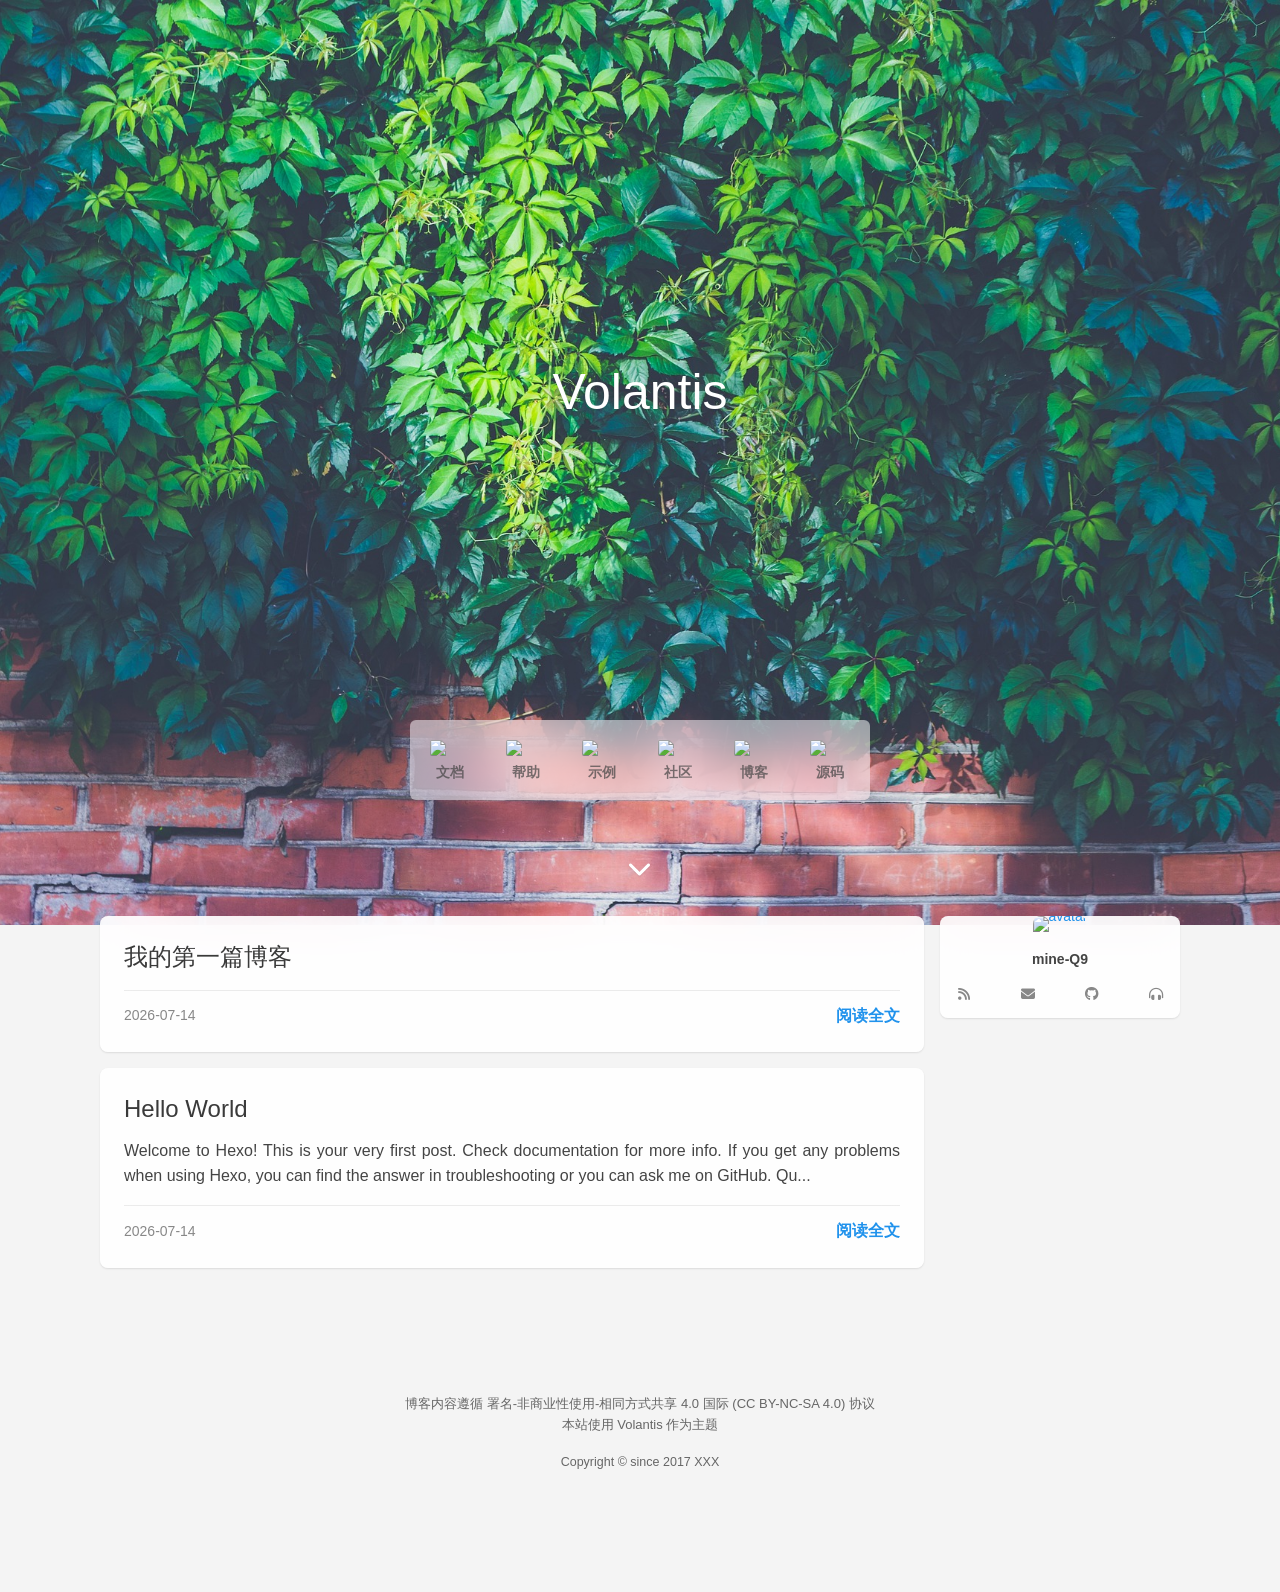
==== commit 782f16ce: "Site updated: 2026-07-14 16:37:31" ====
--- a/index.html
+++ b/index.html
@@ -2342,7 +2342,7 @@
     root: '/',
     debug: "env",
     default: {"avatar":"https://unpkg.com/volantis-static@0.0.1761982841160/media/placeholder/avatar/round/3442075.svg","link":"https://unpkg.com/volantis-static@0.0.1761982841160/media/placeholder/link/8f277b4ee0ecd.svg","cover":"https://unpkg.com/volantis-static@0.0.1761982841160/media/placeholder/cover/76b86c0226ffd.svg","image":"https://unpkg.com/volantis-static@0.0.1761982841160/media/placeholder/image/2659360.svg"},
-    lastupdate: new Date(1784017338112),
+    lastupdate: new Date(1784018250480),
     cdn: {
       izitoast_css: 'https://cdnjs.cloudflare.com/ajax/libs/izitoast/1.4.0/css/iziToast.min.css',
       izitoast_js: 'https://cdnjs.cloudflare.com/ajax/libs/izitoast/1.4.0/js/iziToast.min.js',
@@ -3335,7 +3335,7 @@
 
 
   <script>
-  let imgs = ["/images/2.jpg","/images/3.jpg","/images/4.jpg","/images/blog背景图.jpg","/images/1.jpg"];
+  let imgs = ["/images/3.jpg","/images/blog背景图.jpg","/images/1.jpg","/images/4.jpg","/images/2.jpg"];
   let index = 0;
   let IntervalParallax = null;
 
